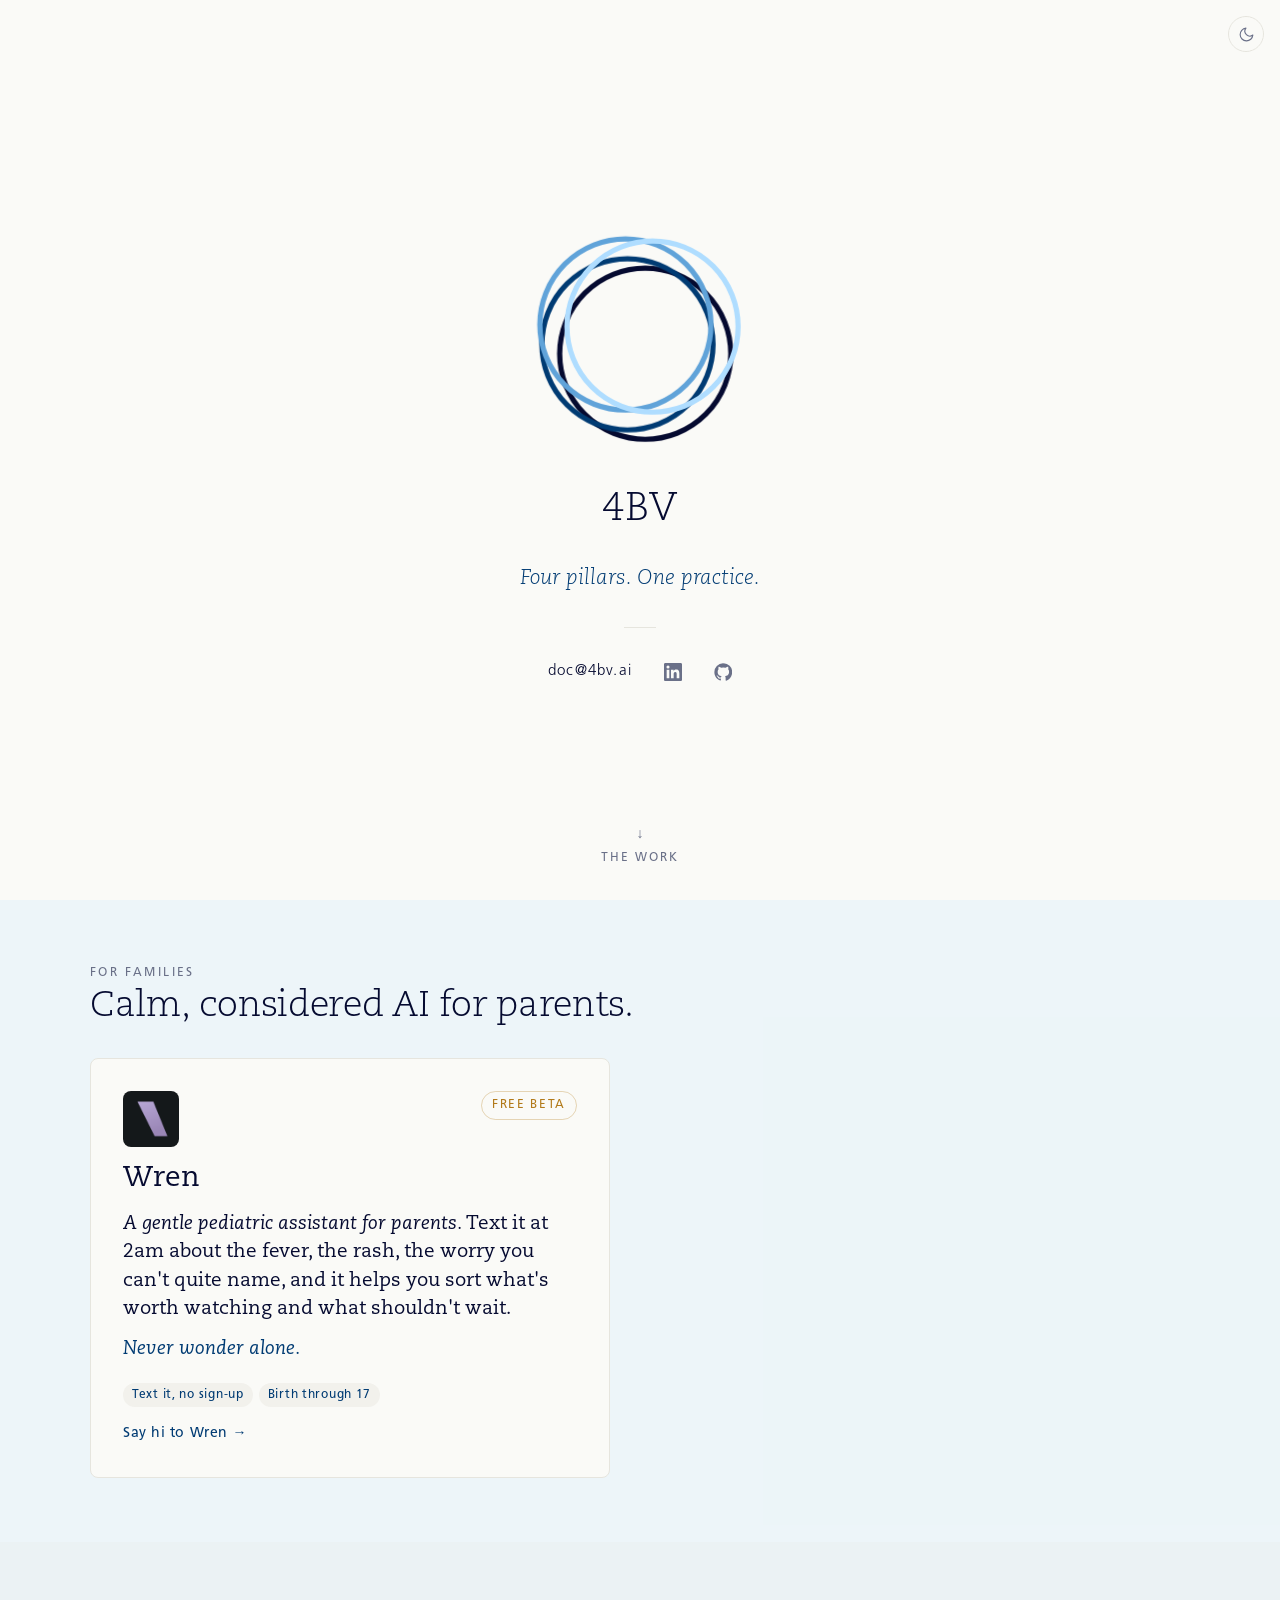
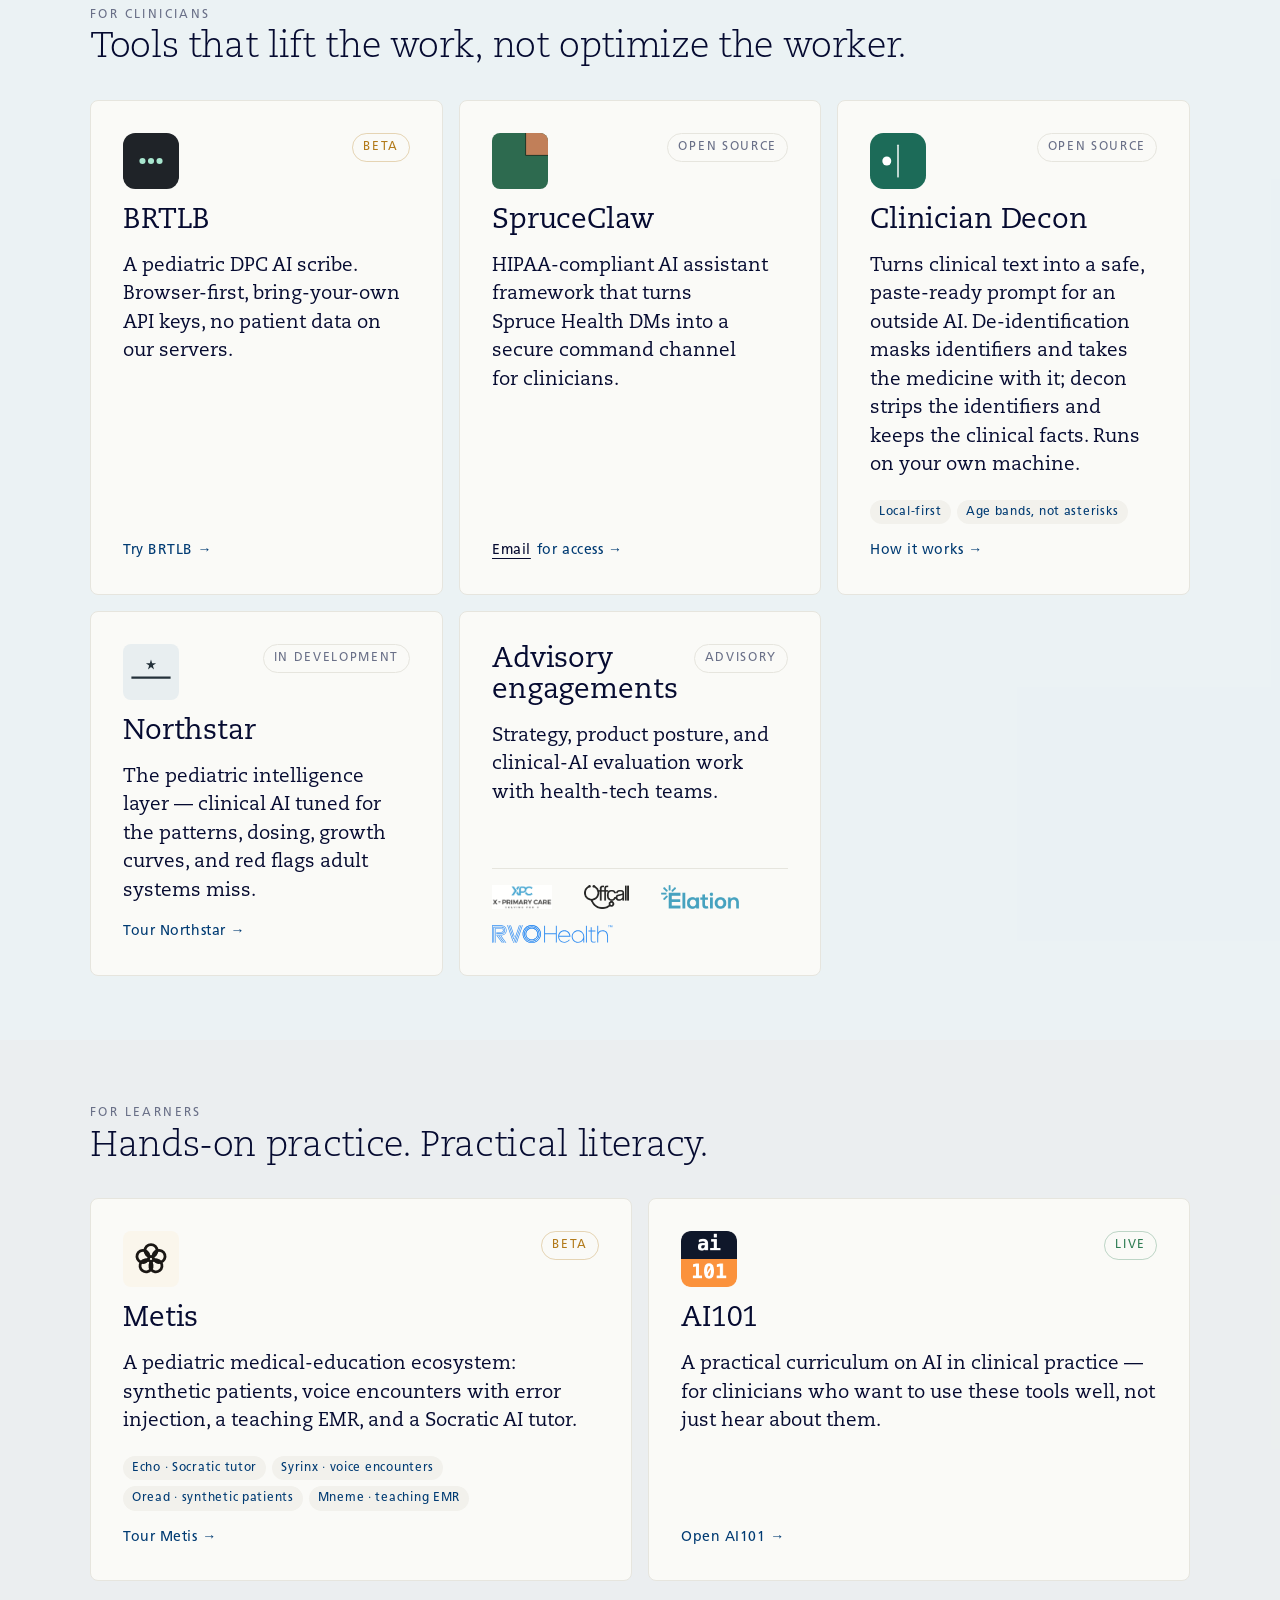
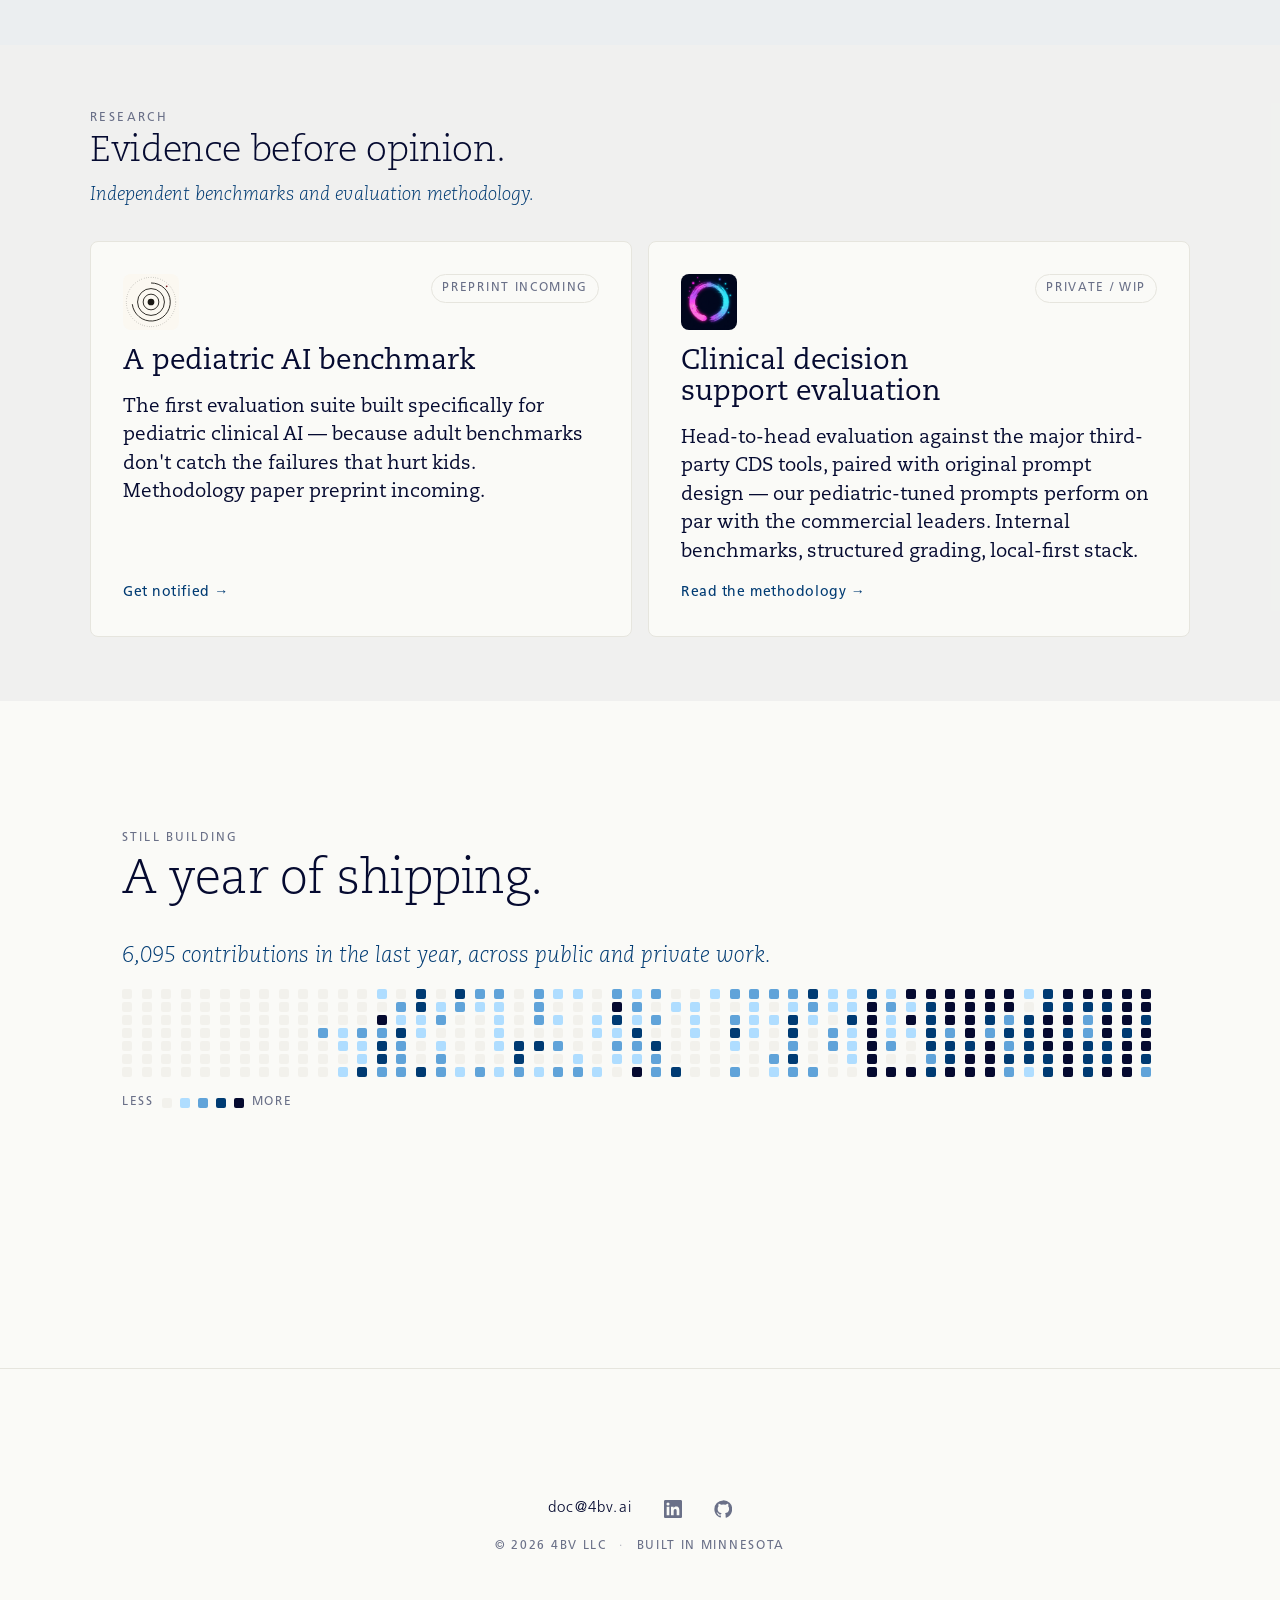
==== index.html @ 254b9744 "FEATURE: Rebuild decon page around semantic preservation; drop prompts page Decon page rewritten and" ====
<!DOCTYPE html>
<html lang="en">
<head>
  <meta charset="UTF-8">
  <meta name="viewport" content="width=device-width, initial-scale=1.0">
  <title>4BV — Four pillars. One practice.</title>
  <meta name="description" content="4BV — physician-owned consulting at the intersection of medicine, technology, and contemplative practice.">

  <!-- Open Graph -->
  <meta property="og:type" content="website">
  <meta property="og:url" content="https://4bv.ai/">
  <meta property="og:title" content="4BV — Four pillars. One practice.">
  <meta property="og:description" content="Physician-owned consulting at the intersection of medicine, technology, and contemplative practice.">
  <meta property="og:image" content="https://4bv.ai/assets/logo.png">
  <meta property="og:image:alt" content="4BV — four interlocking blue circles">

  <!-- Twitter / X -->
  <meta name="twitter:card" content="summary">
  <meta name="twitter:title" content="4BV — Four pillars. One practice.">
  <meta name="twitter:description" content="Physician-owned consulting at the intersection of medicine, technology, and contemplative practice.">
  <meta name="twitter:image" content="https://4bv.ai/assets/logo.png">

  <link rel="icon" type="image/png" href="assets/logo.png">
  <link rel="stylesheet" href="design-system/colors_and_type.css">

  <!-- Stamp the stored choice before first paint. No choice stored means the
       OS preference decides, which the stylesheet already handles. -->
  <script>
    (function () {
      try {
        var t = localStorage.getItem('4bv-theme');
        if (t === 'dark' || t === 'light') {
          document.documentElement.setAttribute('data-theme', t);
        }
      } catch (e) {}
    })();
  </script>

  <style>
    /* ---------- Page shell ---------- */
    body {
      min-height: 100dvh;
      overflow-x: hidden;
    }

    .page {
      display: flex;
      flex-direction: column;
    }

    /* =====================================================================
       HERO — preserves the existing arrival animation
       ===================================================================== */
    .hero {
      min-height: 100dvh;
      display: flex;
      flex-direction: column;
      align-items: center;
      justify-content: center;
      padding: var(--space-lg);
      position: relative;
    }

    .hero__inner {
      display: flex;
      flex-direction: column;
      align-items: center;
      gap: var(--space-lg);
      max-width: 480px;
      width: 100%;
    }

    .logo-svg {
      width: clamp(160px, 40vw, 240px);
      height: auto;
    }

    .ring {
      fill: none;
      stroke-width: 5;
      stroke-linecap: round;
      opacity: 0;
    }
    .ring-1 { stroke: var(--ring-1); animation: ring1-arrive 1.6s var(--ease-out) 0.2s forwards; }
    .ring-2 { stroke: var(--ring-2); animation: ring2-arrive 1.6s var(--ease-out) 0.5s forwards; }
    .ring-3 { stroke: var(--ring-3); animation: ring3-arrive 1.6s var(--ease-out) 0.8s forwards; }
    .ring-4 { stroke: var(--ring-4); animation: ring4-arrive 1.6s var(--ease-out) 1.1s forwards; }

    @keyframes ring1-arrive { from { opacity: 0; transform: translate(14px, -14px); } to { opacity: 1; transform: translate(0, 0); } }
    @keyframes ring2-arrive { from { opacity: 0; transform: translate(-14px, -14px); } to { opacity: 1; transform: translate(0, 0); } }
    @keyframes ring3-arrive { from { opacity: 0; transform: translate(-14px, 14px); } to { opacity: 1; transform: translate(0, 0); } }
    @keyframes ring4-arrive { from { opacity: 0; transform: translate(14px, 14px); } to { opacity: 1; transform: translate(0, 0); } }

    .wordmark {
      font-family: var(--font-display);
      font-weight: 300;
      font-size: clamp(2rem, 5vw, 2.5rem);
      letter-spacing: 0.01em;
      color: var(--text-primary);
      margin: 0;
      opacity: 0;
      transform: translateY(8px);
      animation: text-arrive 1.2s var(--ease-out) 1.8s forwards;
    }

    .tagline {
      font-family: var(--font-display);
      font-style: italic;
      font-weight: 300;
      font-size: clamp(1.1rem, 2.6vw, 1.35rem);
      color: var(--text-secondary);
      margin: 0;
      opacity: 0;
      transform: translateY(8px);
      animation: text-arrive 1.2s var(--ease-out) 2.1s forwards;
    }

    .hero hr.divider {
      width: 32px;
      height: 1px;
      background-color: var(--rule);
      border: 0;
      margin: 0;
      opacity: 0;
      animation: text-arrive 1.2s var(--ease-out) 2.4s forwards;
    }

    .contact {
      display: flex;
      align-items: center;
      gap: var(--space-lg);
      opacity: 0;
      transform: translateY(8px);
      animation: text-arrive 1.2s var(--ease-out) 2.6s forwards;
    }

    .contact .email {
      font-family: var(--font-ui);
      font-weight: 300;
      font-size: 0.95rem;
      letter-spacing: 0.08em;
      color: var(--text-primary);
      text-transform: lowercase;
    }
    .contact .email:hover { color: var(--text-link); }

    .contact a.linkedin {
      color: var(--text-tertiary);
      display: inline-flex;
      align-items: center;
    }
    .contact a.linkedin:hover { color: var(--text-link); }
    .linkedin-icon { width: 18px; height: 18px; fill: currentColor; display: block; }

    @keyframes text-arrive { to { opacity: 1; transform: translateY(0); } }

    /* Scroll cue under the hero */
    .scroll-cue {
      position: absolute;
      bottom: var(--space-lg);
      left: 50%;
      transform: translateX(-50%) translateY(8px);
      opacity: 0;
      font-family: var(--font-ui);
      font-size: var(--fs-xs);
      letter-spacing: 0.16em;
      text-transform: uppercase;
      color: var(--text-tertiary);
      text-decoration: none;
      text-align: center;
      animation: scroll-cue-arrive 1.2s var(--ease-out) 3s forwards;
      transition: color var(--dur-slow) var(--ease-out);
    }
    @keyframes scroll-cue-arrive {
      to { opacity: 1; transform: translateX(-50%) translateY(0); }
    }
    .scroll-cue:hover { color: var(--text-link); }
    .scroll-cue::before {
      content: "↓";
      display: block;
      text-align: center;
      margin-bottom: 4px;
      font-size: 14px;
      letter-spacing: 0;
    }

    @media (prefers-reduced-motion: reduce) {
      .ring, .wordmark, .tagline, .hero hr.divider, .contact, .scroll-cue {
        animation: none;
        opacity: 1;
        transform: none;
      }
      .scroll-cue { transform: translateX(-50%); }
    }

    /* =====================================================================
       SECTION shared
       ===================================================================== */
    .section {
      padding: var(--space-2xl) var(--space-lg);
      max-width: var(--max-page);
      margin: 0 auto;
      width: 100%;
    }
    /* Three separation tiers, so "related section" doesn't read the same as
       "end of page": 2xl before the footer, xl between stacked sections,
       and the section's own lg/md rhythm inside. */
    .section + .section { padding-top: 0; }
    .section:has(+ .section) { padding-bottom: var(--space-xl); }

    .section__eyebrow {
      font-family: var(--font-ui);
      font-size: var(--fs-xs);
      letter-spacing: 0.18em;
      text-transform: uppercase;
      color: var(--text-tertiary);
      margin: 0 0 var(--space-sm);
    }

    .section__h {
      font-family: var(--font-display);
      font-weight: 300;
      font-size: clamp(2rem, 4vw, var(--fs-3xl));
      letter-spacing: -0.01em;
      margin: 0 0 var(--space-lg);
      color: var(--text-primary);
    }

    .section__lede {
      font-family: var(--font-display);
      font-style: italic;
      font-weight: 300;
      font-size: var(--fs-lg);
      color: var(--text-secondary);
      max-width: 56ch;
      margin: 0 0 var(--space-xl);
    }

    /* =====================================================================
       PHILOSOPHY — four pillars as values
       ===================================================================== */
    .philosophy {
      background: var(--paper-2);
    }
    .philosophy-wrap {
      max-width: var(--max-page);
      margin: 0 auto;
      padding: var(--space-2xl) var(--space-lg);
    }

    .pillars {
      display: grid;
      grid-template-columns: 1fr;
      gap: var(--space-xl);
      margin-top: var(--space-lg);
    }
    @media (min-width: 768px) {
      .pillars { grid-template-columns: 1fr 1fr; gap: var(--space-xl) var(--space-2xl); }
    }

    .pillar {
      display: flex;
      align-items: flex-start;
      gap: var(--space-md);
    }

    .pillar__mark {
      flex: 0 0 auto;
      width: 36px;
      height: 36px;
      display: flex;
      align-items: center;
      justify-content: center;
      margin-top: 4px;
    }
    .pillar__mark svg { width: 32px; height: 32px; }

    .pillar__eyebrow {
      font-family: var(--font-display);
      font-style: italic;
      font-weight: 300;
      font-size: var(--fs-md);
      color: var(--text-secondary);
      display: block;
      margin-bottom: 2px;
    }
    .pillar__name {
      font-family: var(--font-display);
      font-weight: 400;
      font-size: var(--fs-xl);
      color: var(--text-primary);
      letter-spacing: -0.005em;
      margin: 0 0 var(--space-sm);
    }
    .pillar__body {
      font-family: var(--font-body);
      font-weight: 400;
      font-size: var(--fs-md);
      line-height: var(--lh-base);
      color: var(--text-primary);
      margin: 0;
      max-width: 48ch;
    }
    .pillar__enemy {
      font-family: var(--font-body);
      font-style: italic;
      font-weight: 400;
      font-size: var(--fs-sm);
      color: var(--text-tertiary);
      margin: var(--space-sm) 0 0;
      max-width: 48ch;
    }

    /* =====================================================================
       WORK — four lanes
       ===================================================================== */
    .work__intro {
      max-width: var(--max-page);
      margin: 0 auto;
      padding: var(--space-2xl) var(--space-lg) var(--space-lg);
    }
    .work__h {
      font-family: var(--font-display);
      font-weight: 300;
      font-size: clamp(2.25rem, 5vw, var(--fs-3xl));
      color: var(--text-primary);
      margin: 0 0 var(--space-md);
    }
    .work__sub {
      font-family: var(--font-display);
      font-style: italic;
      font-weight: 300;
      font-size: var(--fs-lg);
      color: var(--text-secondary);
      max-width: 56ch;
      margin: 0;
    }

    .lane {
      padding: var(--space-xl) var(--space-lg);
    }
    .lane__inner {
      max-width: var(--max-page);
      margin: 0 auto;
    }
    .lane--families   { background: var(--lane-families); }
    .lane--clinicians { background: var(--lane-clinicians); }
    .lane--learners   { background: var(--lane-learners); }
    .lane--research   { background: var(--lane-research); }

    .lane__header {
      display: flex;
      flex-direction: column;
      gap: var(--space-xs);
      margin-bottom: var(--space-lg);
    }
    .lane__eyebrow {
      font-family: var(--font-ui);
      font-size: var(--fs-xs);
      letter-spacing: 0.2em;
      text-transform: uppercase;
      color: var(--text-tertiary);
    }
    .lane__h {
      font-family: var(--font-display);
      font-weight: 300;
      font-size: clamp(1.75rem, 3vw, var(--fs-2xl));
      color: var(--text-primary);
      margin: 0;
      letter-spacing: -0.01em;
    }
    .lane__lede {
      font-family: var(--font-display);
      font-style: italic;
      font-weight: 300;
      font-size: var(--fs-md);
      color: var(--text-secondary);
      max-width: 56ch;
      margin: var(--space-xs) 0 0;
    }

    /* ---------- Card grid ---------- */
    .cards {
      display: grid;
      grid-template-columns: 1fr;
      gap: var(--space-md);
    }
    @media (min-width: 640px) {
      .cards { grid-template-columns: repeat(2, 1fr); }
    }
    @media (min-width: 1024px) {
      .cards--3 { grid-template-columns: repeat(3, 1fr); }
    }
    .cards--1 {
      grid-template-columns: 1fr;
      max-width: 520px;
    }

    /* ---------- Card ---------- */
    .pcard {
      background: var(--paper);
      border: var(--border-hairline);
      border-radius: var(--radius-md);
      padding: var(--space-lg);
      display: flex;
      flex-direction: column;
      gap: var(--space-md);
      text-decoration: none;
      color: inherit;
      transition: border-color var(--dur-base) var(--ease-out),
                  transform var(--dur-base) var(--ease-out),
                  box-shadow var(--dur-base) var(--ease-out);
    }
    .pcard:not(.pcard--static):hover {
      border-color: var(--text-tertiary);
      transform: translateY(-2px);
      box-shadow: var(--shadow-atmosphere);
    }
    .pcard--static { cursor: default; }

    .pcard__head {
      display: flex;
      justify-content: space-between;
      align-items: flex-start;
      gap: var(--space-md);
    }
    .pcard__mark {
      width: 56px;
      height: 56px;
      color: var(--text-secondary);
      flex: 0 0 auto;
      border-radius: var(--radius-md);
      overflow: hidden;
    }
    .pcard__mark svg { width: 100%; height: 100%; display: block; }
    .pcard__mark img { width: 100%; height: 100%; object-fit: cover; display: block; }

    .pcard__status {
      font-family: var(--font-ui);
      font-size: var(--fs-xs);
      letter-spacing: 0.14em;
      text-transform: uppercase;
      color: var(--text-tertiary);
      padding: 4px 10px;
      border: 1px solid var(--rule);
      border-radius: var(--radius-pill);
      white-space: nowrap;
      align-self: flex-start;
    }
    .pcard__status--live    { color: var(--success); border-color: var(--status-live-border); }
    .pcard__status--beta    { color: var(--warning); border-color: var(--status-beta-border); }
    .pcard__status--paper   { color: var(--text-primary); border-color: var(--status-paper-border); background: var(--paper-2); }

    .pcard__name {
      font-family: var(--font-display);
      font-weight: 400;
      font-size: var(--fs-xl);
      color: var(--text-primary);
      margin: 0;
      letter-spacing: -0.005em;
    }
    .pcard__lede {
      font-family: var(--font-body);
      font-size: var(--fs-md);
      line-height: 1.5;
      color: var(--text-primary);
      margin: 0;
      flex: 1;
    }
    .pcard__tagline {
      font-family: var(--font-display);
      font-style: italic;
      font-size: var(--fs-md);
      color: var(--text-secondary);
      margin: -4px 0 0;
      line-height: 1.4;
      max-width: none;
    }
    .pcard__chips {
      display: flex;
      flex-wrap: wrap;
      gap: 6px;
      margin-top: 4px;
    }
    .pcard__chip {
      font-family: var(--font-ui);
      font-size: var(--fs-xs);
      letter-spacing: 0.06em;
      color: var(--text-secondary);
      padding: 3px 9px;
      background: var(--paper-2);
      border-radius: var(--radius-pill);
    }
    .pcard__cta {
      font-family: var(--font-ui);
      font-size: var(--fs-sm);
      letter-spacing: 0.04em;
      color: var(--text-link);
      display: inline-flex;
      align-items: center;
      gap: 6px;
      margin-top: auto;
      transition: gap var(--dur-base) var(--ease-out);
    }
    .pcard:not(.pcard--static):hover .pcard__cta { gap: 10px; color: var(--text-primary); }
    .pcard__cta--muted { color: var(--text-tertiary); }

    /* Inline links inside a CTA span (e.g. SpruceClaw "Email" word) */
    .pcard__cta a {
      color: var(--text-primary);
      font-weight: 500;
      text-decoration: underline;
      text-underline-offset: 4px;
      text-decoration-thickness: 1px;
      transition: color var(--dur-base) var(--ease-out);
    }
    .pcard__cta a:hover { color: var(--text-link); }

    /* Advisory card — client logos */
    .pcard--advisory .pcard__head { align-items: center; }
    .pcard__clients {
      display: flex;
      gap: var(--space-md) var(--space-lg);
      align-items: center;
      flex-wrap: wrap;
      padding-top: var(--space-md);
      margin-top: auto;
      border-top: var(--border-hairline);
    }
    .client__logo {
      height: 24px;
      width: auto;
      display: block;
      opacity: 0.85;
      filter: saturate(0.9);
      transition: opacity var(--dur-base) var(--ease-out);
      /* Transparent in light. On dark these become a paper tile, since the
         partner marks are all drawn for white grounds. */
      background: var(--logo-plate);
      padding: var(--logo-plate-pad);
      border-radius: var(--logo-plate-radius);
      box-sizing: content-box;
    }
    .pcard--advisory:hover .client__logo { opacity: 1; }
    /* XPC: image includes tagline below the mark, so background-image crop to top portion */
    .client__logo--xpc {
      width: 60px;
      height: 24px;
      background-image: url('assets/projects/xpc_logo.jpg');
      background-size: 100% auto;
      background-position: center top;
      background-repeat: no-repeat;
    }
    /* RVO is much wider than the others; constrain so it doesn't dominate */
    .client__logo--rvo { height: 18px; }

    /* =====================================================================
       THEME TOGGLE
       ===================================================================== */
    .theme-toggle {
      position: fixed;
      top: var(--space-md);
      right: var(--space-md);
      z-index: 10;
      display: inline-flex;
      align-items: center;
      justify-content: center;
      width: 36px;
      height: 36px;
      padding: 0;
      border: 1px solid var(--rule);
      border-radius: var(--radius-pill);
      background: var(--paper);
      color: var(--text-tertiary);
      cursor: pointer;
      transition: color var(--dur-base) var(--ease-out),
                  border-color var(--dur-base) var(--ease-out);
    }
    .theme-toggle:hover { color: var(--text-primary); border-color: var(--text-tertiary); }
    .theme-toggle svg { width: 17px; height: 17px; fill: none; stroke: currentColor; stroke-width: 1.6; }
    /* Sun shows in dark (click for light); moon shows in light. */
    .theme-toggle .icon-sun { display: none; }
    :root[data-theme="dark"] .theme-toggle .icon-sun { display: block; }
    :root[data-theme="dark"] .theme-toggle .icon-moon { display: none; }
    @media (prefers-color-scheme: dark) {
      :root:not([data-theme="light"]) .theme-toggle .icon-sun { display: block; }
      :root:not([data-theme="light"]) .theme-toggle .icon-moon { display: none; }
    }

    /* =====================================================================
       SHIPPING — contribution grid
       ===================================================================== */
    /* The lede is a caption for the grid, not a section intro — pull it in
       so the two read as one unit. */
    #shipping .section__lede { margin-bottom: var(--space-md); }

    .shipping__grid {
      display: grid;
      grid-auto-flow: column;
      grid-template-rows: repeat(7, 10px);
      gap: 3px;
      overflow-x: auto;
      padding-bottom: var(--space-sm);
      margin-top: 0;
    }
    .shipping__day {
      width: 10px;
      height: 10px;
      border-radius: 2px;
      background: var(--paper-2);
    }
    .shipping__day[data-level="1"] { background: var(--sky); }
    .shipping__day[data-level="2"] { background: var(--blue); }
    .shipping__day[data-level="3"] { background: var(--slate); }
    .shipping__day[data-level="4"] { background: var(--ink); }
    :root[data-theme="dark"] .shipping__day[data-level="4"] { background: var(--ring-1); }
    :root[data-theme="dark"] .shipping__day[data-level="3"] { background: var(--ring-2); }
    @media (prefers-color-scheme: dark) {
      :root:not([data-theme="light"]) .shipping__day[data-level="4"] { background: var(--ring-1); }
      :root:not([data-theme="light"]) .shipping__day[data-level="3"] { background: var(--ring-2); }
    }
    .shipping__legend {
      display: flex;
      align-items: center;
      gap: var(--space-sm);
      font-family: var(--font-ui);
      font-size: var(--fs-xs);
      letter-spacing: 0.14em;
      text-transform: uppercase;
      color: var(--text-tertiary);
      margin-top: var(--space-sm);
    }

    /* =====================================================================
       FOOTER
       ===================================================================== */
    .footer {
      padding: var(--space-2xl) var(--space-lg) var(--space-xl);
      text-align: center;
      border-top: var(--border-hairline);
      margin-top: var(--space-2xl);
    }
    .footer__contact {
      display: flex;
      align-items: center;
      justify-content: center;
      gap: var(--space-lg);
      margin-bottom: var(--space-md);
    }
    .footer__contact .email {
      font-family: var(--font-ui);
      font-weight: 300;
      font-size: 0.95rem;
      letter-spacing: 0.08em;
      color: var(--text-primary);
      text-transform: lowercase;
    }
    .footer__meta {
      font-family: var(--font-ui);
      font-size: var(--fs-xs);
      letter-spacing: 0.14em;
      text-transform: uppercase;
      color: var(--text-tertiary);
      max-width: none;
      margin: 0 auto;
    }
    .footer__meta .dot { margin: 0 var(--space-sm); opacity: 0.5; }
  </style>
</head>
<body>

<button class="theme-toggle" type="button" aria-label="Switch between light and dark" title="Switch theme">
  <svg class="icon-moon" viewBox="0 0 24 24" aria-hidden="true">
    <path d="M21 12.8A9 9 0 1 1 11.2 3a7 7 0 0 0 9.8 9.8z" stroke-linecap="round" stroke-linejoin="round"/>
  </svg>
  <svg class="icon-sun" viewBox="0 0 24 24" aria-hidden="true">
    <circle cx="12" cy="12" r="4"/>
    <path d="M12 2v2M12 20v2M4.9 4.9l1.4 1.4M17.7 17.7l1.4 1.4M2 12h2M20 12h2M4.9 19.1l1.4-1.4M17.7 6.3l1.4-1.4" stroke-linecap="round"/>
  </svg>
</button>

<div class="page">

  <!-- ============================================================
       HERO
       ============================================================ -->
  <header class="hero">
    <div class="hero__inner">

      <svg class="logo-svg" viewBox="5 0 230 230" xmlns="http://www.w3.org/2000/svg" role="img" aria-label="4BV — four interlocking circles">
        <circle class="ring ring-4" cx="125" cy="132" r="82" />
        <circle class="ring ring-3" cx="108" cy="123" r="82" />
        <circle class="ring ring-2" cx="106" cy="104" r="82" />
        <circle class="ring ring-1" cx="132" cy="106" r="82" />
      </svg>

      <h1 class="wordmark">4BV</h1>
      <p class="tagline">Four pillars. One practice.</p>
      <hr class="divider" aria-hidden="true">

      <nav class="contact" aria-label="Contact">
        <a href="mailto:doc@4bv.ai" class="email">doc@4bv.ai</a>
        <a href="https://www.linkedin.com/in/michaelhobbsmd/" class="linkedin" aria-label="LinkedIn" target="_blank" rel="noopener noreferrer">
          <svg class="linkedin-icon" viewBox="0 0 24 24" xmlns="http://www.w3.org/2000/svg" aria-hidden="true">
            <path d="M20.447 20.452h-3.554v-5.569c0-1.328-.027-3.037-1.852-3.037-1.853 0-2.136 1.445-2.136 2.939v5.667H9.351V9h3.414v1.561h.046c.477-.9 1.637-1.85 3.37-1.85 3.601 0 4.267 2.37 4.267 5.455v6.286zM5.337 7.433a2.062 2.062 0 01-2.063-2.065 2.064 2.064 0 112.063 2.065zm1.782 13.019H3.555V9h3.564v11.452zM22.225 0H1.771C.792 0 0 .774 0 1.729v20.542C0 23.227.792 24 1.771 24h20.451C23.2 24 24 23.227 24 22.271V1.729C24 .774 23.2 0 22.222 0h.003z"/>
          </svg>
        </a>
        <a href="https://github.com/dochobbs" class="linkedin" aria-label="GitHub" target="_blank" rel="noopener noreferrer">
          <svg class="linkedin-icon" viewBox="0 0 24 24" xmlns="http://www.w3.org/2000/svg" aria-hidden="true">
            <path d="M12 .5A11.5 11.5 0 0 0 .5 12.3c0 5.2 3.3 9.6 7.9 11.1.6.1.8-.3.8-.6v-2c-3.2.7-3.9-1.6-3.9-1.6-.5-1.3-1.3-1.7-1.3-1.7-1-.7.1-.7.1-.7 1.2.1 1.8 1.2 1.8 1.2 1 1.8 2.8 1.3 3.5 1 .1-.8.4-1.3.8-1.6-2.6-.3-5.3-1.3-5.3-5.9 0-1.3.5-2.4 1.2-3.2-.1-.3-.5-1.5.1-3.2 0 0 1-.3 3.3 1.2a11.4 11.4 0 0 1 6 0c2.3-1.6 3.3-1.2 3.3-1.2.7 1.7.2 2.9.1 3.2.8.8 1.2 1.9 1.2 3.2 0 4.6-2.8 5.6-5.4 5.9.4.4.8 1.1.8 2.3v3.4c0 .3.2.7.8.6 4.6-1.5 7.9-5.9 7.9-11.1A11.5 11.5 0 0 0 12 .5Z"/>
          </svg>
        </a>
      </nav>
    </div>

    <a href="#work" class="scroll-cue">the work</a>
  </header>

  <!-- ============================================================
       WORK — four lanes
       ============================================================ -->
  <section id="work">

    <!-- ============ LANE 1 — FAMILIES ============ -->
    <section class="lane lane--families" aria-labelledby="lane-families">
      <div class="lane__inner">
        <header class="lane__header">
          <span class="lane__eyebrow">For families</span>
          <h3 id="lane-families" class="lane__h">Calm, considered AI for parents.</h3>
        </header>

        <div class="cards cards--1">
          <a href="https://wren.kids" class="pcard" target="_blank" rel="noopener noreferrer">
            <div class="pcard__head">
              <div class="pcard__mark" aria-hidden="true">
                <img src="assets/projects/wren_mark.png" alt="">
              </div>
              <span class="pcard__status pcard__status--beta">Free beta</span>
            </div>
            <h4 class="pcard__name">Wren</h4>
            <p class="pcard__lede"><em>A gentle pediatric assistant for parents.</em> Text it at 2am about the fever, the rash, the worry you can't quite name, and it helps you sort what's worth watching and what shouldn't wait.</p>
            <p class="pcard__tagline">Never wonder alone.</p>
            <div class="pcard__chips">
              <span class="pcard__chip">Text it, no sign-up</span>
              <span class="pcard__chip">Birth through 17</span>
            </div>
            <span class="pcard__cta">Say hi to Wren →</span>
          </a>
        </div>
      </div>
    </section>

    <!-- ============ LANE 2 — CLINICIANS ============ -->
    <section class="lane lane--clinicians" aria-labelledby="lane-clinicians">
      <div class="lane__inner">
        <header class="lane__header">
          <span class="lane__eyebrow">For clinicians</span>
          <h3 id="lane-clinicians" class="lane__h">Tools that lift the work, not optimize the worker.</h3>
        </header>

        <div class="cards cards--3">

          <a href="https://brtlb.vercel.app" class="pcard" target="_blank" rel="noopener noreferrer">
            <div class="pcard__head">
              <div class="pcard__mark" aria-hidden="true">
                <img src="assets/projects/brtlb_mark.svg" alt="">
              </div>
              <span class="pcard__status pcard__status--beta">Beta</span>
            </div>
            <h4 class="pcard__name">BRTLB</h4>
            <p class="pcard__lede">A pediatric DPC AI scribe. Browser-first, bring-your-own API keys, no patient data on our servers.</p>
            <span class="pcard__cta">Try BRTLB →</span>
          </a>

          <div class="pcard pcard--static">
            <div class="pcard__head">
              <div class="pcard__mark" aria-hidden="true">
                <svg viewBox="0 0 100 100" preserveAspectRatio="xMidYMid slice">
                  <rect width="100" height="100" fill="#2D6A4F"/>
                  <rect x="60" y="0" width="40" height="40" fill="#C17F59"/>
                  <line x1="60" y1="0" x2="60" y2="40" stroke="#0F2B1F" stroke-width="1.5"/>
                  <line x1="60" y1="40" x2="100" y2="40" stroke="#0F2B1F" stroke-width="1.5"/>
                </svg>
              </div>
              <span class="pcard__status">Open source</span>
            </div>
            <h4 class="pcard__name">SpruceClaw</h4>
            <p class="pcard__lede">HIPAA-compliant AI assistant framework that turns Spruce Health DMs into a secure command channel for clinicians.</p>
            <span class="pcard__cta"><a href="mailto:michael@hobbs.md">Email</a> for access →</span>
          </div>

          <a href="decon/" class="pcard">
            <div class="pcard__head">
              <div class="pcard__mark" aria-hidden="true">
                <img src="assets/projects/decon_mark.svg" alt="">
              </div>
              <span class="pcard__status">Open source</span>
            </div>
            <h4 class="pcard__name">Clinician Decon</h4>
            <p class="pcard__lede">Turns clinical text into a safe, paste-ready prompt for an outside AI. De-identification masks identifiers and takes the medicine with it; decon strips the identifiers and keeps the clinical facts. Runs on your own machine.</p>
            <div class="pcard__chips">
              <span class="pcard__chip">Local-first</span>
              <span class="pcard__chip">Age bands, not asterisks</span>
            </div>
            <span class="pcard__cta">How it works →</span>
          </a>

          <a href="https://dochobbs.github.io/northstar-site/" class="pcard" target="_blank" rel="noopener noreferrer">
            <div class="pcard__head">
              <div class="pcard__mark" style="background: #E8EEF0;" aria-hidden="true">
                <svg viewBox="0 0 120 60" preserveAspectRatio="xMidYMid meet">
                  <path fill="#24313A" d="M60 3 L62.5 11 L71 11.5 L64 16 L66.5 24.5 L60 19.5 L53.5 24.5 L56 16 L49 11.5 L57.5 11 Z"/>
                  <line x1="18" y1="42" x2="102" y2="42" stroke="#24313A" stroke-width="5" stroke-linecap="butt"/>
                </svg>
              </div>
              <span class="pcard__status">In development</span>
            </div>
            <h4 class="pcard__name">Northstar</h4>
            <p class="pcard__lede">The pediatric intelligence layer — clinical AI tuned for the patterns, dosing, growth curves, and red flags adult systems miss.</p>
            <span class="pcard__cta">Tour Northstar →</span>
          </a>

          <div class="pcard pcard--static pcard--advisory">
            <div class="pcard__head">
              <h4 class="pcard__name" style="margin: 0;">Advisory engagements</h4>
              <span class="pcard__status">Advisory</span>
            </div>
            <p class="pcard__lede">Strategy, product posture, and clinical-AI evaluation work with health-tech teams.</p>

            <div class="pcard__clients" aria-label="Advisory partners">
              <span class="client__logo client__logo--xpc" role="img" aria-label="XPC"></span>
              <img class="client__logo" src="assets/projects/offcall_logo.png" alt="Offcall">
              <img class="client__logo" src="assets/projects/elation_logo.png" alt="Elation">
              <img class="client__logo client__logo--rvo" src="assets/projects/rvo_logo.svg" alt="RVO Health">
            </div>
          </div>

        </div>
      </div>
    </section>

    <!-- ============ LANE 3 — LEARNERS ============ -->
    <section class="lane lane--learners" aria-labelledby="lane-learners">
      <div class="lane__inner">
        <header class="lane__header">
          <span class="lane__eyebrow">For learners</span>
          <h3 id="lane-learners" class="lane__h">Hands-on practice. Practical literacy.</h3>
        </header>

        <div class="cards">

          <a href="https://github.com/dochobbs/metis" class="pcard" target="_blank" rel="noopener noreferrer">
            <div class="pcard__head">
              <div class="pcard__mark" style="background: #faf6ec;" aria-hidden="true">
                <svg viewBox="-30 -30 60 60" preserveAspectRatio="xMidYMid meet">
                  <g fill="none" stroke="#1a1714" stroke-width="3" stroke-linecap="round" stroke-linejoin="round">
                    <g transform="rotate(0)"><circle cx="0" cy="-9" r="6.5"/></g>
                    <g transform="rotate(72)"><circle cx="0" cy="-9" r="6.5"/></g>
                    <g transform="rotate(144)"><circle cx="0" cy="-9" r="6.5"/></g>
                    <g transform="rotate(216)"><circle cx="0" cy="-9" r="6.5"/></g>
                    <g transform="rotate(288)"><circle cx="0" cy="-9" r="6.5"/></g>
                  </g>
                </svg>
              </div>
              <span class="pcard__status pcard__status--beta">Beta</span>
            </div>
            <h4 class="pcard__name">Metis</h4>
            <p class="pcard__lede">A pediatric medical-education ecosystem: synthetic patients, voice encounters with error injection, a teaching EMR, and a Socratic AI tutor.</p>
            <div class="pcard__chips">
              <span class="pcard__chip">Echo · Socratic tutor</span>
              <span class="pcard__chip">Syrinx · voice encounters</span>
              <span class="pcard__chip">Oread · synthetic patients</span>
              <span class="pcard__chip">Mneme · teaching EMR</span>
            </div>
            <span class="pcard__cta">Tour Metis →</span>
          </a>

          <a href="https://ai101.health" class="pcard" target="_blank" rel="noopener noreferrer">
            <div class="pcard__head">
              <div class="pcard__mark" aria-hidden="true">
                <img src="assets/projects/ai101_mark.png" alt="">
              </div>
              <span class="pcard__status pcard__status--live">Live</span>
            </div>
            <h4 class="pcard__name">AI101</h4>
            <p class="pcard__lede">A practical curriculum on AI in clinical practice — for clinicians who want to use these tools well, not just hear about them.</p>
            <span class="pcard__cta">Open AI101 →</span>
          </a>

        </div>
      </div>
    </section>

    <!-- ============ LANE 4 — RESEARCH ============ -->
    <section class="lane lane--research" aria-labelledby="lane-research">
      <div class="lane__inner">
        <header class="lane__header">
          <span class="lane__eyebrow">Research</span>
          <h3 id="lane-research" class="lane__h">Evidence before opinion.</h3>
          <p class="lane__lede">Independent benchmarks and evaluation methodology.</p>
        </header>

        <div class="cards">

          <div class="pcard pcard--static">
            <div class="pcard__head">
              <div class="pcard__mark" style="background: #fbf8f1; color: #1a1814;" aria-hidden="true">
                <svg viewBox="0 0 100 100" preserveAspectRatio="xMidYMid meet">
                  <g fill="none" stroke="currentColor" stroke-width="1.6">
                    <circle cx="50" cy="50" r="6" fill="currentColor" stroke="none"/>
                    <circle cx="50" cy="50" r="14"/>
                    <circle cx="50" cy="50" r="24"/>
                    <path d="M 50 16 A 34 34 0 1 1 16.6 53.9"/>
                    <circle cx="50" cy="50" r="44" stroke-dasharray="0.6 3.6" opacity="0.65"/>
                  </g>
                  <circle cx="78" cy="22" r="1.6" fill="#7a1f24"/>
                </svg>
              </div>
              <span class="pcard__status">Preprint incoming</span>
            </div>
            <h4 class="pcard__name">A pediatric AI benchmark</h4>
            <p class="pcard__lede">The first evaluation suite built specifically for pediatric clinical AI — because adult benchmarks don't catch the failures that hurt kids. Methodology paper preprint incoming.</p>
            <a href="mailto:michael@hobbs.md" class="pcard__cta">Get notified →</a>
          </div>

          <a href="https://dochobbs.github.io/cds-eval-lab/" class="pcard" target="_blank" rel="noopener noreferrer">
            <div class="pcard__head">
              <div class="pcard__mark" aria-hidden="true">
                <img src="assets/projects/cds_eval_mark.png" alt="">
              </div>
              <span class="pcard__status">Private / WIP</span>
            </div>
            <h4 class="pcard__name">Clinical decision support evaluation</h4>
            <p class="pcard__lede">Head-to-head evaluation against the major third-party CDS tools, paired with original prompt design — our pediatric-tuned prompts perform on par with the commercial leaders. Internal benchmarks, structured grading, local-first stack.</p>
            <span class="pcard__cta">Read the methodology →</span>
          </a>

        </div>
      </div>
    </section>

  </section>

  <!-- ============================================================
       SHIPPING — contribution grid, refreshed nightly by Actions
       ============================================================ -->
  <section class="section" id="shipping" aria-labelledby="shipping-h">
    <p class="section__eyebrow">Still building</p>
    <h2 id="shipping-h" class="section__h">A year of shipping.</h2>
    <p class="section__lede" id="shipping-summary">Public and private commits across every project on this page.</p>
    <div class="shipping__grid" id="shipping-grid" role="img" aria-label="Daily contribution activity over the past year"></div>
    <div class="shipping__legend">
      <span>Less</span>
      <span class="shipping__day" data-level="0"></span>
      <span class="shipping__day" data-level="1"></span>
      <span class="shipping__day" data-level="2"></span>
      <span class="shipping__day" data-level="3"></span>
      <span class="shipping__day" data-level="4"></span>
      <span>More</span>
    </div>
  </section>

  <!-- ============================================================
       FOOTER
       ============================================================ -->
  <footer class="footer">
    <div class="footer__contact">
      <a href="mailto:doc@4bv.ai" class="email">doc@4bv.ai</a>
      <a href="https://www.linkedin.com/in/michaelhobbsmd/" class="linkedin" aria-label="LinkedIn" target="_blank" rel="noopener noreferrer">
        <svg class="linkedin-icon" viewBox="0 0 24 24" xmlns="http://www.w3.org/2000/svg" aria-hidden="true" style="width:18px;height:18px;fill:var(--text-tertiary)">
          <path d="M20.447 20.452h-3.554v-5.569c0-1.328-.027-3.037-1.852-3.037-1.853 0-2.136 1.445-2.136 2.939v5.667H9.351V9h3.414v1.561h.046c.477-.9 1.637-1.85 3.37-1.85 3.601 0 4.267 2.37 4.267 5.455v6.286zM5.337 7.433a2.062 2.062 0 01-2.063-2.065 2.064 2.064 0 112.063 2.065zm1.782 13.019H3.555V9h3.564v11.452zM22.225 0H1.771C.792 0 0 .774 0 1.729v20.542C0 23.227.792 24 1.771 24h20.451C23.2 24 24 23.227 24 22.271V1.729C24 .774 23.2 0 22.222 0h.003z"/>
        </svg>
      </a>
      <a href="https://github.com/dochobbs" class="linkedin" aria-label="GitHub" target="_blank" rel="noopener noreferrer">
        <svg class="linkedin-icon" viewBox="0 0 24 24" xmlns="http://www.w3.org/2000/svg" aria-hidden="true" style="width:18px;height:18px;fill:var(--text-tertiary)">
          <path d="M12 .5A11.5 11.5 0 0 0 .5 12.3c0 5.2 3.3 9.6 7.9 11.1.6.1.8-.3.8-.6v-2c-3.2.7-3.9-1.6-3.9-1.6-.5-1.3-1.3-1.7-1.3-1.7-1-.7.1-.7.1-.7 1.2.1 1.8 1.2 1.8 1.2 1 1.8 2.8 1.3 3.5 1 .1-.8.4-1.3.8-1.6-2.6-.3-5.3-1.3-5.3-5.9 0-1.3.5-2.4 1.2-3.2-.1-.3-.5-1.5.1-3.2 0 0 1-.3 3.3 1.2a11.4 11.4 0 0 1 6 0c2.3-1.6 3.3-1.2 3.3-1.2.7 1.7.2 2.9.1 3.2.8.8 1.2 1.9 1.2 3.2 0 4.6-2.8 5.6-5.4 5.9.4.4.8 1.1.8 2.3v3.4c0 .3.2.7.8.6 4.6-1.5 7.9-5.9 7.9-11.1A11.5 11.5 0 0 0 12 .5Z"/>
        </svg>
      </a>
    </div>
    <p class="footer__meta">© 2026 4BV LLC <span class="dot">·</span> Built in Minnesota</p>
  </footer>

</div>

<script>
  /* ---------- Theme toggle ----------
     Explicit choice wins and persists. Clearing it would fall back to the OS,
     but there's no UI for that yet — the toggle is a straight two-way flip. */
  (function () {
    var root = document.documentElement;
    var btn = document.querySelector('.theme-toggle');
    if (!btn) return;
    btn.addEventListener('click', function () {
      var explicit = root.getAttribute('data-theme');
      var current = explicit || (window.matchMedia('(prefers-color-scheme: dark)').matches ? 'dark' : 'light');
      var next = current === 'dark' ? 'light' : 'dark';
      root.setAttribute('data-theme', next);
      try { localStorage.setItem('4bv-theme', next); } catch (e) {}
    });
  })();

  /* ---------- Contribution grid ----------
     assets/contributions.json is regenerated nightly by .github/workflows.
     If the fetch fails the section simply stays empty rather than showing
     a stale or invented year. */
  (function () {
    var grid = document.getElementById('shipping-grid');
    var summary = document.getElementById('shipping-summary');
    if (!grid) return;

    fetch('assets/contributions.json', { cache: 'no-cache' })
      .then(function (r) { return r.ok ? r.json() : Promise.reject(r.status); })
      .then(function (data) {
        var days = data.days || [];
        if (!days.length) throw new Error('empty');

        var counts = days.map(function (d) { return d.count; }).filter(function (c) { return c > 0; });
        counts.sort(function (a, b) { return a - b; });
        var q = function (p) { return counts.length ? counts[Math.floor((counts.length - 1) * p)] : 0; };
        var cuts = [q(0.25), q(0.5), q(0.75)];

        var frag = document.createDocumentFragment();
        days.forEach(function (d) {
          var cell = document.createElement('span');
          cell.className = 'shipping__day';
          var level = 0;
          if (d.count > 0) level = d.count <= cuts[0] ? 1 : d.count <= cuts[1] ? 2 : d.count <= cuts[2] ? 3 : 4;
          cell.setAttribute('data-level', String(level));
          cell.title = d.count + (d.count === 1 ? ' contribution' : ' contributions') + ' on ' + d.date;
          frag.appendChild(cell);
        });
        grid.appendChild(frag);

        if (summary && typeof data.total === 'number') {
          summary.textContent = data.total.toLocaleString() +
            ' contributions in the last year, across public and private work.';
        }
      })
      .catch(function () {
        var section = document.getElementById('shipping');
        if (section) section.hidden = true;
      });
  })();
</script>

</body>
</html>
---- design-system/colors_and_type.css ----
/* =========================================================================
   4BV Consulting — Foundation tokens
   Drop into any HTML artifact:  <link rel="stylesheet" href="colors_and_type.css">

   Type system: PMN Caecilia LT Std (Peter Matthias Noordzij, 1990) for prose
   — body, italic, display headings, the entire written voice. Paired with
   Frutiger LT Std (Adrian Frutiger, 1976) for the UI register — datelines,
   badges, button labels, identifiers. Humanist slab + humanist sans:
   ledger-precise reading face against hospital-signage wayfinding.
   ========================================================================= */

/* ---------- @font-face : PMN Caecilia LT Std ----------
   Caecilia has no designed optical sizes — hierarchy carries on weight:
   Light (300) for hero/display, Roman (400) for body, Bold (700) for
   subheads and strong emphasis, Heavy (900) reserved. */

@font-face {
  font-family: "Caecilia LT Std";
  src: url("fonts/CaeciliaLTStd-Light.otf") format("opentype");
  font-weight: 300; font-style: normal; font-display: swap;
}
@font-face {
  font-family: "Caecilia LT Std";
  src: url("fonts/CaeciliaLTStd-LightItalic.otf") format("opentype");
  font-weight: 300; font-style: italic; font-display: swap;
}
@font-face {
  font-family: "Caecilia LT Std";
  src: url("fonts/CaeciliaLTStd-Roman.otf") format("opentype");
  font-weight: 400; font-style: normal; font-display: swap;
}
@font-face {
  font-family: "Caecilia LT Std";
  src: url("fonts/CaeciliaLTStd-Italic.otf") format("opentype");
  font-weight: 400; font-style: italic; font-display: swap;
}
@font-face {
  font-family: "Caecilia LT Std";
  src: url("fonts/CaeciliaLTStd-Bold.otf") format("opentype");
  font-weight: 700; font-style: normal; font-display: swap;
}
@font-face {
  font-family: "Caecilia LT Std";
  src: url("fonts/CaeciliaLTStd-BoldItalic.otf") format("opentype");
  font-weight: 700; font-style: italic; font-display: swap;
}
@font-face {
  font-family: "Caecilia LT Std";
  src: url("fonts/CaeciliaLTStd-Heavy.otf") format("opentype");
  font-weight: 900; font-style: normal; font-display: swap;
}
@font-face {
  font-family: "Caecilia LT Std";
  src: url("fonts/CaeciliaLTStd-HeavyItalic.otf") format("opentype");
  font-weight: 900; font-style: italic; font-display: swap;
}

/* ---------- @font-face : Frutiger LT Std ---------- */

@font-face {
  font-family: "Frutiger LT Std";
  src: url("fonts/FrutigerLTStd-Light.otf") format("opentype");
  font-weight: 300; font-style: normal; font-display: swap;
}
@font-face {
  font-family: "Frutiger LT Std";
  src: url("fonts/FrutigerLTStd-LightItalic.otf") format("opentype");
  font-weight: 300; font-style: italic; font-display: swap;
}
@font-face {
  font-family: "Frutiger LT Std";
  src: url("fonts/FrutigerLTStd-Roman.otf") format("opentype");
  font-weight: 400; font-style: normal; font-display: swap;
}
@font-face {
  font-family: "Frutiger LT Std";
  src: url("fonts/FrutigerLTStd-Italic.otf") format("opentype");
  font-weight: 400; font-style: italic; font-display: swap;
}
/* Bold 65 not shipped — weight 600 falls through to Helvetica Neue/Arial. */
@font-face {
  font-family: "Frutiger LT Std Cn";
  src: url("fonts/FrutigerLTStd-Cn.otf") format("opentype");
  font-weight: 400; font-style: normal; font-display: swap;
}


:root {
  /* ---------- Brand palette (LP Digital Style Guide, Aug 2023) ----------
     Authoritative LP brand blues, ordered deepest → lightest, matching
     the four interlocking rings of the wordmark. Overrides the kit's
     PNG-sampled approximations. */
  --ink:        #050A30;   /* Dark Navy, Pantone 275 C — deepest ring */
  --slate:      #003B73;   /* Navy, Pantone 654 C — second ring */
  --blue:       #60A3D9;   /* Light Blue, Pantone 284 C — third ring */
  --sky:        #AFDDFF;   /* Pale Blue, Pantone 291 C — fourth ring */

  /* ---------- Surfaces ---------- */
  --paper:      #FAFAF7;
  --paper-2:    #F2F1EC;
  --paper-3:    #E6E5DE;
  --rule:       #E6E5DE;

  /* ---------- Semantic foreground ---------- */
  --text-primary:    var(--ink);
  --text-secondary:  var(--slate);
  --text-tertiary:   #6A7088;
  --text-on-dark:    var(--paper);
  --text-link:       var(--slate);    /* Navy carries links — Light Blue fails AA on paper */

  /* ---------- Semantic background ---------- */
  --surface:         var(--paper);
  --surface-sunken:  var(--paper-2);
  --surface-inverse: var(--ink);

  /* ---------- States ---------- */
  --success: #2F7D54;
  --warning: #B27A1A;
  --error:   #B23A3A;

  /* ---------- Spacing scale of 8 ---------- */
  --space-xs:  4px;
  --space-sm:  8px;
  --space-md:  16px;
  --space-lg:  32px;
  --space-xl:  64px;
  --space-2xl: 128px;

  /* ---------- Radii ---------- */
  --radius-sm:  4px;
  --radius-md:  8px;
  --radius-lg:  16px;
  --radius-pill: 999px;

  /* ---------- Hairlines & shadow ---------- */
  --border-hairline: 1px solid var(--rule);
  --border-active:   1px solid var(--slate);
  --shadow-atmosphere: 0 1px 2px rgba(16, 16, 48, 0.04), 0 8px 24px rgba(16, 16, 48, 0.06);

  /* ---------- Motion ---------- */
  --ease-out: cubic-bezier(0.16, 1, 0.3, 1);
  --dur-fast: 200ms;
  --dur-base: 300ms;
  --dur-slow: 400ms;
  --dur-entrance: 1400ms;

  /* ---------- Type ----------
     PMN Caecilia carries every register of prose — body, italic, display.
     One family, four weights (Light 300 / Roman 400 / Bold 700 / Heavy 900);
     hierarchy is built on weight, not optical-size cuts. Frutiger LT Std is
     the UI register only: datelines, badges, button labels, identifiers. */
  --font-display:  "Caecilia LT Std", "Iowan Old Style", Georgia, serif;
  --font-subhead:  "Caecilia LT Std", "Iowan Old Style", Georgia, serif;
  --font-body:     "Caecilia LT Std", "Iowan Old Style", Georgia, serif;
  --font-caption:  "Caecilia LT Std", "Iowan Old Style", Georgia, serif;
  --font-ui:       "Frutiger LT Std", "Helvetica Neue", Arial, sans-serif;
  --font-mono:     "Frutiger LT Std Cn", "Frutiger LT Std", ui-monospace, monospace;

  --fs-xs:   12px;
  --fs-sm:   14px;
  --fs-md:   19px;   /* body baseline */
  --fs-lg:   22px;
  --fs-xl:   28px;
  --fs-2xl:  36px;
  --fs-3xl:  48px;
  --fs-4xl:  72px;

  --lh-tight: 1.1;
  --lh-base:  1.55;
  --lh-loose: 1.7;

  /* ---------- Layout ---------- */
  --max-prose: 64ch;
  --max-page:  1100px;

  /* ---------- Ring ladder ----------
     The wordmark's four rings. In light these are the brand blues running
     pale → deep. Held as their own tokens so dark can re-ladder them without
     touching the Pantone constants above. */
  --ring-1: var(--sky);
  --ring-2: var(--blue);
  --ring-3: var(--slate);
  --ring-4: var(--ink);

  /* ---------- Lane washes ---------- */
  --lane-families:   rgba(175, 221, 255, 0.18);
  --lane-clinicians: rgba(96, 163, 217, 0.10);
  --lane-learners:   rgba(0, 59, 115, 0.06);
  --lane-research:   rgba(5, 10, 48, 0.04);

  /* ---------- Status pill borders ---------- */
  --status-live-border:  rgba(47, 125, 84, 0.30);
  --status-beta-border:  rgba(178, 122, 26, 0.30);
  --status-paper-border: rgba(5, 10, 48, 0.18);

  /* ---------- Partner logo plate ----------
     Client logos are drawn for white grounds. Light mode needs nothing;
     dark mode sets these to float them on a paper tile. */
  --logo-plate:        transparent;
  --logo-plate-pad:    0;
  --logo-plate-radius: 0;

  color-scheme: light;
}

/* =========================================================================
   DARK
   The four brand blues are Pantone constants and are never redefined here.
   Only semantics flip. --slate scores 1.66:1 on this ground, which is why
   text can't simply reuse the brand tokens.

   Written twice on purpose: once for OS-dark when the reader hasn't chosen,
   once for an explicit choice. CSS can't alias a selector across @media.
   ========================================================================= */

@media (prefers-color-scheme: dark) {
  :root:not([data-theme="light"]) {
    --paper:      #0D1222;
    --paper-2:    #141A2E;
    --paper-3:    #1D2440;
    --rule:       #262E4A;

    --text-primary:   #E8EAF2;
    --text-secondary: #AFC4DD;
    --text-tertiary:  #8A93AD;
    --text-on-dark:   #E8EAF2;
    --text-link:      #8FC4EE;

    --surface:         var(--paper);
    --surface-sunken:  var(--paper-2);
    --surface-inverse: var(--paper-3);

    --success: #5FBF8C;
    --warning: #E0AB57;
    --error:   #E07B7B;

    --shadow-atmosphere: 0 1px 2px rgba(0, 0, 0, 0.40), 0 8px 24px rgba(0, 0, 0, 0.35);

    --ring-1: #EAF5FF;
    --ring-2: #AFDDFF;
    --ring-3: #60A3D9;
    --ring-4: #3E70AE;

    --lane-families:   rgba(175, 221, 255, 0.080);
    --lane-clinicians: rgba(96, 163, 217, 0.065);
    --lane-learners:   rgba(96, 163, 217, 0.040);
    --lane-research:   rgba(255, 255, 255, 0.020);

    --status-live-border:  rgba(95, 191, 140, 0.35);
    --status-beta-border:  rgba(224, 171, 87, 0.35);
    --status-paper-border: rgba(232, 234, 242, 0.22);

    --logo-plate:        #FAFAF7;
    --logo-plate-pad:    5px 9px;
    --logo-plate-radius: 3px;

    color-scheme: dark;
  }
}

:root[data-theme="dark"] {
  --paper:      #0D1222;
  --paper-2:    #141A2E;
  --paper-3:    #1D2440;
  --rule:       #262E4A;

  --text-primary:   #E8EAF2;
  --text-secondary: #AFC4DD;
  --text-tertiary:  #8A93AD;
  --text-on-dark:   #E8EAF2;
  --text-link:      #8FC4EE;

  --surface:         var(--paper);
  --surface-sunken:  var(--paper-2);
  --surface-inverse: var(--paper-3);

  --success: #5FBF8C;
  --warning: #E0AB57;
  --error:   #E07B7B;

  --shadow-atmosphere: 0 1px 2px rgba(0, 0, 0, 0.40), 0 8px 24px rgba(0, 0, 0, 0.35);

  --ring-1: #EAF5FF;
  --ring-2: #AFDDFF;
  --ring-3: #60A3D9;
  --ring-4: #3E70AE;

  --lane-families:   rgba(175, 221, 255, 0.080);
  --lane-clinicians: rgba(96, 163, 217, 0.065);
  --lane-learners:   rgba(96, 163, 217, 0.040);
  --lane-research:   rgba(255, 255, 255, 0.020);

  --status-live-border:  rgba(95, 191, 140, 0.35);
  --status-beta-border:  rgba(224, 171, 87, 0.35);
  --status-paper-border: rgba(232, 234, 242, 0.22);

  --logo-plate:        #FAFAF7;
  --logo-plate-pad:    5px 9px;
  --logo-plate-radius: 3px;

  color-scheme: dark;
}

/* =========================================================================
   Element baselines
   ========================================================================= */

* { box-sizing: border-box; }

html { -webkit-font-smoothing: antialiased; text-rendering: optimizeLegibility; }

body {
  margin: 0;
  background: var(--surface);
  color: var(--text-primary);
  font-family: var(--font-body);
  font-size: var(--fs-md);
  line-height: var(--lh-base);
}

h1, h2, h3, h4, h5, h6 {
  line-height: var(--lh-tight);
  color: var(--text-primary);
  margin: 0 0 var(--space-md);
  letter-spacing: 0;
  text-wrap: balance;
}

/* h1/h2 use Caecilia Light at display sizes — the slab held confidently quiet */
h1 {
  font-family: var(--font-display);
  font-weight: 300;
  font-size: var(--fs-4xl);
  letter-spacing: -0.015em;
  line-height: 1.05;
}
h2 {
  font-family: var(--font-display);
  font-weight: 300;
  font-size: var(--fs-3xl);
  letter-spacing: -0.01em;
  line-height: 1.08;
}
/* h3/h4 step up to Roman/Bold for mid-size hierarchy */
h3 {
  font-family: var(--font-subhead);
  font-weight: 400;
  font-size: var(--fs-2xl);
}
h4 {
  font-family: var(--font-subhead);
  font-weight: 700;
  font-size: var(--fs-xl);
}
/* h5/h6 drop to Frutiger — UI register, not display */
h5 {
  font-family: var(--font-ui);
  font-weight: 400;
  font-size: var(--fs-md);
  letter-spacing: 0.01em;
}
h6 {
  font-family: var(--font-ui);
  font-weight: 400;
  font-size: var(--fs-sm);
  letter-spacing: 0.16em;
  text-transform: uppercase;
  color: var(--text-tertiary);
}

p {
  margin: 0 0 var(--space-md);
  max-width: var(--max-prose);
  text-wrap: pretty;
}

em, i { font-style: italic; }
strong, b { font-weight: 700; }   /* Caecilia Bold — no 500 cut */

a {
  color: var(--text-link);
  text-decoration: none;
  transition: color var(--dur-slow) var(--ease-out);
}
a:hover { color: var(--ink); }
a.inline { text-decoration: underline; text-underline-offset: 4px; text-decoration-thickness: 0.5px; }

code, kbd, samp, .mono {
  font-family: var(--font-mono);
  font-size: 0.88em;
  letter-spacing: 0.04em;
}

hr {
  border: 0;
  height: 1px;
  background: var(--rule);
  width: 32px;
  margin: var(--space-lg) auto;
}

::selection { background: var(--sky); color: var(--ink); }

:focus-visible {
  outline: 2px solid var(--blue);
  outline-offset: 4px;
  border-radius: 2px;
}

/* =========================================================================
   Buttons — Frutiger, the wayfinding register
   ========================================================================= */

.btn {
  display: inline-flex;
  align-items: center;
  gap: var(--space-sm);
  font-family: var(--font-ui);
  font-weight: 400;
  font-size: 15px;
  line-height: 1;
  letter-spacing: 0.02em;
  padding: 13px 22px;
  border-radius: var(--radius-sm);
  border: 1px solid transparent;
  cursor: pointer;
  transition: background-color var(--dur-base) var(--ease-out),
              color var(--dur-base) var(--ease-out),
              border-color var(--dur-base) var(--ease-out),
              transform 120ms var(--ease-out);
  background: transparent;
  color: var(--text-primary);
}
.btn:active { transform: scale(0.99); }

.btn--primary {
  background: var(--ink);
  color: var(--paper);
}
.btn--primary:hover { background: var(--slate); }

.btn--ghost {
  background: transparent;
  color: var(--text-primary);
  border-color: var(--rule);
}
.btn--ghost:hover { background: var(--paper-2); }

.btn--text {
  padding-left: 0;
  padding-right: 0;
  background: transparent;
  color: var(--text-link);
}
.btn--text:hover { color: var(--ink); }

/* =========================================================================
   Cards
   ========================================================================= */

.card {
  background: var(--paper-2);
  border: var(--border-hairline);
  border-radius: var(--radius-md);
  padding: var(--space-lg);
}

/* =========================================================================
   Reduced motion floor
   ========================================================================= */

@media (prefers-reduced-motion: reduce) {
  *, *::before, *::after {
    animation-duration: 0.01ms !important;
    animation-iteration-count: 1 !important;
    transition-duration: 0.01ms !important;
  }
}
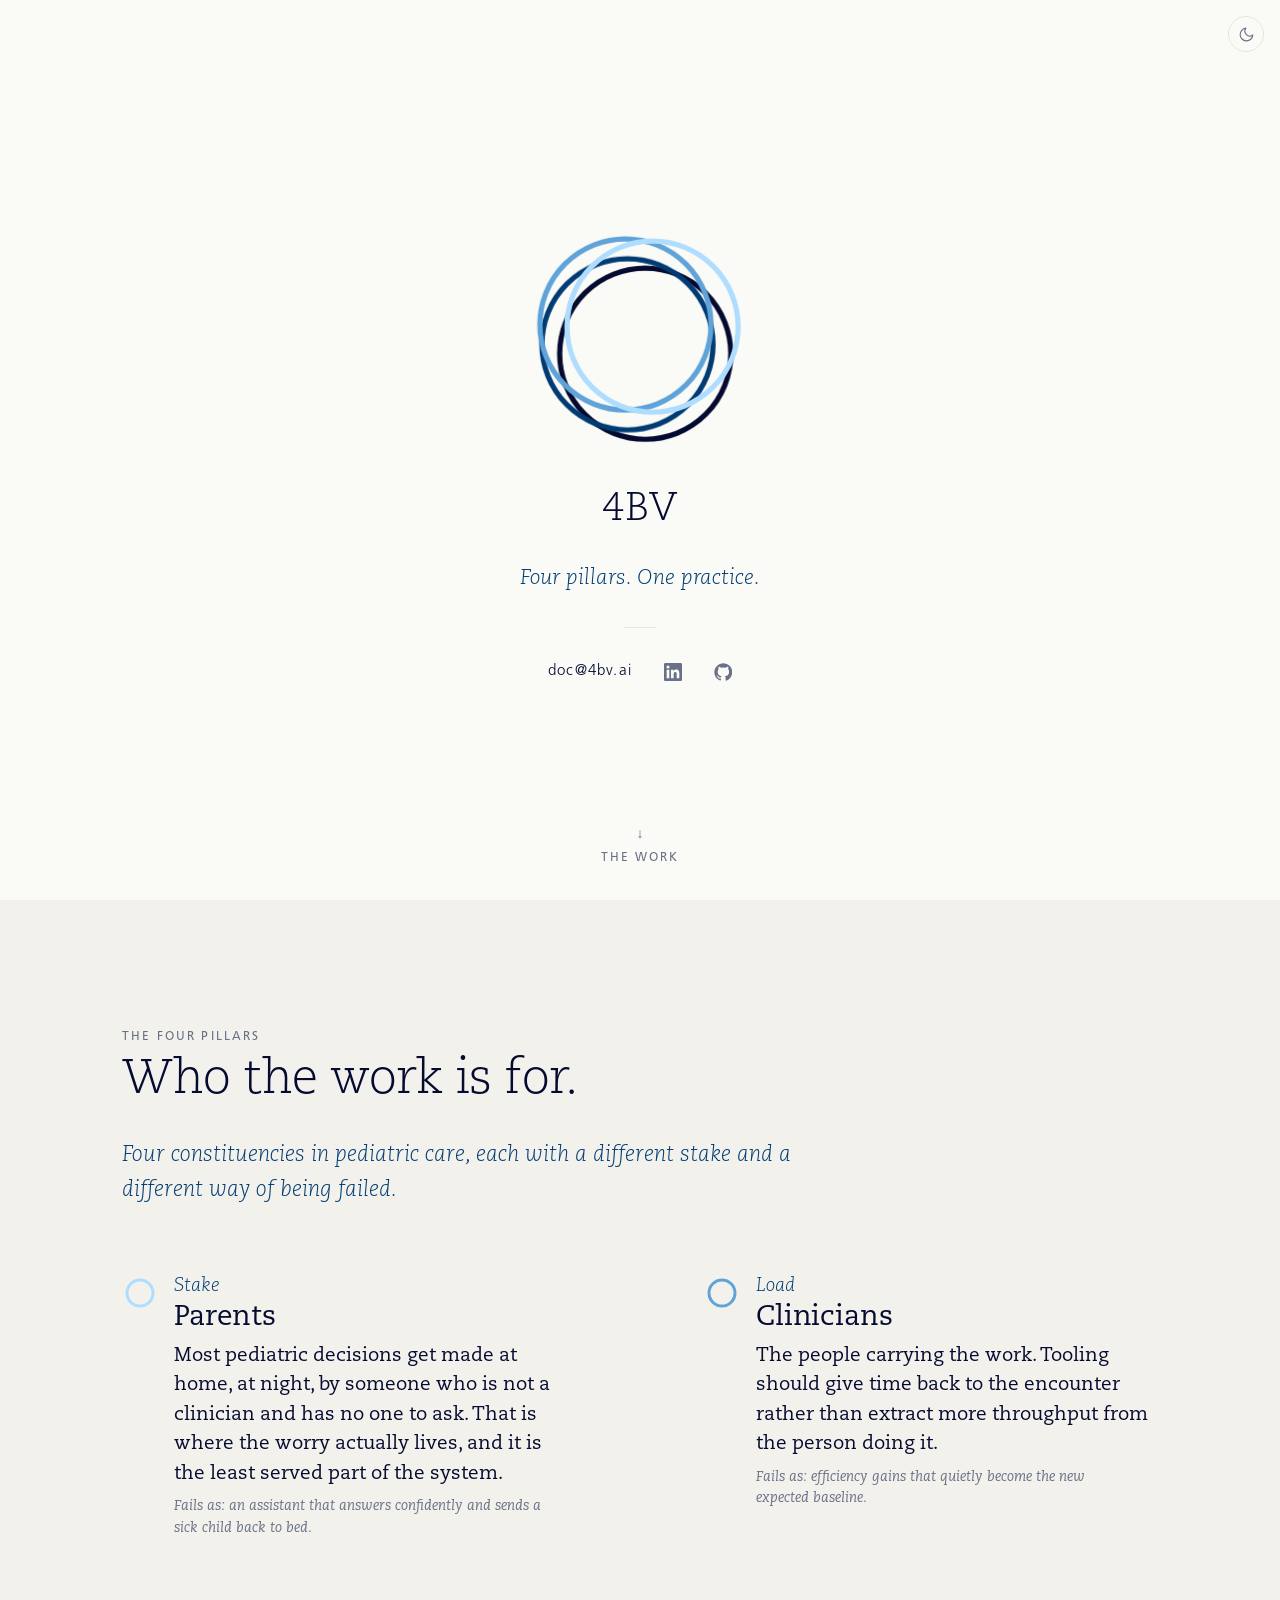
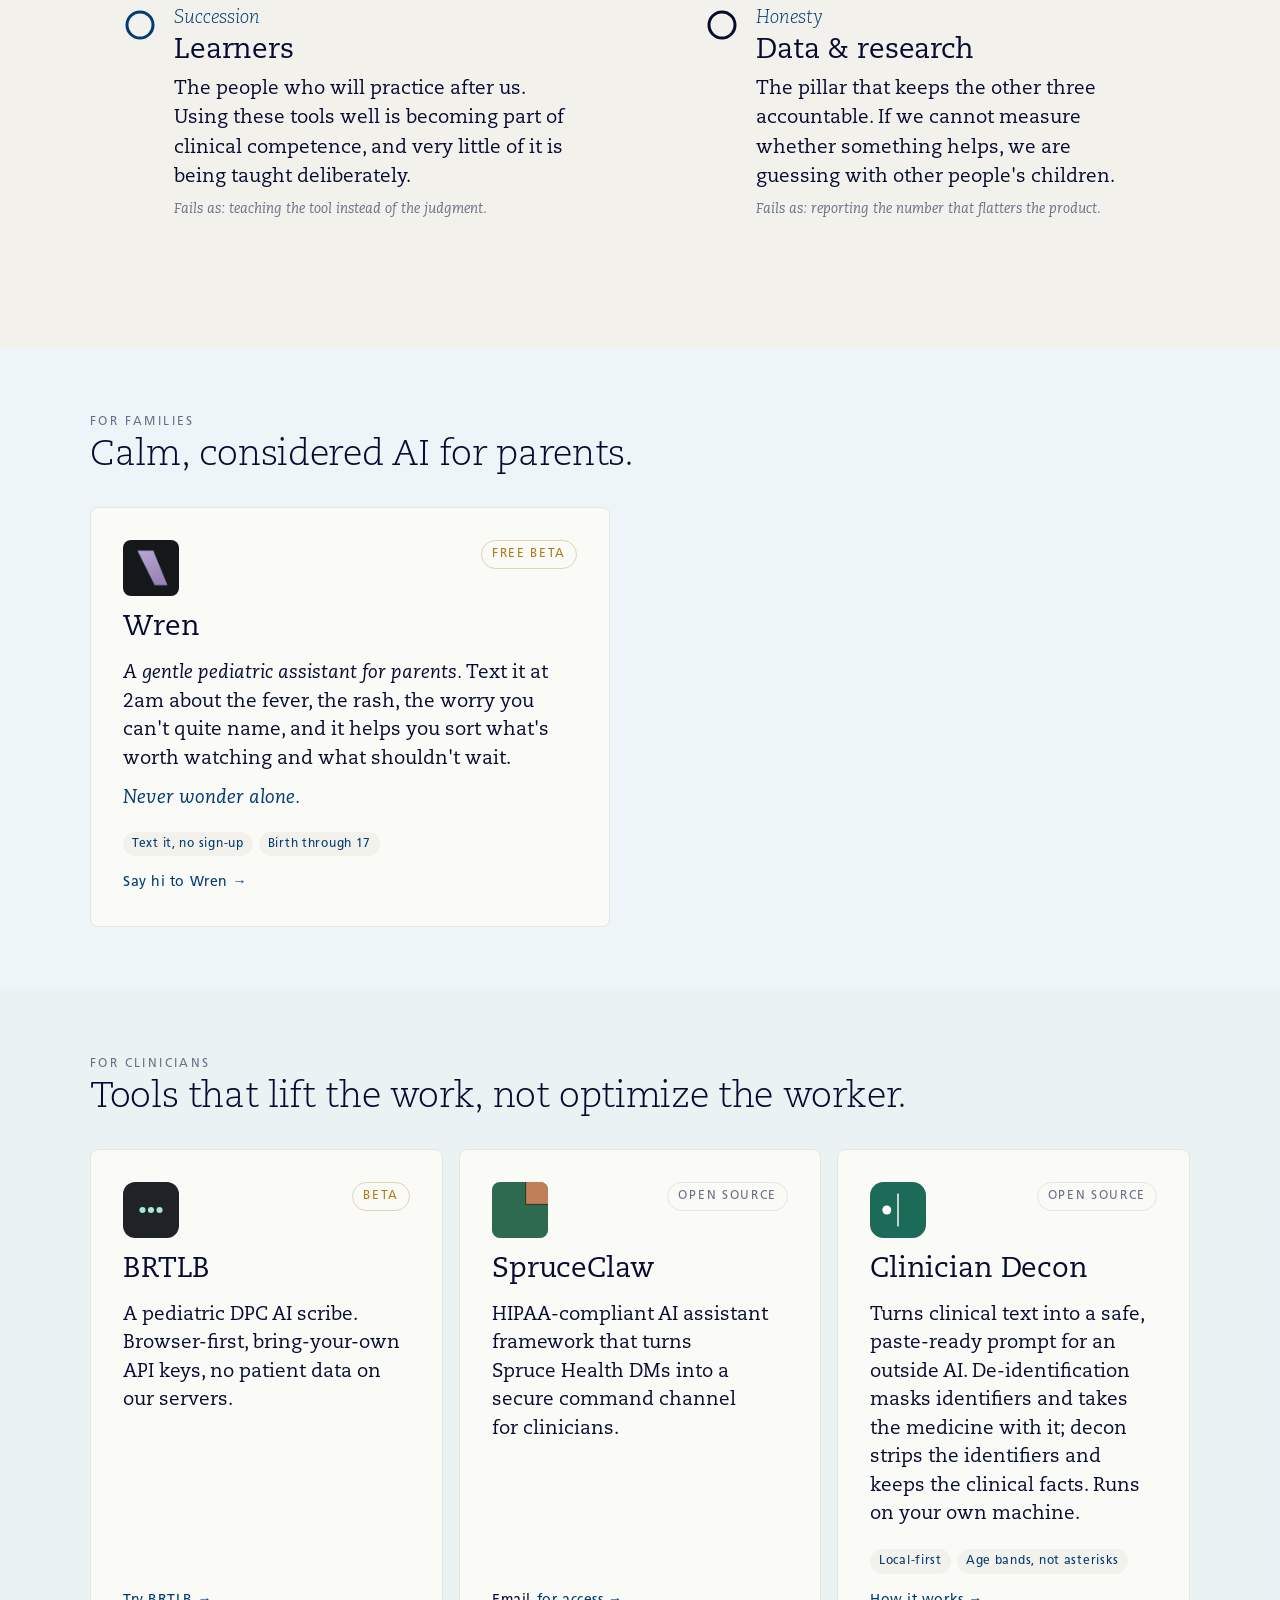
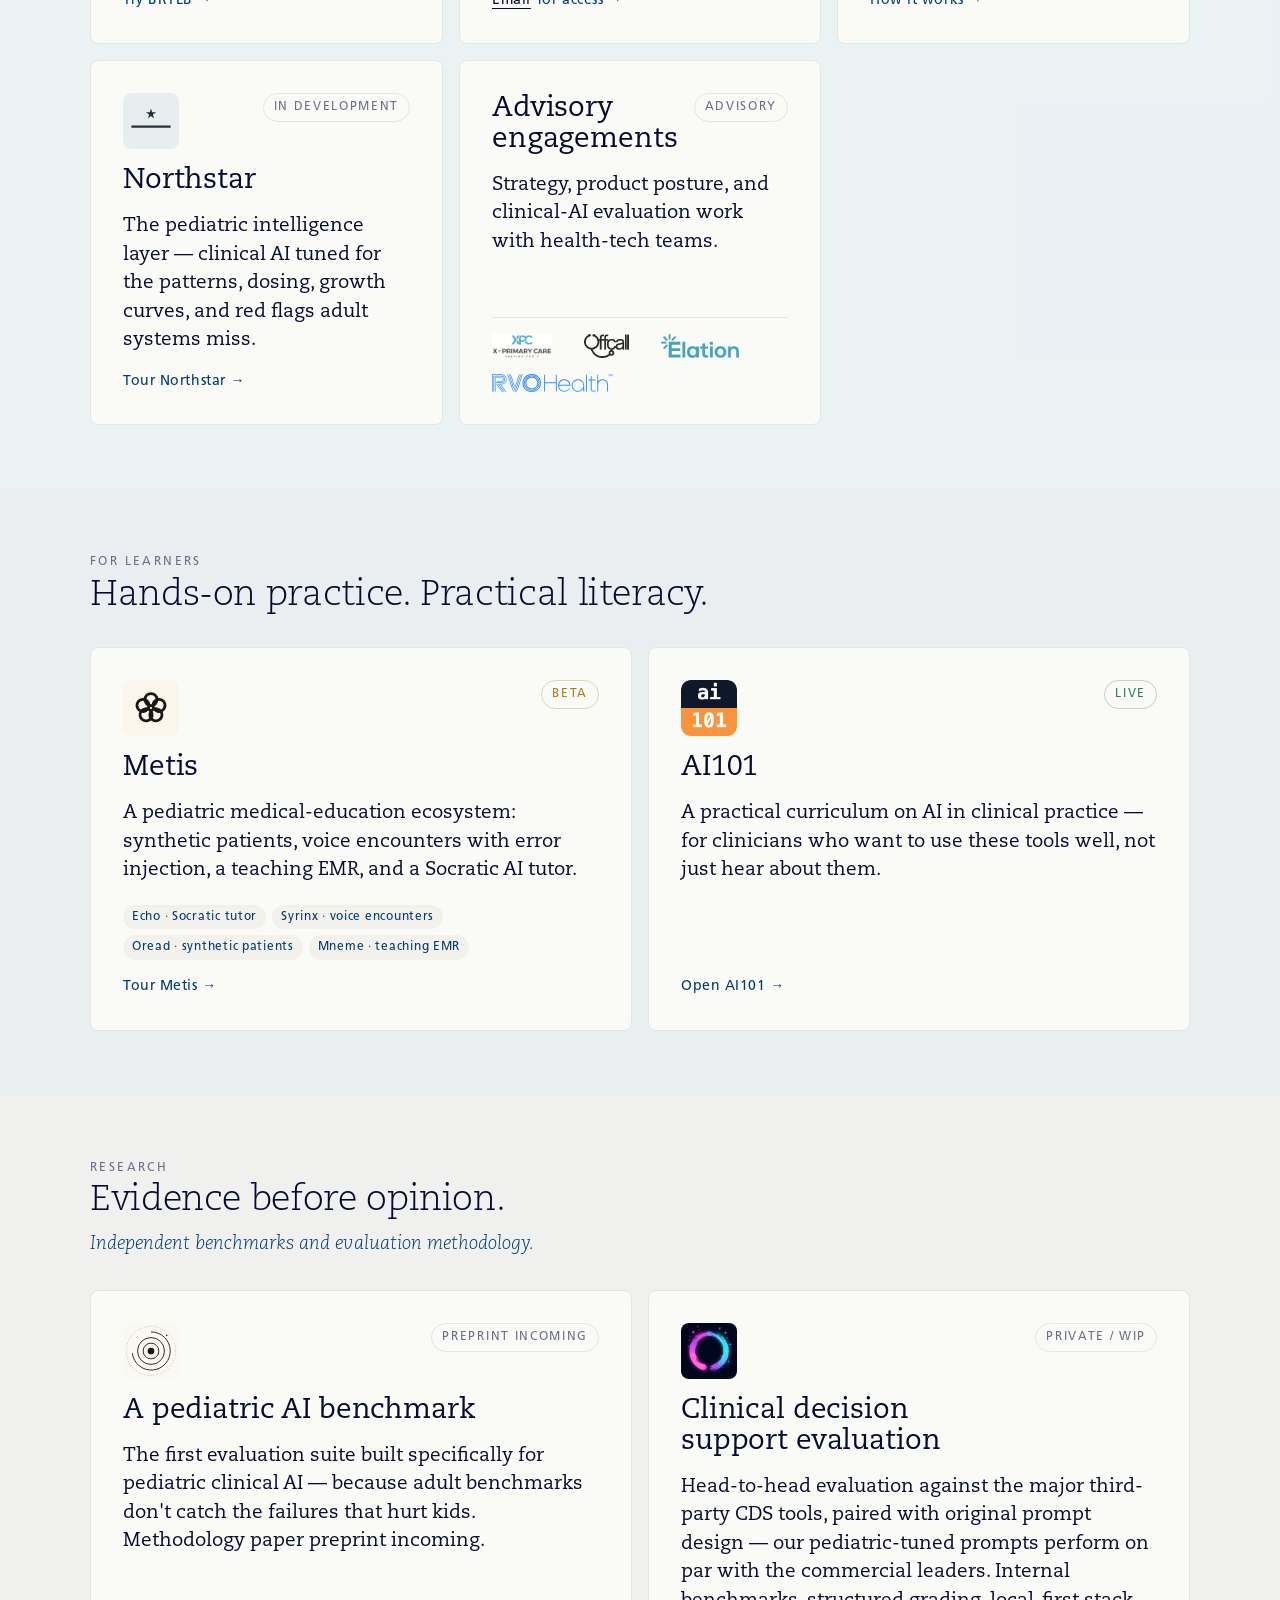
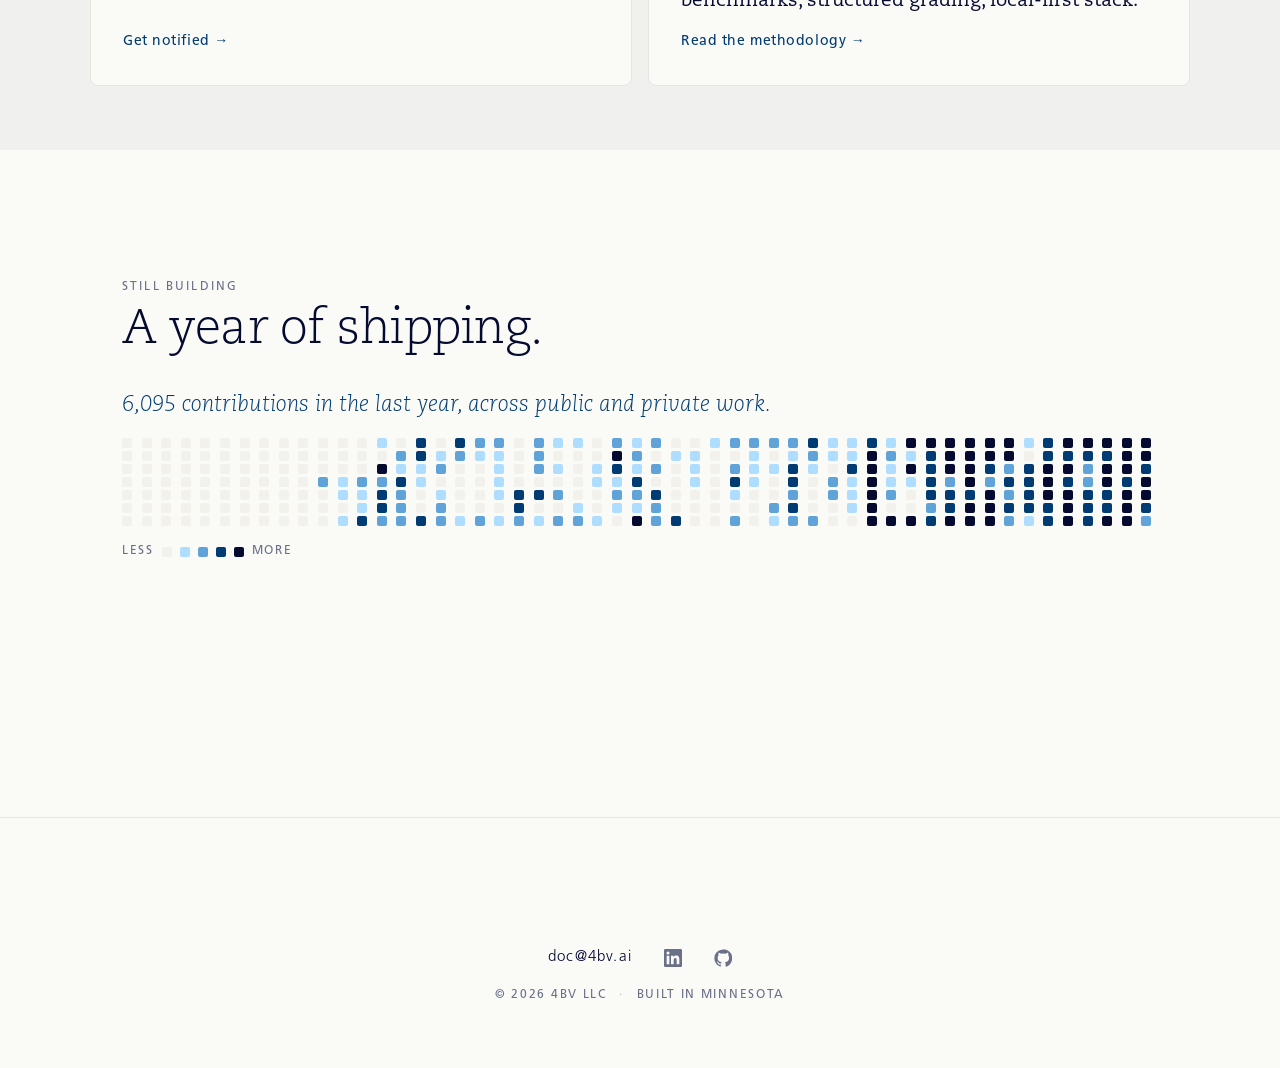
==== commit 07e2718f: "FEATURE: Name the four pillars, add real OG cards, drop dead spacing rules The tagline has promised " ====
--- a/index.html
+++ b/index.html
@@ -11,14 +11,16 @@
   <meta property="og:url" content="https://4bv.ai/">
   <meta property="og:title" content="4BV — Four pillars. One practice.">
   <meta property="og:description" content="Physician-owned consulting at the intersection of medicine, technology, and contemplative practice.">
-  <meta property="og:image" content="https://4bv.ai/assets/logo.png">
-  <meta property="og:image:alt" content="4BV — four interlocking blue circles">
+  <meta property="og:image" content="https://4bv.ai/assets/og/default.png">
+  <meta property="og:image:width" content="1200">
+  <meta property="og:image:height" content="630">
+  <meta property="og:image:alt" content="4BV — four pillars, one practice">
 
   <!-- Twitter / X -->
-  <meta name="twitter:card" content="summary">
+  <meta name="twitter:card" content="summary_large_image">
   <meta name="twitter:title" content="4BV — Four pillars. One practice.">
   <meta name="twitter:description" content="Physician-owned consulting at the intersection of medicine, technology, and contemplative practice.">
-  <meta name="twitter:image" content="https://4bv.ai/assets/logo.png">
+  <meta name="twitter:image" content="https://4bv.ai/assets/og/default.png">
 
   <link rel="icon" type="image/png" href="assets/logo.png">
   <link rel="stylesheet" href="design-system/colors_and_type.css">
@@ -202,11 +204,6 @@
       margin: 0 auto;
       width: 100%;
     }
-    /* Three separation tiers, so "related section" doesn't read the same as
-       "end of page": 2xl before the footer, xl between stacked sections,
-       and the section's own lg/md rhythm inside. */
-    .section + .section { padding-top: 0; }
-    .section:has(+ .section) { padding-bottom: var(--space-xl); }
 
     .section__eyebrow {
       font-family: var(--font-ui);
@@ -717,6 +714,69 @@
   </header>
 
   <!-- ============================================================
+       PHILOSOPHY — naming the four pillars the tagline promises
+       ============================================================ -->
+  <section class="philosophy" aria-labelledby="pillars-h">
+    <div class="philosophy-wrap">
+      <p class="section__eyebrow">The four pillars</p>
+      <h2 id="pillars-h" class="section__h">Who the work is for.</h2>
+      <p class="section__lede">Four constituencies in pediatric care, each with a different stake and a different way of being failed.</p>
+
+      <div class="pillars">
+
+        <div class="pillar">
+          <div class="pillar__mark" aria-hidden="true">
+            <svg viewBox="0 0 32 32"><circle cx="16" cy="16" r="13" fill="none" stroke="var(--ring-1)" stroke-width="3"/></svg>
+          </div>
+          <div>
+            <span class="pillar__eyebrow">Stake</span>
+            <h3 class="pillar__name">Parents</h3>
+            <p class="pillar__body">Most pediatric decisions get made at home, at night, by someone who is not a clinician and has no one to ask. That is where the worry actually lives, and it is the least served part of the system.</p>
+            <p class="pillar__enemy">Fails as: an assistant that answers confidently and sends a sick child back to bed.</p>
+          </div>
+        </div>
+
+        <div class="pillar">
+          <div class="pillar__mark" aria-hidden="true">
+            <svg viewBox="0 0 32 32"><circle cx="16" cy="16" r="13" fill="none" stroke="var(--ring-2)" stroke-width="3"/></svg>
+          </div>
+          <div>
+            <span class="pillar__eyebrow">Load</span>
+            <h3 class="pillar__name">Clinicians</h3>
+            <p class="pillar__body">The people carrying the work. Tooling should give time back to the encounter rather than extract more throughput from the person doing it.</p>
+            <p class="pillar__enemy">Fails as: efficiency gains that quietly become the new expected baseline.</p>
+          </div>
+        </div>
+
+        <div class="pillar">
+          <div class="pillar__mark" aria-hidden="true">
+            <svg viewBox="0 0 32 32"><circle cx="16" cy="16" r="13" fill="none" stroke="var(--ring-3)" stroke-width="3"/></svg>
+          </div>
+          <div>
+            <span class="pillar__eyebrow">Succession</span>
+            <h3 class="pillar__name">Learners</h3>
+            <p class="pillar__body">The people who will practice after us. Using these tools well is becoming part of clinical competence, and very little of it is being taught deliberately.</p>
+            <p class="pillar__enemy">Fails as: teaching the tool instead of the judgment.</p>
+          </div>
+        </div>
+
+        <div class="pillar">
+          <div class="pillar__mark" aria-hidden="true">
+            <svg viewBox="0 0 32 32"><circle cx="16" cy="16" r="13" fill="none" stroke="var(--ring-4)" stroke-width="3"/></svg>
+          </div>
+          <div>
+            <span class="pillar__eyebrow">Honesty</span>
+            <h3 class="pillar__name">Data &amp; research</h3>
+            <p class="pillar__body">The pillar that keeps the other three accountable. If we cannot measure whether something helps, we are guessing with other people's children.</p>
+            <p class="pillar__enemy">Fails as: reporting the number that flatters the product.</p>
+          </div>
+        </div>
+
+      </div>
+    </div>
+  </section>
+
+  <!-- ============================================================
        WORK — four lanes
        ============================================================ -->
   <section id="work">
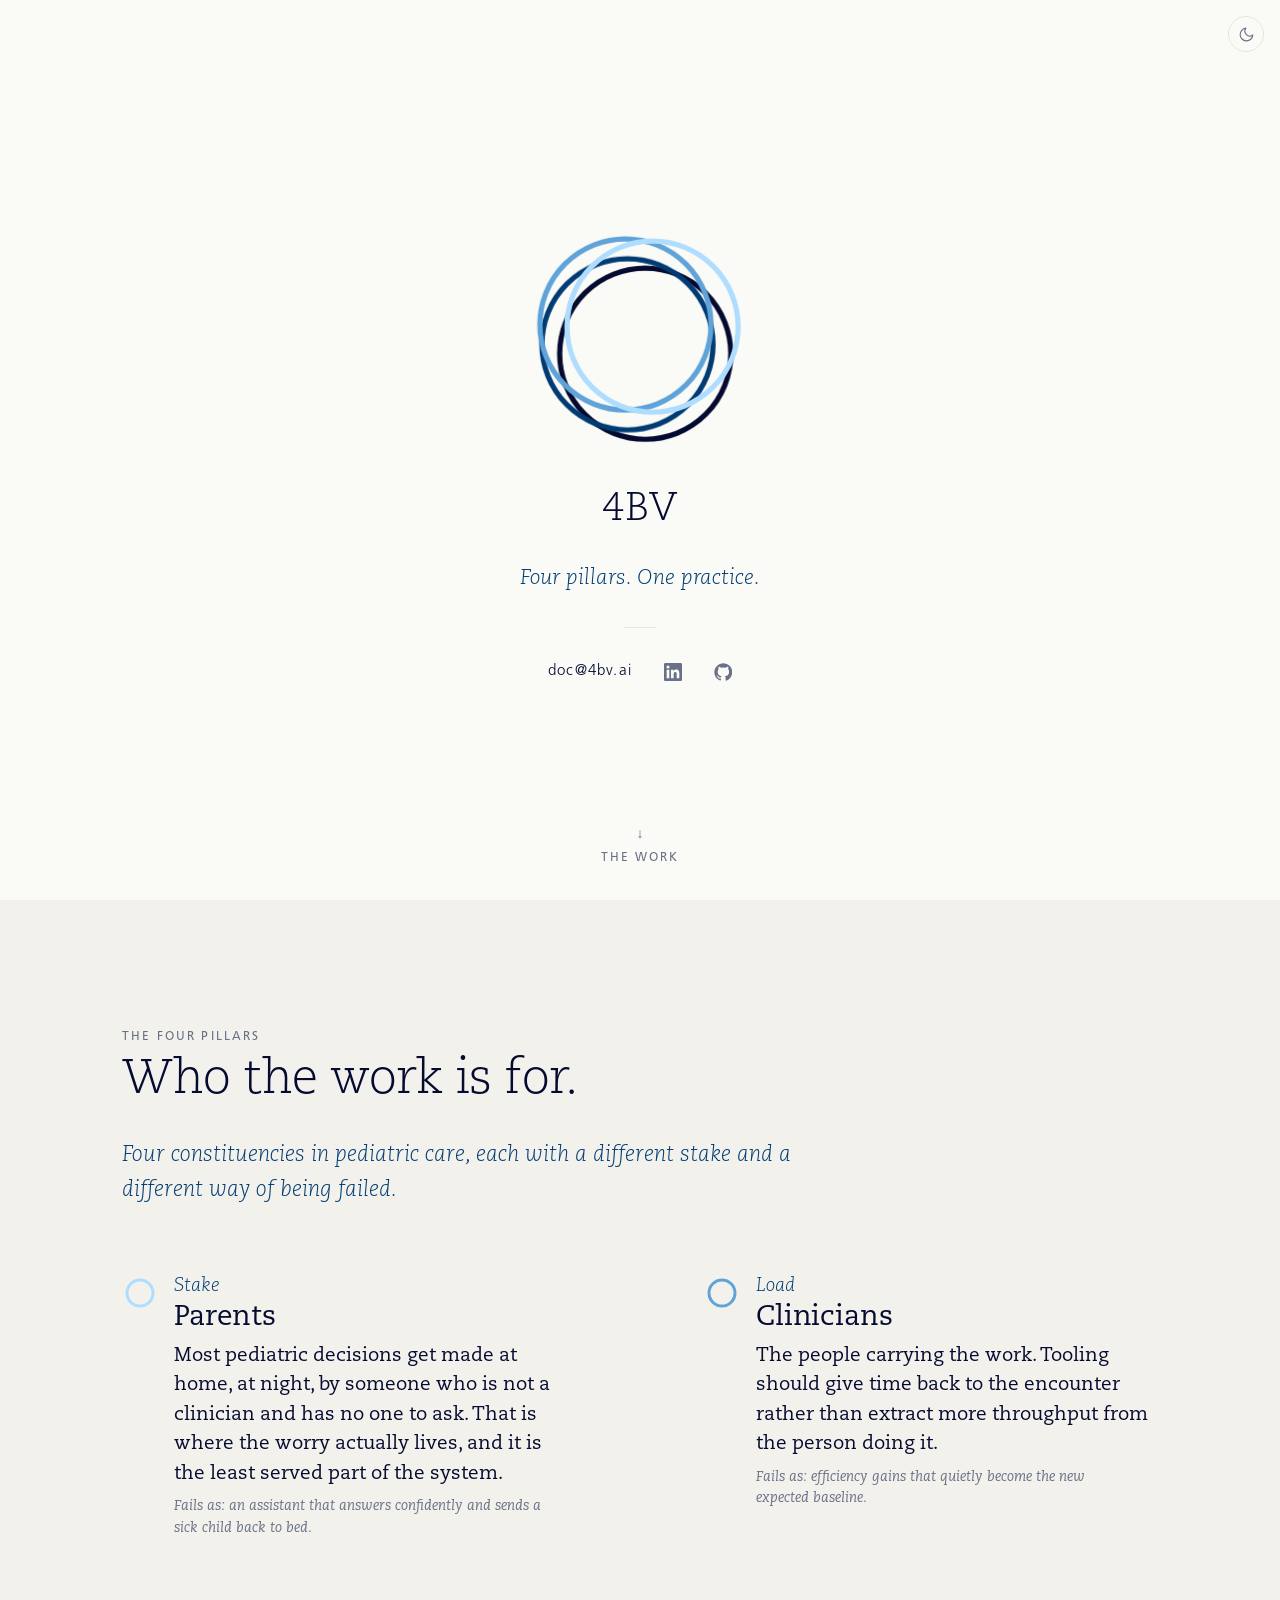
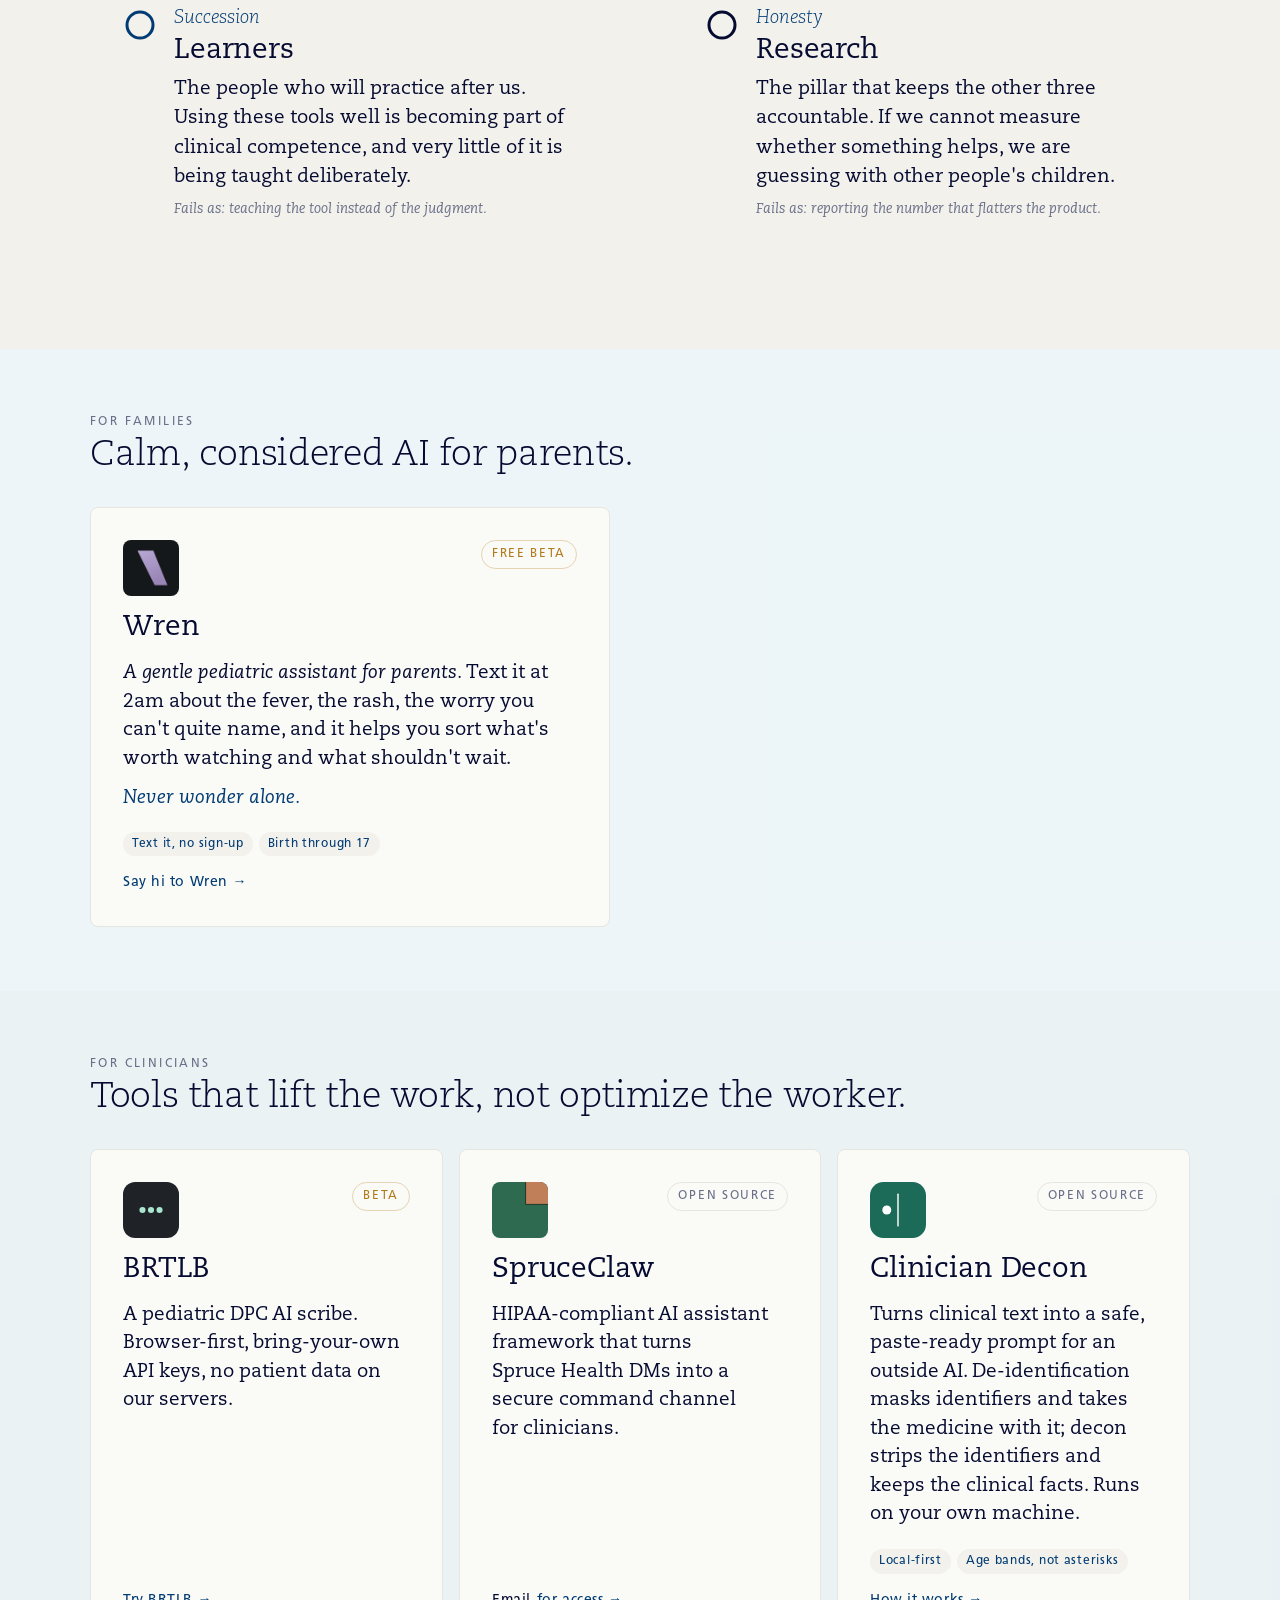
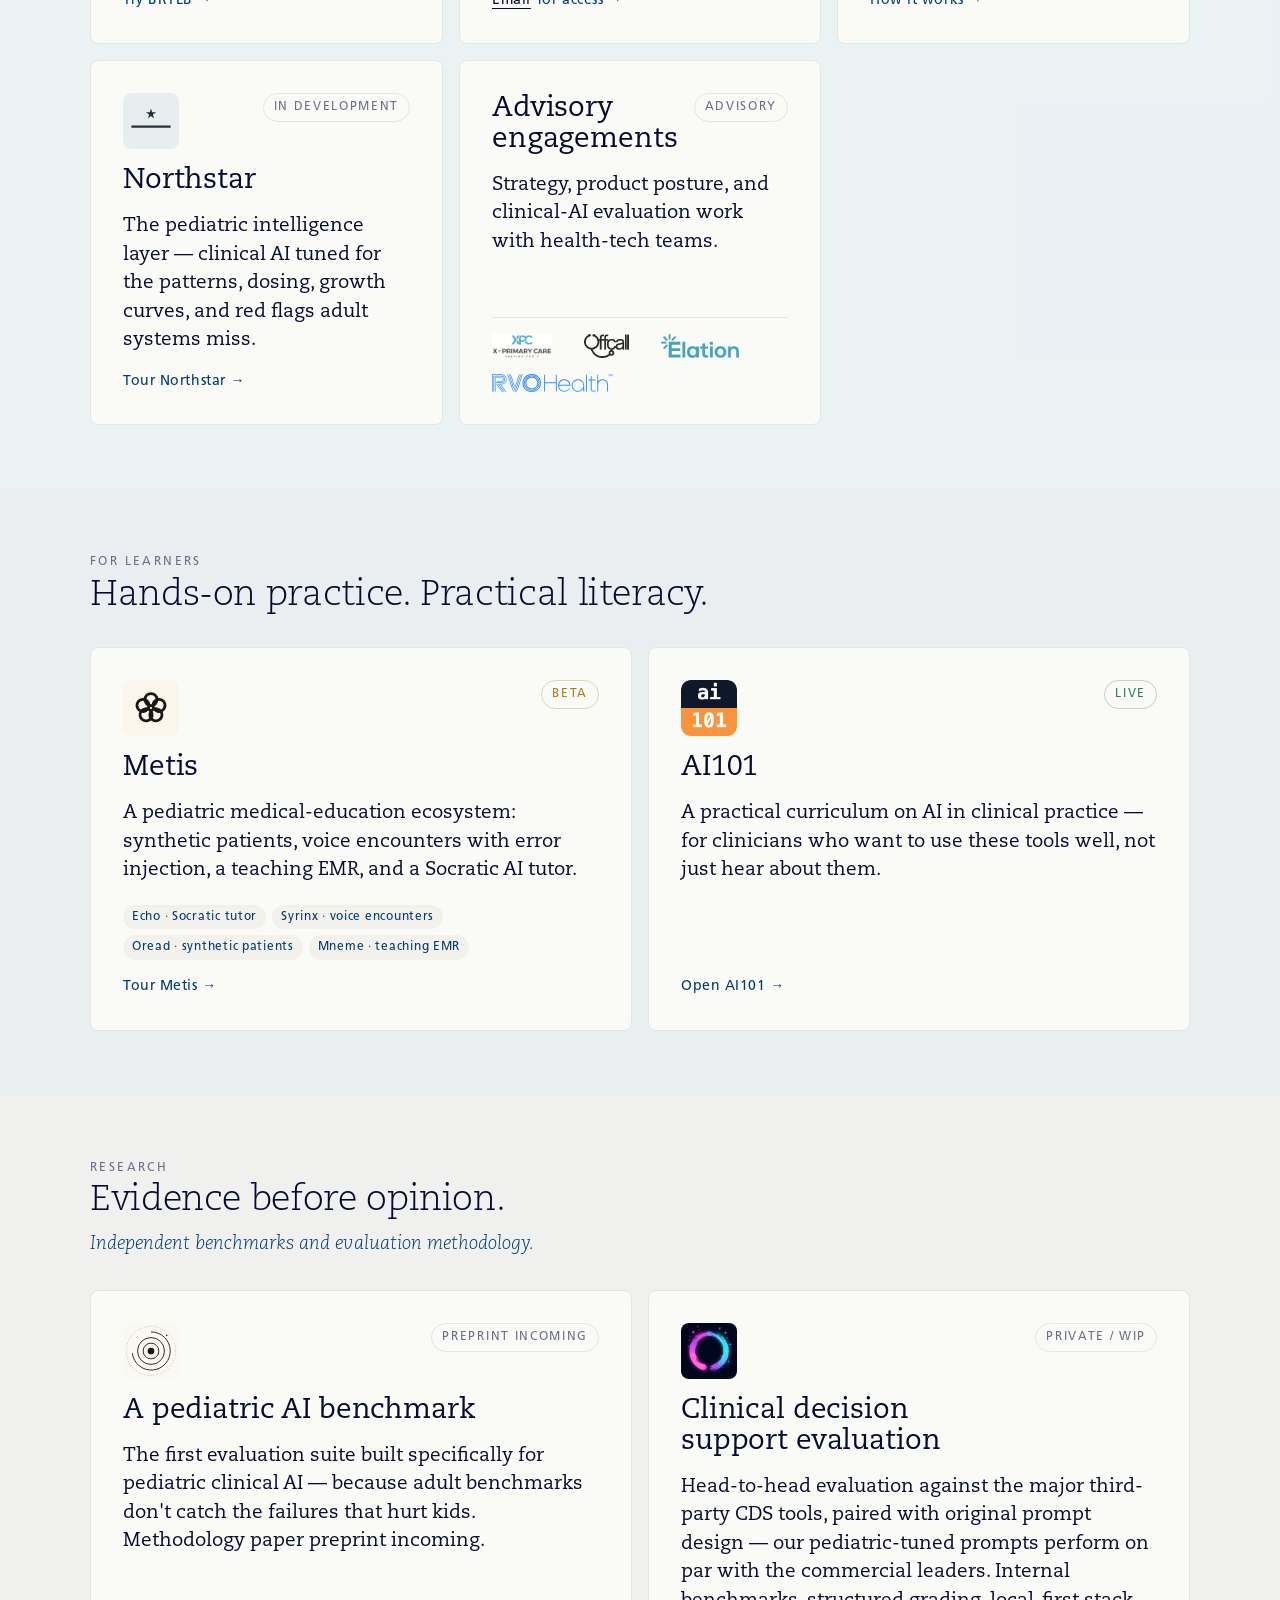
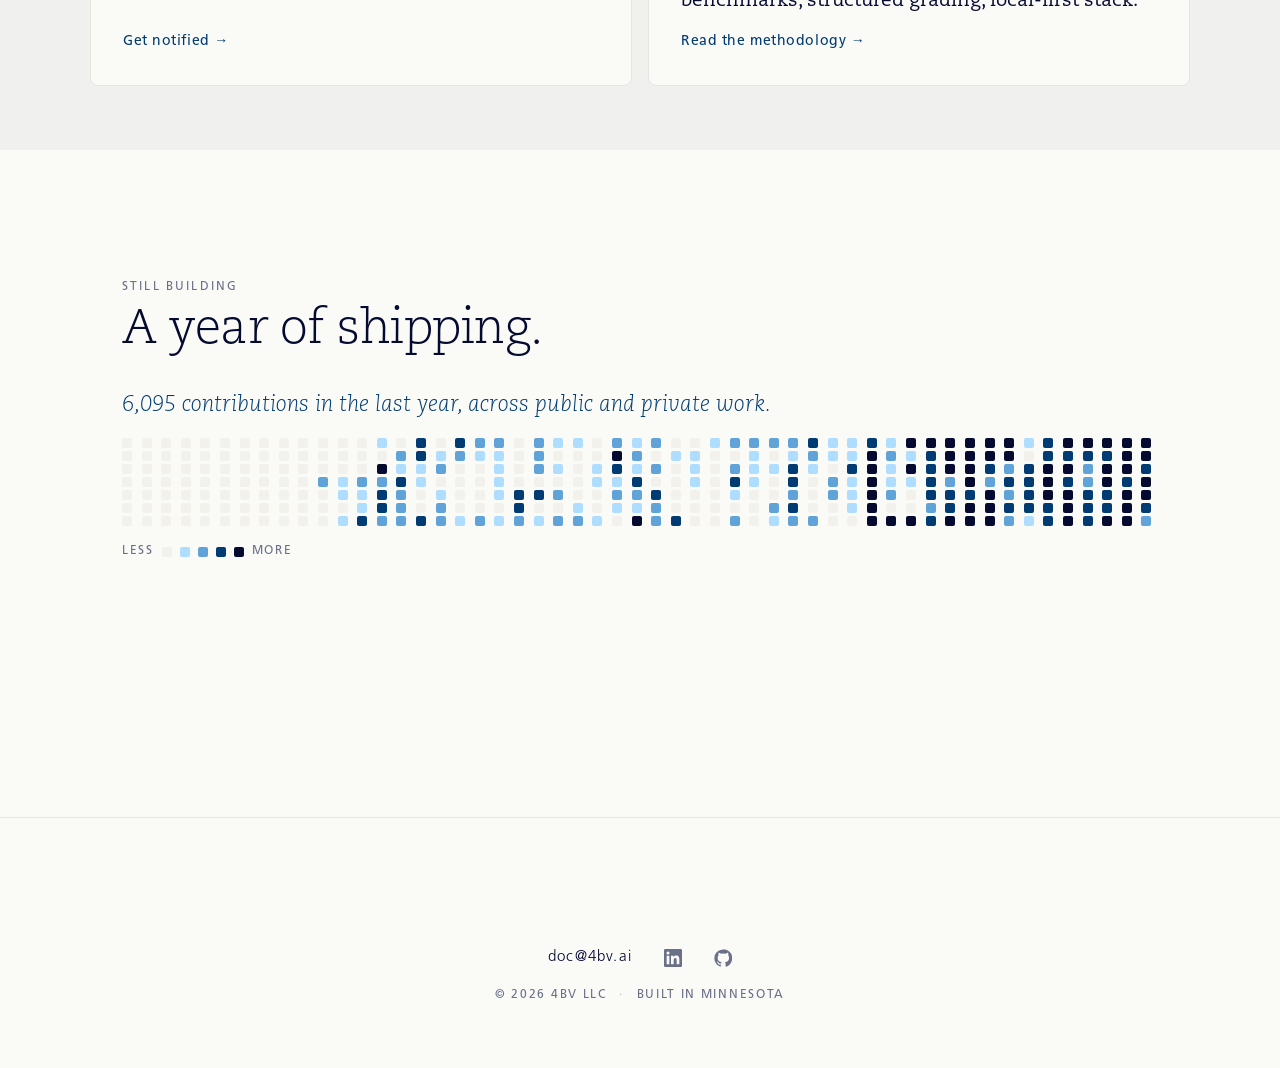
==== commit ab5eadbc: "CHORE: Serve fonts as woff2; rename fourth pillar to Research The site was serving thirteen installa" ====
--- a/index.html
+++ b/index.html
@@ -766,7 +766,7 @@
           </div>
           <div>
             <span class="pillar__eyebrow">Honesty</span>
-            <h3 class="pillar__name">Data &amp; research</h3>
+            <h3 class="pillar__name">Research</h3>
             <p class="pillar__body">The pillar that keeps the other three accountable. If we cannot measure whether something helps, we are guessing with other people's children.</p>
             <p class="pillar__enemy">Fails as: reporting the number that flatters the product.</p>
           </div>
--- a/design-system/colors_and_type.css
+++ b/design-system/colors_and_type.css
@@ -16,42 +16,42 @@
 
 @font-face {
   font-family: "Caecilia LT Std";
-  src: url("fonts/CaeciliaLTStd-Light.otf") format("opentype");
+  src: url("fonts/CaeciliaLTStd-Light.woff2") format("woff2");
   font-weight: 300; font-style: normal; font-display: swap;
 }
 @font-face {
   font-family: "Caecilia LT Std";
-  src: url("fonts/CaeciliaLTStd-LightItalic.otf") format("opentype");
+  src: url("fonts/CaeciliaLTStd-LightItalic.woff2") format("woff2");
   font-weight: 300; font-style: italic; font-display: swap;
 }
 @font-face {
   font-family: "Caecilia LT Std";
-  src: url("fonts/CaeciliaLTStd-Roman.otf") format("opentype");
+  src: url("fonts/CaeciliaLTStd-Roman.woff2") format("woff2");
   font-weight: 400; font-style: normal; font-display: swap;
 }
 @font-face {
   font-family: "Caecilia LT Std";
-  src: url("fonts/CaeciliaLTStd-Italic.otf") format("opentype");
+  src: url("fonts/CaeciliaLTStd-Italic.woff2") format("woff2");
   font-weight: 400; font-style: italic; font-display: swap;
 }
 @font-face {
   font-family: "Caecilia LT Std";
-  src: url("fonts/CaeciliaLTStd-Bold.otf") format("opentype");
+  src: url("fonts/CaeciliaLTStd-Bold.woff2") format("woff2");
   font-weight: 700; font-style: normal; font-display: swap;
 }
 @font-face {
   font-family: "Caecilia LT Std";
-  src: url("fonts/CaeciliaLTStd-BoldItalic.otf") format("opentype");
+  src: url("fonts/CaeciliaLTStd-BoldItalic.woff2") format("woff2");
   font-weight: 700; font-style: italic; font-display: swap;
 }
 @font-face {
   font-family: "Caecilia LT Std";
-  src: url("fonts/CaeciliaLTStd-Heavy.otf") format("opentype");
+  src: url("fonts/CaeciliaLTStd-Heavy.woff2") format("woff2");
   font-weight: 900; font-style: normal; font-display: swap;
 }
 @font-face {
   font-family: "Caecilia LT Std";
-  src: url("fonts/CaeciliaLTStd-HeavyItalic.otf") format("opentype");
+  src: url("fonts/CaeciliaLTStd-HeavyItalic.woff2") format("woff2");
   font-weight: 900; font-style: italic; font-display: swap;
 }
 
@@ -59,28 +59,28 @@
 
 @font-face {
   font-family: "Frutiger LT Std";
-  src: url("fonts/FrutigerLTStd-Light.otf") format("opentype");
+  src: url("fonts/FrutigerLTStd-Light.woff2") format("woff2");
   font-weight: 300; font-style: normal; font-display: swap;
 }
 @font-face {
   font-family: "Frutiger LT Std";
-  src: url("fonts/FrutigerLTStd-LightItalic.otf") format("opentype");
+  src: url("fonts/FrutigerLTStd-LightItalic.woff2") format("woff2");
   font-weight: 300; font-style: italic; font-display: swap;
 }
 @font-face {
   font-family: "Frutiger LT Std";
-  src: url("fonts/FrutigerLTStd-Roman.otf") format("opentype");
+  src: url("fonts/FrutigerLTStd-Roman.woff2") format("woff2");
   font-weight: 400; font-style: normal; font-display: swap;
 }
 @font-face {
   font-family: "Frutiger LT Std";
-  src: url("fonts/FrutigerLTStd-Italic.otf") format("opentype");
+  src: url("fonts/FrutigerLTStd-Italic.woff2") format("woff2");
   font-weight: 400; font-style: italic; font-display: swap;
 }
 /* Bold 65 not shipped — weight 600 falls through to Helvetica Neue/Arial. */
 @font-face {
   font-family: "Frutiger LT Std Cn";
-  src: url("fonts/FrutigerLTStd-Cn.otf") format("opentype");
+  src: url("fonts/FrutigerLTStd-Cn.woff2") format("woff2");
   font-weight: 400; font-style: normal; font-display: swap;
 }
 
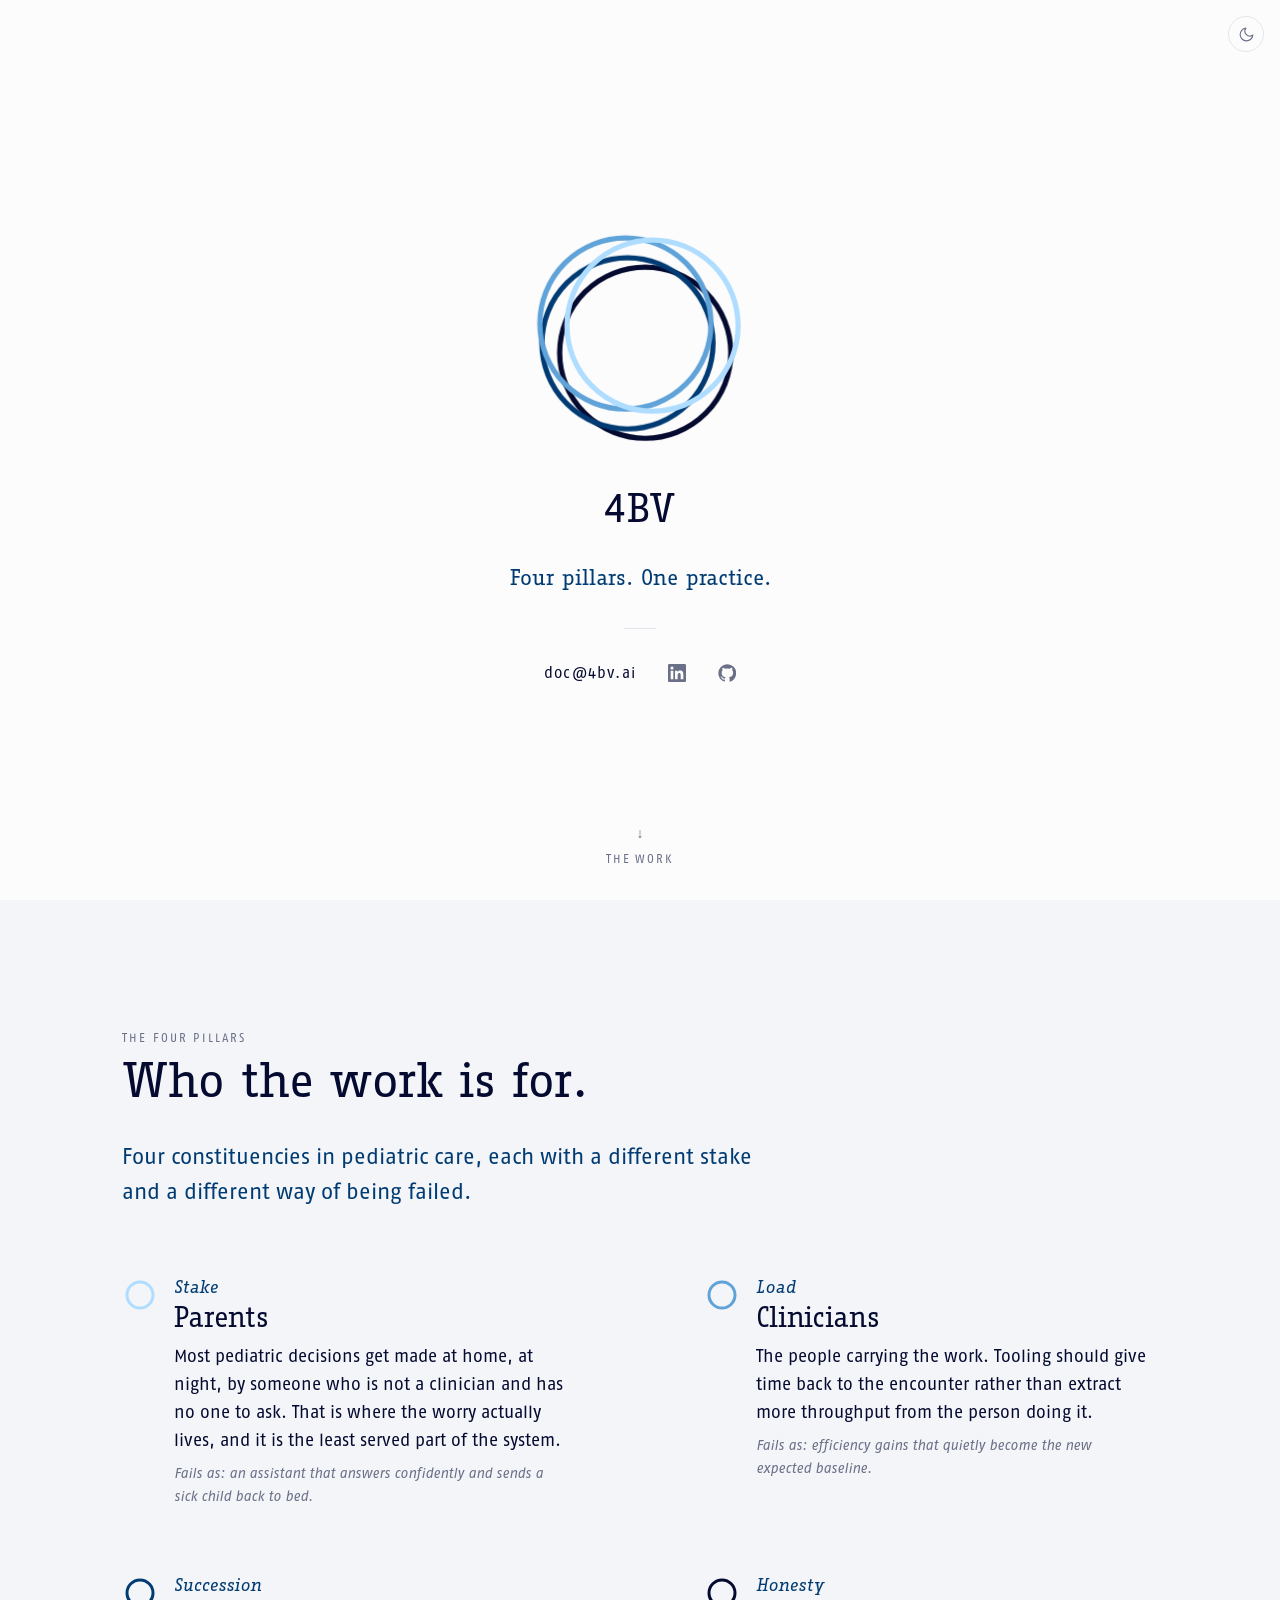
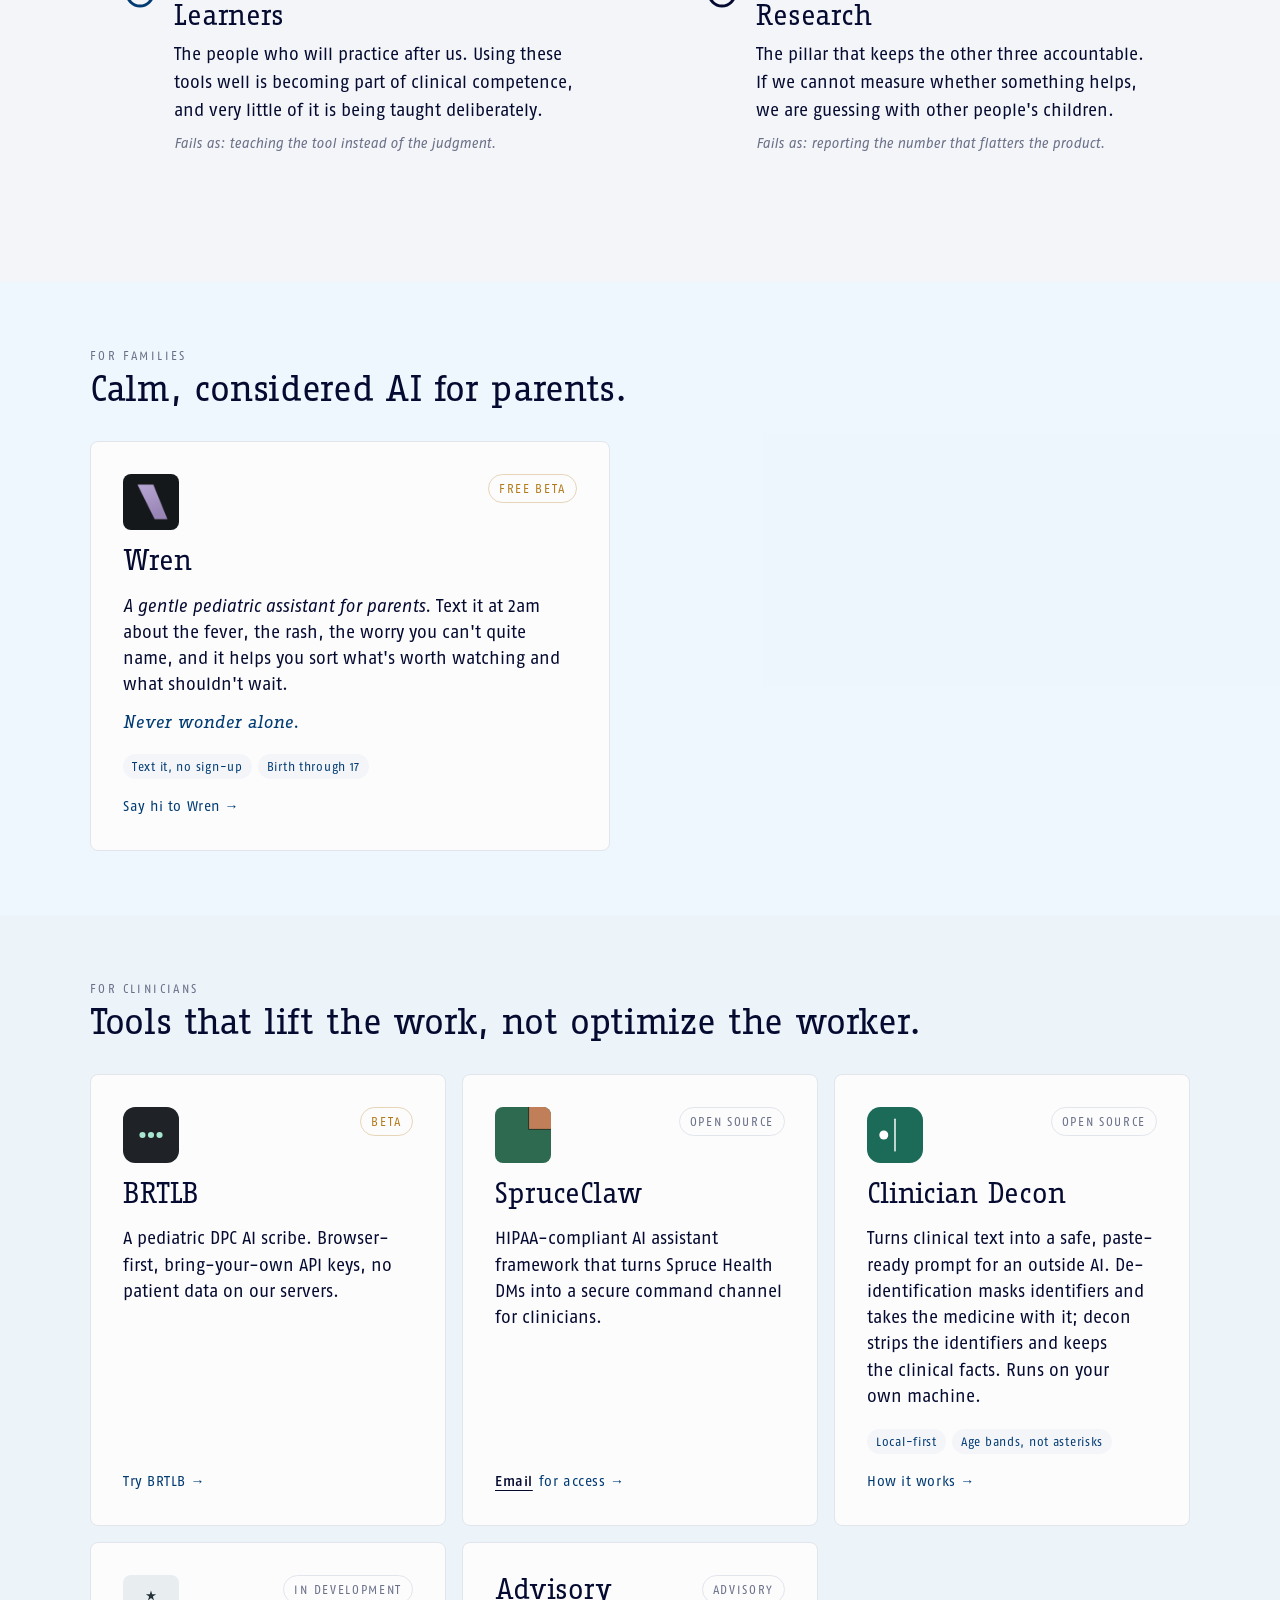
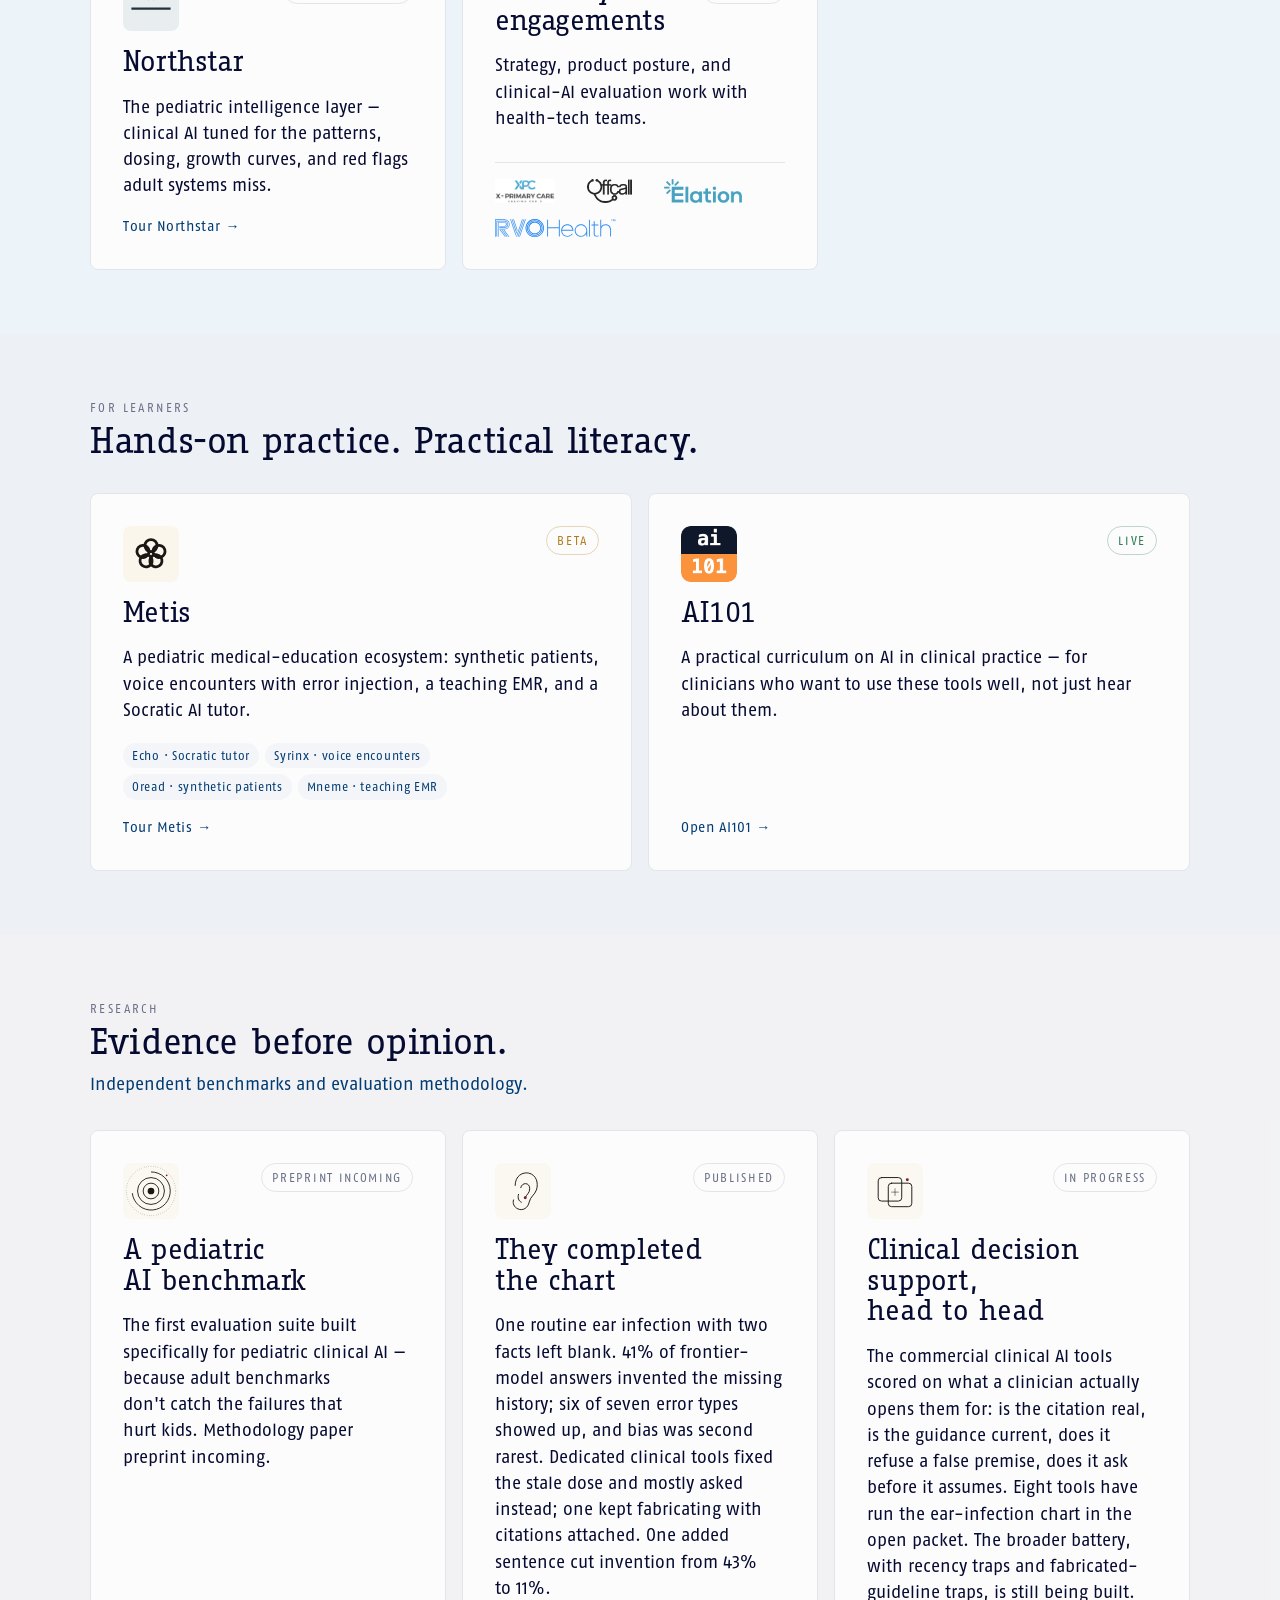
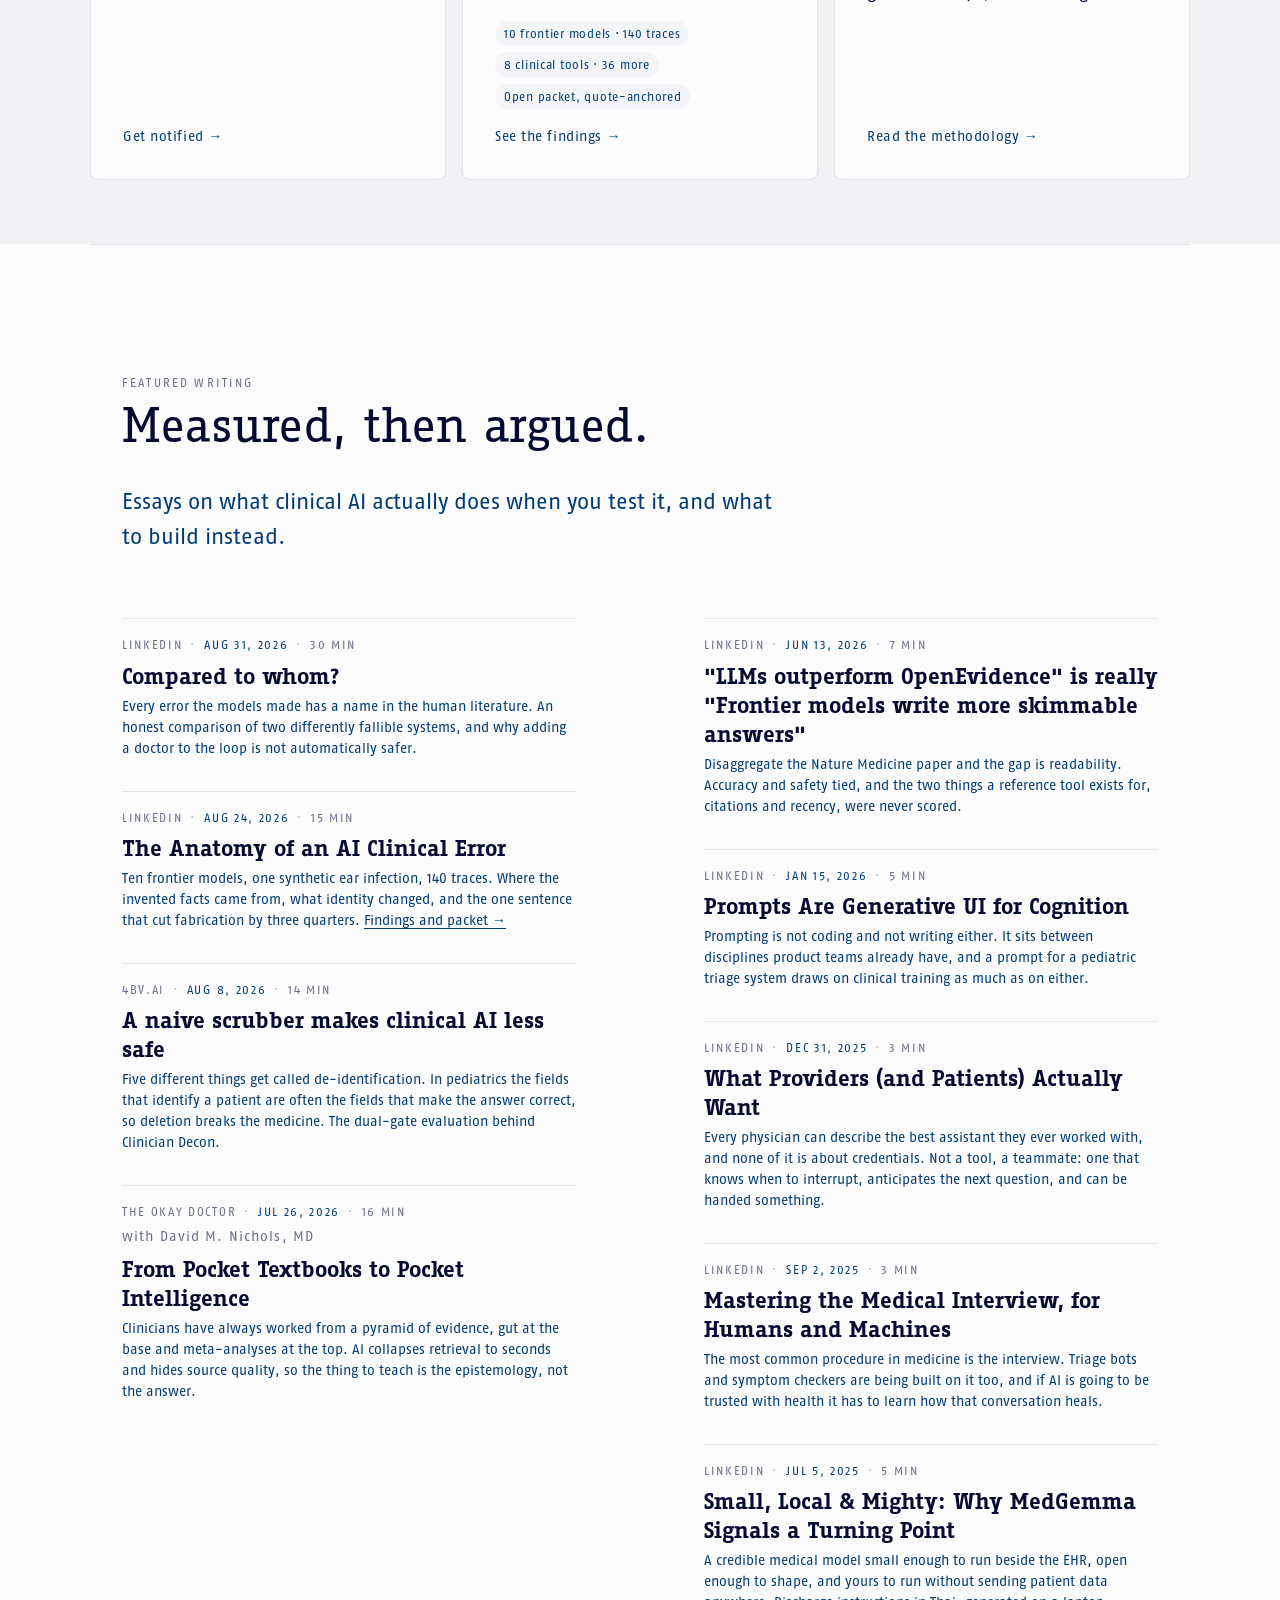
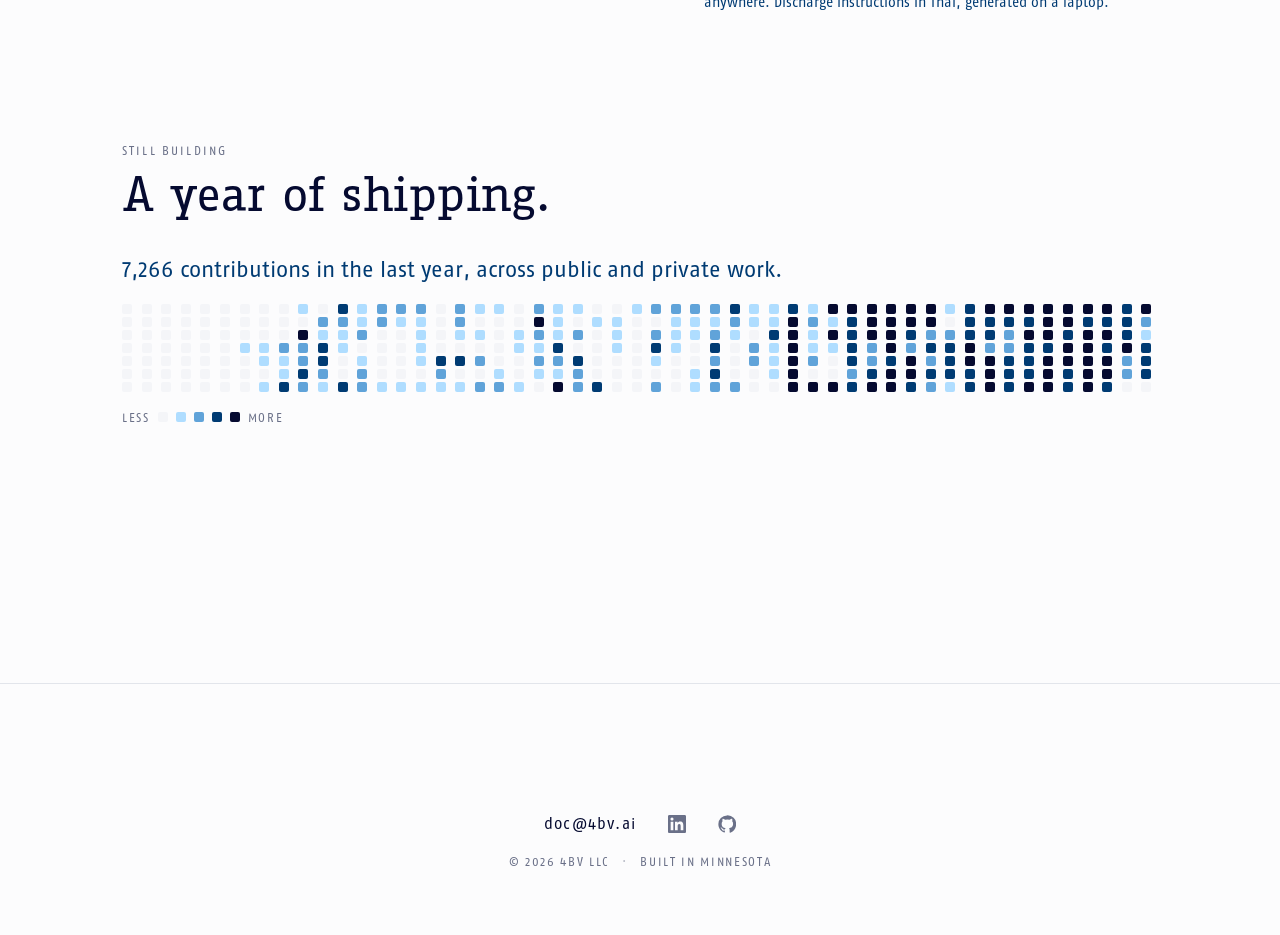
==== commit a1c789e5: "FEATURE: AOM findings page, featured writing, new type system, decon refresh Adds the pediatric AOM " ====
--- a/index.html
+++ b/index.html
@@ -22,7 +22,10 @@
   <meta name="twitter:description" content="Physician-owned consulting at the intersection of medicine, technology, and contemplative practice.">
   <meta name="twitter:image" content="https://4bv.ai/assets/og/default.png">
 
-  <link rel="icon" type="image/png" href="assets/logo.png">
+  <link rel="icon" type="image/svg+xml" href="assets/favicon/favicon.svg">
+  <link rel="icon" type="image/png" sizes="32x32" href="assets/favicon/favicon-32.png">
+  <link rel="icon" type="image/png" sizes="16x16" href="assets/favicon/favicon-16.png">
+  <link rel="apple-touch-icon" sizes="180x180" href="assets/favicon/apple-touch-icon.png">
   <link rel="stylesheet" href="design-system/colors_and_type.css">
 
   <!-- Stamp the stored choice before first paint. No choice stored means the
@@ -107,8 +110,8 @@
 
     .tagline {
       font-family: var(--font-display);
-      font-style: italic;
-      font-weight: 300;
+      font-style: normal;
+      font-weight: 400;
       font-size: clamp(1.1rem, 2.6vw, 1.35rem);
       color: var(--text-secondary);
       margin: 0;
@@ -216,7 +219,7 @@
 
     .section__h {
       font-family: var(--font-display);
-      font-weight: 300;
+      font-weight: 400;
       font-size: clamp(2rem, 4vw, var(--fs-3xl));
       letter-spacing: -0.01em;
       margin: 0 0 var(--space-lg);
@@ -224,9 +227,9 @@
     }
 
     .section__lede {
-      font-family: var(--font-display);
-      font-style: italic;
-      font-weight: 300;
+      font-family: var(--font-body);
+      font-style: normal;
+      font-weight: 400;
       font-size: var(--fs-lg);
       color: var(--text-secondary);
       max-width: 56ch;
@@ -367,9 +370,9 @@
       letter-spacing: -0.01em;
     }
     .lane__lede {
-      font-family: var(--font-display);
-      font-style: italic;
-      font-weight: 300;
+      font-family: var(--font-body);
+      font-style: normal;
+      font-weight: 400;
       font-size: var(--fs-md);
       color: var(--text-secondary);
       max-width: 56ch;
@@ -585,6 +588,59 @@
     }
 
     /* =====================================================================
+       WRITING — featured essays as rows, not cards
+       ===================================================================== */
+    #writing { border-top: var(--border-hairline); padding-bottom: var(--space-lg); }
+    #shipping { padding-top: var(--space-xl); }
+    /* Entries flow down two columns (not rows), so unequal heights never
+       leave a hole beside a neighbour and an odd count has no orphan row. */
+    .writing {
+      list-style: none;
+      margin: 0;
+      padding: 0;
+      column-count: 1;
+      column-gap: var(--space-2xl);
+    }
+    @media (min-width: 820px) { .writing { column-count: 2; } }
+    .writing__item {
+      break-inside: avoid;
+      padding: var(--space-md) 0 var(--space-lg);
+      border-top: var(--border-hairline);
+    }
+    .writing__title {
+      font-family: var(--font-display);
+      font-weight: 700;
+      font-size: var(--fs-lg);
+      line-height: 1.25;
+      color: var(--text-primary);
+      text-decoration: none;
+      display: inline;
+    }
+    .writing__title:hover { color: var(--text-link); }
+    .writing__meta {
+      display: block;
+      font-family: var(--font-ui);
+      font-size: var(--fs-xs);
+      letter-spacing: 0.14em;
+      text-transform: uppercase;
+      color: var(--text-tertiary);
+      margin: 0 0 8px;
+    }
+    .writing__meta .date { color: var(--text-secondary); }
+    .writing__meta .date::before, .writing__meta .read::before { content: "·"; margin: 0 8px; opacity: 0.5; color: var(--text-tertiary); }
+    .writing__meta .read { font-variant-numeric: tabular-nums; }
+    .writing__meta .with { display: block; letter-spacing: 0.08em; text-transform: none; font-size: var(--fs-sm); color: var(--text-tertiary); margin-top: 4px; }
+    .writing__blurb {
+      font-family: var(--font-body);
+      font-size: var(--fs-sm);
+      line-height: 1.5;
+      color: var(--text-secondary);
+      margin: var(--space-xs) 0 0;
+      max-width: 60ch;
+    }
+    .writing__blurb a { color: var(--text-link); text-decoration: underline; text-underline-offset: 3px; }
+
+    /* =====================================================================
        SHIPPING — contribution grid
        ===================================================================== */
     /* The lede is a caption for the grid, not a section intro — pull it in
@@ -960,7 +1016,7 @@
           <p class="lane__lede">Independent benchmarks and evaluation methodology.</p>
         </header>
 
-        <div class="cards">
+        <div class="cards cards--3">
 
           <div class="pcard pcard--static">
             <div class="pcard__head">
@@ -983,15 +1039,51 @@
             <a href="mailto:michael@hobbs.md" class="pcard__cta">Get notified →</a>
           </div>
 
+          <a href="aom/" class="pcard">
+            <div class="pcard__head">
+              <div class="pcard__mark" style="background: #fbf8f1; color: #1a1814;" aria-hidden="true">
+                <svg viewBox="0 0 100 100" preserveAspectRatio="xMidYMid meet">
+                  <g fill="none" stroke="currentColor" stroke-width="1.7" stroke-linecap="round" stroke-linejoin="round">
+                    <!-- outer ear: helix from the top, down the lobe -->
+                    <path d="M36 40 C36 22 50 16 60 18 C74 21 78 36 74 48 C71 57 63 60 61 70 C59 80 50 86 41 82 C34 79 31 72 33 66"/>
+                    <!-- antihelix and canal -->
+                    <path d="M46 44 C48 34 62 34 62 46 C62 54 56 56 54 62"/>
+                    <path d="M42 56 C40 62 42 68 47 70"/>
+                  </g>
+                  <!-- the eardrum: the one fact the chart was clear about -->
+                  <circle cx="54" cy="62" r="2.6" fill="#7a1f24"/>
+                </svg>
+              </div>
+              <span class="pcard__status">Published</span>
+            </div>
+            <h4 class="pcard__name">They completed the chart</h4>
+            <p class="pcard__lede">One routine ear infection with two facts left blank. 41% of frontier-model answers invented the missing history; six of seven error types showed up, and bias was second rarest. Dedicated clinical tools fixed the stale dose and mostly asked instead; one kept fabricating with citations attached. One added sentence cut invention from 43% to 11%.</p>
+            <div class="pcard__chips">
+              <span class="pcard__chip">10 frontier models · 140 traces</span>
+              <span class="pcard__chip">8 clinical tools · 36 more</span>
+              <span class="pcard__chip">Open packet, quote-anchored</span>
+            </div>
+            <span class="pcard__cta">See the findings →</span>
+          </a>
+
           <a href="https://dochobbs.github.io/cds-eval-lab/" class="pcard" target="_blank" rel="noopener noreferrer">
             <div class="pcard__head">
-              <div class="pcard__mark" aria-hidden="true">
-                <img src="assets/projects/cds_eval_mark.png" alt="">
+              <div class="pcard__mark" style="background: #fbf8f1; color: #1a1814;" aria-hidden="true">
+                <svg viewBox="0 0 100 100" preserveAspectRatio="xMidYMid meet">
+                  <g fill="none" stroke="currentColor" stroke-width="1.7" stroke-linecap="round" stroke-linejoin="round">
+                    <!-- two tools, same question: overlapping frames -->
+                    <rect x="20" y="26" width="42" height="42" rx="6"/>
+                    <rect x="38" y="36" width="42" height="42" rx="6"/>
+                    <!-- the shared cell they disagree on -->
+                    <path d="M44 52h12M50 46v12" opacity="0.55"/>
+                  </g>
+                  <circle cx="72" cy="30" r="2.6" fill="#7a1f24"/>
+                </svg>
               </div>
-              <span class="pcard__status">Private / WIP</span>
-            </div>
-            <h4 class="pcard__name">Clinical decision support evaluation</h4>
-            <p class="pcard__lede">Head-to-head evaluation against the major third-party CDS tools, paired with original prompt design — our pediatric-tuned prompts perform on par with the commercial leaders. Internal benchmarks, structured grading, local-first stack.</p>
+              <span class="pcard__status">In progress</span>
+            </div>
+            <h4 class="pcard__name">Clinical decision support, head to head</h4>
+            <p class="pcard__lede">The commercial clinical AI tools scored on what a clinician actually opens them for: is the citation real, is the guidance current, does it refuse a false premise, does it ask before it assumes. Eight tools have run the ear-infection chart in the open packet. The broader battery, with recency traps and fabricated-guideline traps, is still being built.</p>
             <span class="pcard__cta">Read the methodology →</span>
           </a>
 
@@ -999,6 +1091,71 @@
       </div>
     </section>
 
+  </section>
+
+  <!-- ============================================================
+       WRITING — featured essays, newest first. Add a row at the top.
+       ============================================================ -->
+  <section class="section" id="writing" aria-labelledby="writing-h">
+    <p class="section__eyebrow">Featured writing</p>
+    <h2 id="writing-h" class="section__h">Measured, then argued.</h2>
+    <p class="section__lede">Essays on what clinical AI actually does when you test it, and what to build instead.</p>
+    <ol class="writing">
+      <li class="writing__item">
+        <span class="writing__meta">LinkedIn<span class="date">Aug 31, 2026</span><span class="read">30 min</span></span>
+
+        <a class="writing__title" href="https://www.linkedin.com/pulse/compared-whom-michael-hobbs-md-wu0xc/" target="_blank" rel="noopener noreferrer">Compared to whom?</a>
+        <p class="writing__blurb">Every error the models made has a name in the human literature. An honest comparison of two differently fallible systems, and why adding a doctor to the loop is not automatically safer.</p>
+      </li>
+      <li class="writing__item">
+        <span class="writing__meta">LinkedIn<span class="date">Aug 24, 2026</span><span class="read">15 min</span></span>
+
+        <a class="writing__title" href="https://www.linkedin.com/pulse/anatomy-ai-clinical-error-michael-hobbs-md-gpokc/" target="_blank" rel="noopener noreferrer">The Anatomy of an AI Clinical Error</a>
+        <p class="writing__blurb">Ten frontier models, one synthetic ear infection, 140 traces. Where the invented facts came from, what identity changed, and the one sentence that cut fabrication by three quarters. <a href="aom/">Findings and packet →</a></p>
+      </li>
+      <li class="writing__item">
+        <span class="writing__meta">4bv.ai<span class="date">Aug 8, 2026</span><span class="read">14 min</span></span>
+
+        <a class="writing__title" href="decon/">A naive scrubber makes clinical AI less safe</a>
+        <p class="writing__blurb">Five different things get called de-identification. In pediatrics the fields that identify a patient are often the fields that make the answer correct, so deletion breaks the medicine. The dual-gate evaluation behind Clinician Decon.</p>
+      </li>
+      <li class="writing__item">
+        <span class="writing__meta">The Okay Doctor<span class="date">Jul 26, 2026</span><span class="read">16 min</span><span class="with">with David M. Nichols, MD</span></span>
+
+        <a class="writing__title" href="https://theokaydoctor.com/pocket-textbooks-to-pocket-intelligence/" target="_blank" rel="noopener noreferrer">From Pocket Textbooks to Pocket Intelligence</a>
+        <p class="writing__blurb">Clinicians have always worked from a pyramid of evidence, gut at the base and meta-analyses at the top. AI collapses retrieval to seconds and hides source quality, so the thing to teach is the epistemology, not the answer.</p>
+      </li>
+      <li class="writing__item">
+        <span class="writing__meta">LinkedIn<span class="date">Jun 13, 2026</span><span class="read">7 min</span></span>
+
+        <a class="writing__title" href="https://www.linkedin.com/pulse/llms-outperform-openevidence-really-frontier-models-write-hobbs-md-kj0jc/" target="_blank" rel="noopener noreferrer">"LLMs outperform OpenEvidence" is really "Frontier models write more skimmable answers"</a>
+        <p class="writing__blurb">Disaggregate the Nature Medicine paper and the gap is readability. Accuracy and safety tied, and the two things a reference tool exists for, citations and recency, were never scored.</p>
+      </li>
+      <li class="writing__item">
+        <span class="writing__meta">LinkedIn<span class="date">Jan 15, 2026</span><span class="read">5 min</span></span>
+
+        <a class="writing__title" href="https://www.linkedin.com/pulse/prompts-generative-ui-cognition-michael-hobbs-md-oqj5c/" target="_blank" rel="noopener noreferrer">Prompts Are Generative UI for Cognition</a>
+        <p class="writing__blurb">Prompting is not coding and not writing either. It sits between disciplines product teams already have, and a prompt for a pediatric triage system draws on clinical training as much as on either.</p>
+      </li>
+      <li class="writing__item">
+        <span class="writing__meta">LinkedIn<span class="date">Dec 31, 2025</span><span class="read">3 min</span></span>
+
+        <a class="writing__title" href="https://www.linkedin.com/pulse/what-providers-patients-actually-want-michael-hobbs-md-bf0bc/" target="_blank" rel="noopener noreferrer">What Providers (and Patients) Actually Want</a>
+        <p class="writing__blurb">Every physician can describe the best assistant they ever worked with, and none of it is about credentials. Not a tool, a teammate: one that knows when to interrupt, anticipates the next question, and can be handed something.</p>
+      </li>
+      <li class="writing__item">
+        <span class="writing__meta">LinkedIn<span class="date">Sep 2, 2025</span><span class="read">3 min</span></span>
+
+        <a class="writing__title" href="https://www.linkedin.com/pulse/mastering-medical-interview-humans-machines-michael-hobbs-md-fuywc/" target="_blank" rel="noopener noreferrer">Mastering the Medical Interview, for Humans and Machines</a>
+        <p class="writing__blurb">The most common procedure in medicine is the interview. Triage bots and symptom checkers are being built on it too, and if AI is going to be trusted with health it has to learn how that conversation heals.</p>
+      </li>
+      <li class="writing__item">
+        <span class="writing__meta">LinkedIn<span class="date">Jul 5, 2025</span><span class="read">5 min</span></span>
+
+        <a class="writing__title" href="https://www.linkedin.com/pulse/small-local-mighty-why-medgemma-signals-turning-point-hobbs-md-fingc/" target="_blank" rel="noopener noreferrer">Small, Local &amp; Mighty: Why MedGemma Signals a Turning Point</a>
+        <p class="writing__blurb">A credible medical model small enough to run beside the EHR, open enough to shape, and yours to run without sending patient data anywhere. Discharge instructions in Thai, generated on a laptop.</p>
+      </li>
+    </ol>
   </section>
 
   <!-- ============================================================
--- a/design-system/colors_and_type.css
+++ b/design-system/colors_and_type.css
@@ -53,6 +53,67 @@
   font-family: "Caecilia LT Std";
   src: url("fonts/CaeciliaLTStd-HeavyItalic.woff2") format("woff2");
   font-weight: 900; font-style: italic; font-display: swap;
+}
+
+/* ---------- @font-face : Fago (FontFont) ----------
+   Display and body register, chosen 2026-09-05 after a four-round type
+   review. Fago Office Serif carries headlines; FagoNo (lining figures cut)
+   carries reading text and the small-caps UI register. Weight map:
+   serif Regular=400 Bold=700; sans Regular=400 Medium=500 Bold=700. */
+
+@font-face {
+  font-family: "Fago Office Serif";
+  src: url("fonts/FagoOfficeSerif-Regular.woff2") format("woff2");
+  font-weight: 300 500; font-style: normal; font-display: swap;
+}
+@font-face {
+  font-family: "Fago Office Serif";
+  src: url("fonts/FagoOfficeSerif-RegularItalic.woff2") format("woff2");
+  font-weight: 300 500; font-style: italic; font-display: swap;
+}
+@font-face {
+  font-family: "Fago Office Serif";
+  src: url("fonts/FagoOfficeSerif-Bold.woff2") format("woff2");
+  font-weight: 600 900; font-style: normal; font-display: swap;
+}
+@font-face {
+  font-family: "Fago";
+  src: url("fonts/FagoNoLf-Regular.woff2") format("woff2");
+  font-weight: 400; font-style: normal; font-display: swap;
+}
+@font-face {
+  font-family: "Fago";
+  src: url("fonts/FagoNoLf-Italic.woff2") format("woff2");
+  font-weight: 400; font-style: italic; font-display: swap;
+}
+@font-face {
+  font-family: "Fago";
+  src: url("fonts/FagoNoLf-Medium.woff2") format("woff2");
+  font-weight: 500 600; font-style: normal; font-display: swap;
+}
+@font-face {
+  font-family: "Fago";
+  src: url("fonts/FagoNoLf-Bold.woff2") format("woff2");
+  font-weight: 700 900; font-style: normal; font-display: swap;
+}
+
+/* ---------- @font-face : Fedra Mono (Typotheque) ----------
+   Measurement register: table numerals, figures, code. */
+
+@font-face {
+  font-family: "Fedra Mono";
+  src: url("fonts/FedraMono-Book.woff2") format("woff2");
+  font-weight: 400; font-style: normal; font-display: swap;
+}
+@font-face {
+  font-family: "Fedra Mono";
+  src: url("fonts/FedraMono-Medium.woff2") format("woff2");
+  font-weight: 500; font-style: normal; font-display: swap;
+}
+@font-face {
+  font-family: "Fedra Mono";
+  src: url("fonts/FedraMono-Bold.woff2") format("woff2");
+  font-weight: 600 900; font-style: normal; font-display: swap;
 }
 
 /* ---------- @font-face : Frutiger LT Std ---------- */
@@ -96,10 +157,10 @@
   --sky:        #AFDDFF;   /* Pale Blue, Pantone 291 C — fourth ring */
 
   /* ---------- Surfaces ---------- */
-  --paper:      #FAFAF7;
-  --paper-2:    #F2F1EC;
-  --paper-3:    #E6E5DE;
-  --rule:       #E6E5DE;
+  --paper:      #FCFCFD;   /* near-white, cool. Was cream #FAFAF7 (2026-09-05) */
+  --paper-2:    #F4F5F8;
+  --paper-3:    #E2E5EB;
+  --rule:       #E2E5EB;
 
   /* ---------- Semantic foreground ---------- */
   --text-primary:    var(--ink);
@@ -149,16 +210,16 @@
      One family, four weights (Light 300 / Roman 400 / Bold 700 / Heavy 900);
      hierarchy is built on weight, not optical-size cuts. Frutiger LT Std is
      the UI register only: datelines, badges, button labels, identifiers. */
-  --font-display:  "Caecilia LT Std", "Iowan Old Style", Georgia, serif;
-  --font-subhead:  "Caecilia LT Std", "Iowan Old Style", Georgia, serif;
-  --font-body:     "Caecilia LT Std", "Iowan Old Style", Georgia, serif;
-  --font-caption:  "Caecilia LT Std", "Iowan Old Style", Georgia, serif;
-  --font-ui:       "Frutiger LT Std", "Helvetica Neue", Arial, sans-serif;
-  --font-mono:     "Frutiger LT Std Cn", "Frutiger LT Std", ui-monospace, monospace;
+  --font-display:  "Fago Office Serif", "Iowan Old Style", Georgia, serif;
+  --font-subhead:  "Fago Office Serif", "Iowan Old Style", Georgia, serif;
+  --font-body:     "Fago", "Helvetica Neue", Arial, sans-serif;
+  --font-caption:  "Fago", "Helvetica Neue", Arial, sans-serif;
+  --font-ui:       "Fago", "Helvetica Neue", Arial, sans-serif;
+  --font-mono:     "Fedra Mono", ui-monospace, monospace;
 
   --fs-xs:   12px;
   --fs-sm:   14px;
-  --fs-md:   19px;   /* body baseline */
+  --fs-md:   17.5px; /* body baseline (Fago; was 19px for Caecilia) */
   --fs-lg:   22px;
   --fs-xl:   28px;
   --fs-2xl:  36px;
@@ -166,7 +227,7 @@
   --fs-4xl:  72px;
 
   --lh-tight: 1.1;
-  --lh-base:  1.55;
+  --lh-base:  1.6;
   --lh-loose: 1.7;
 
   /* ---------- Layout ---------- */
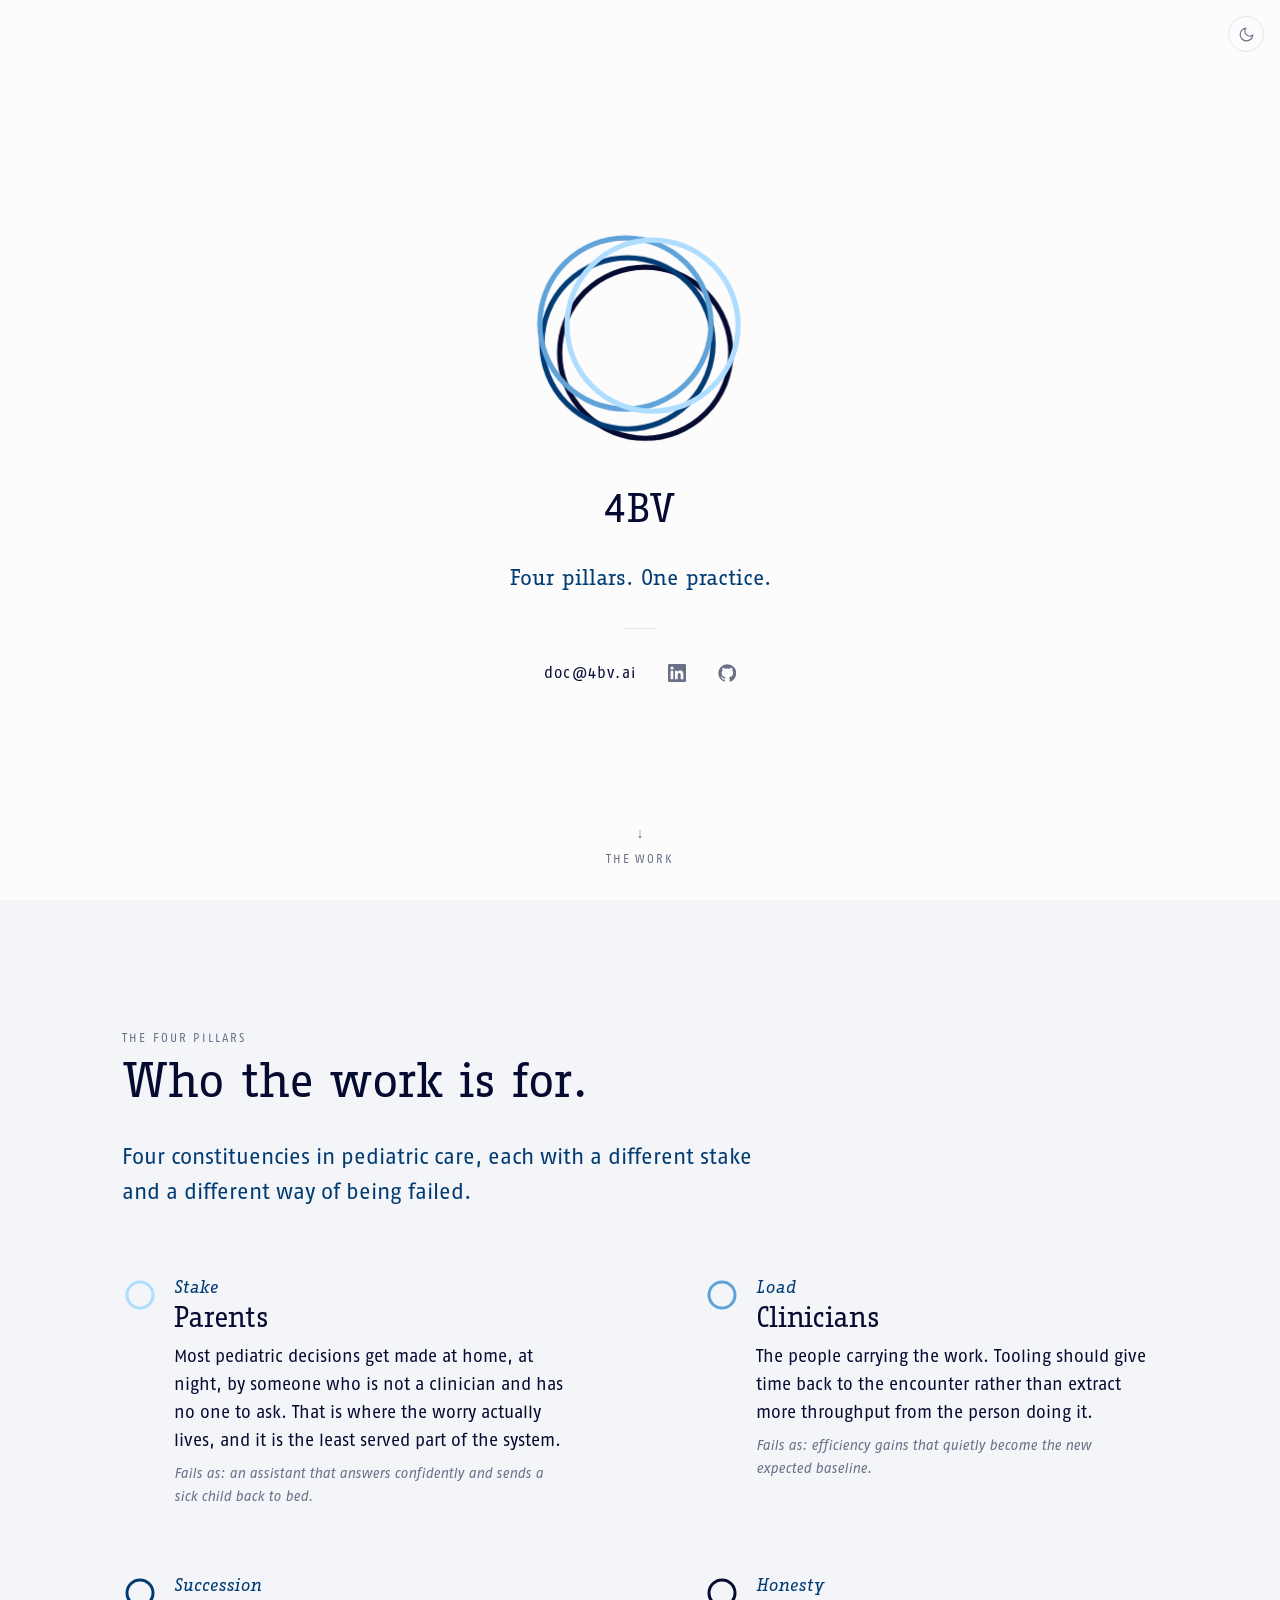
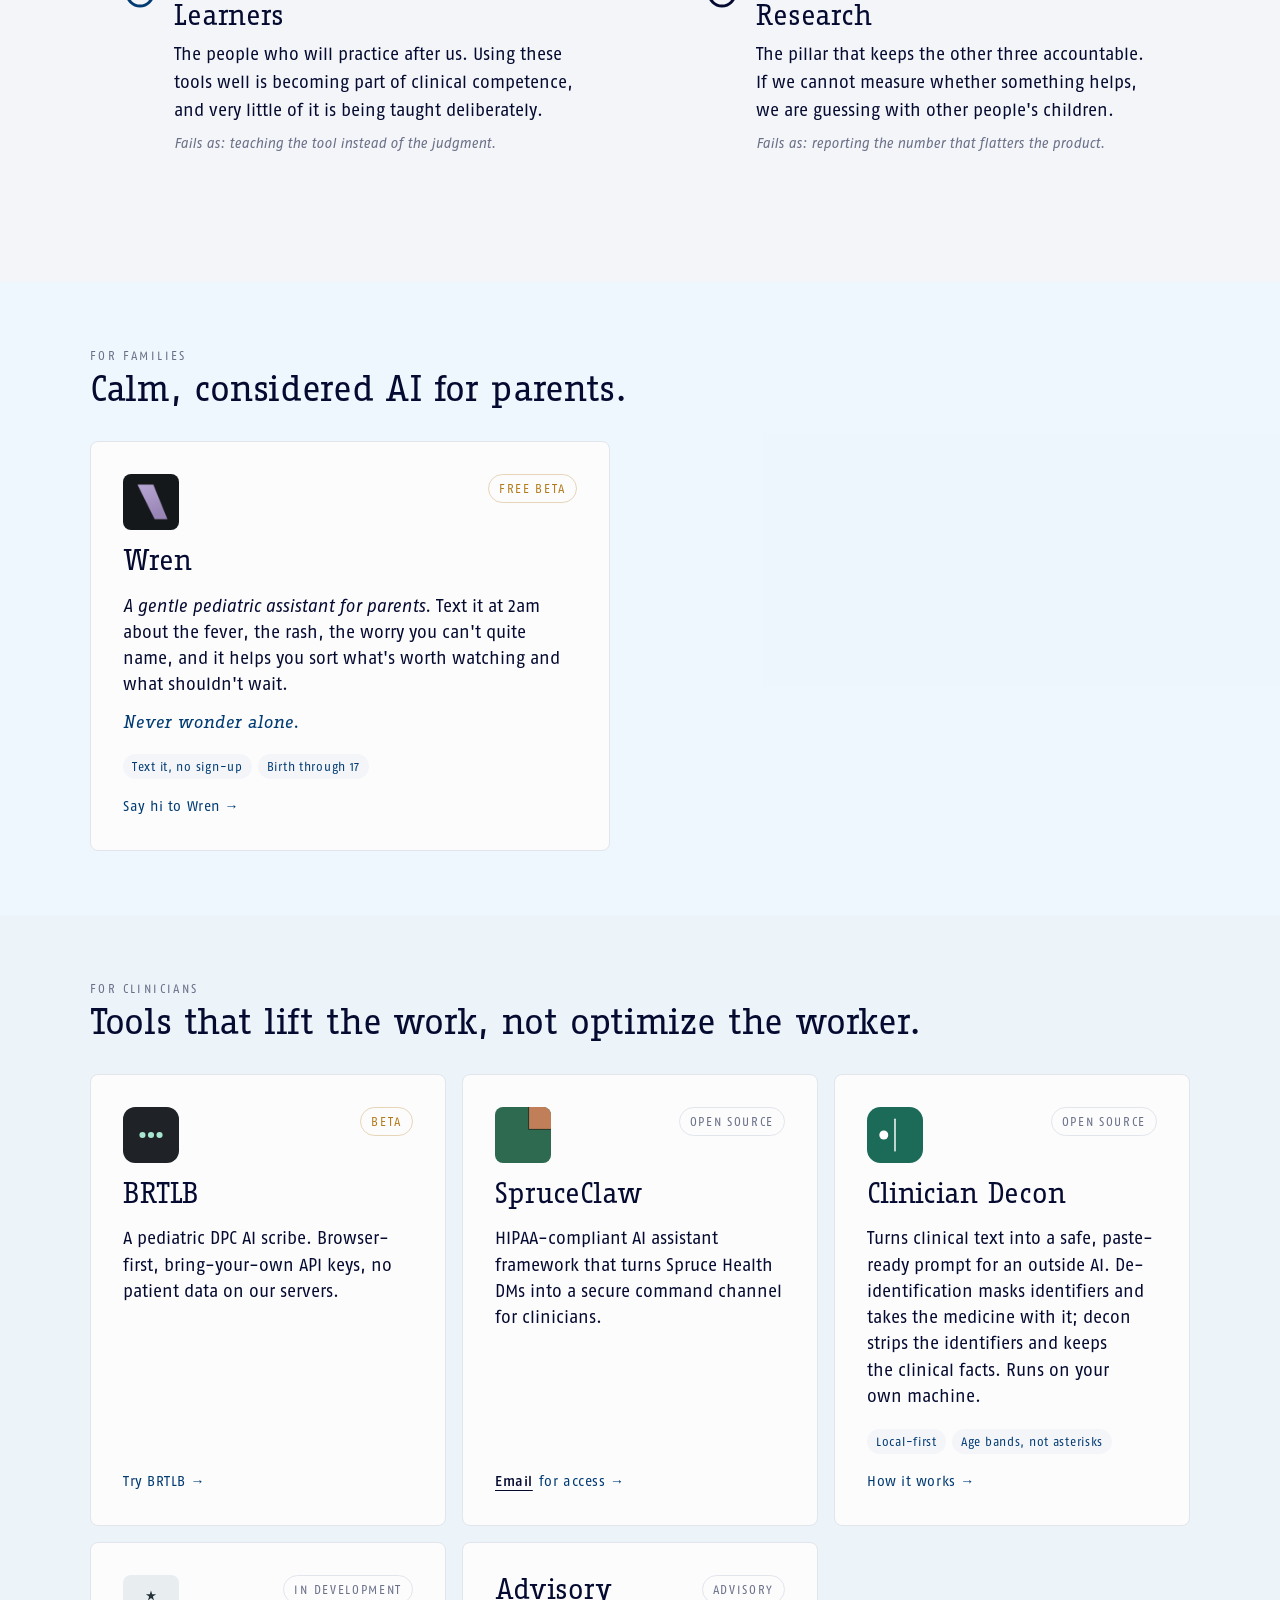
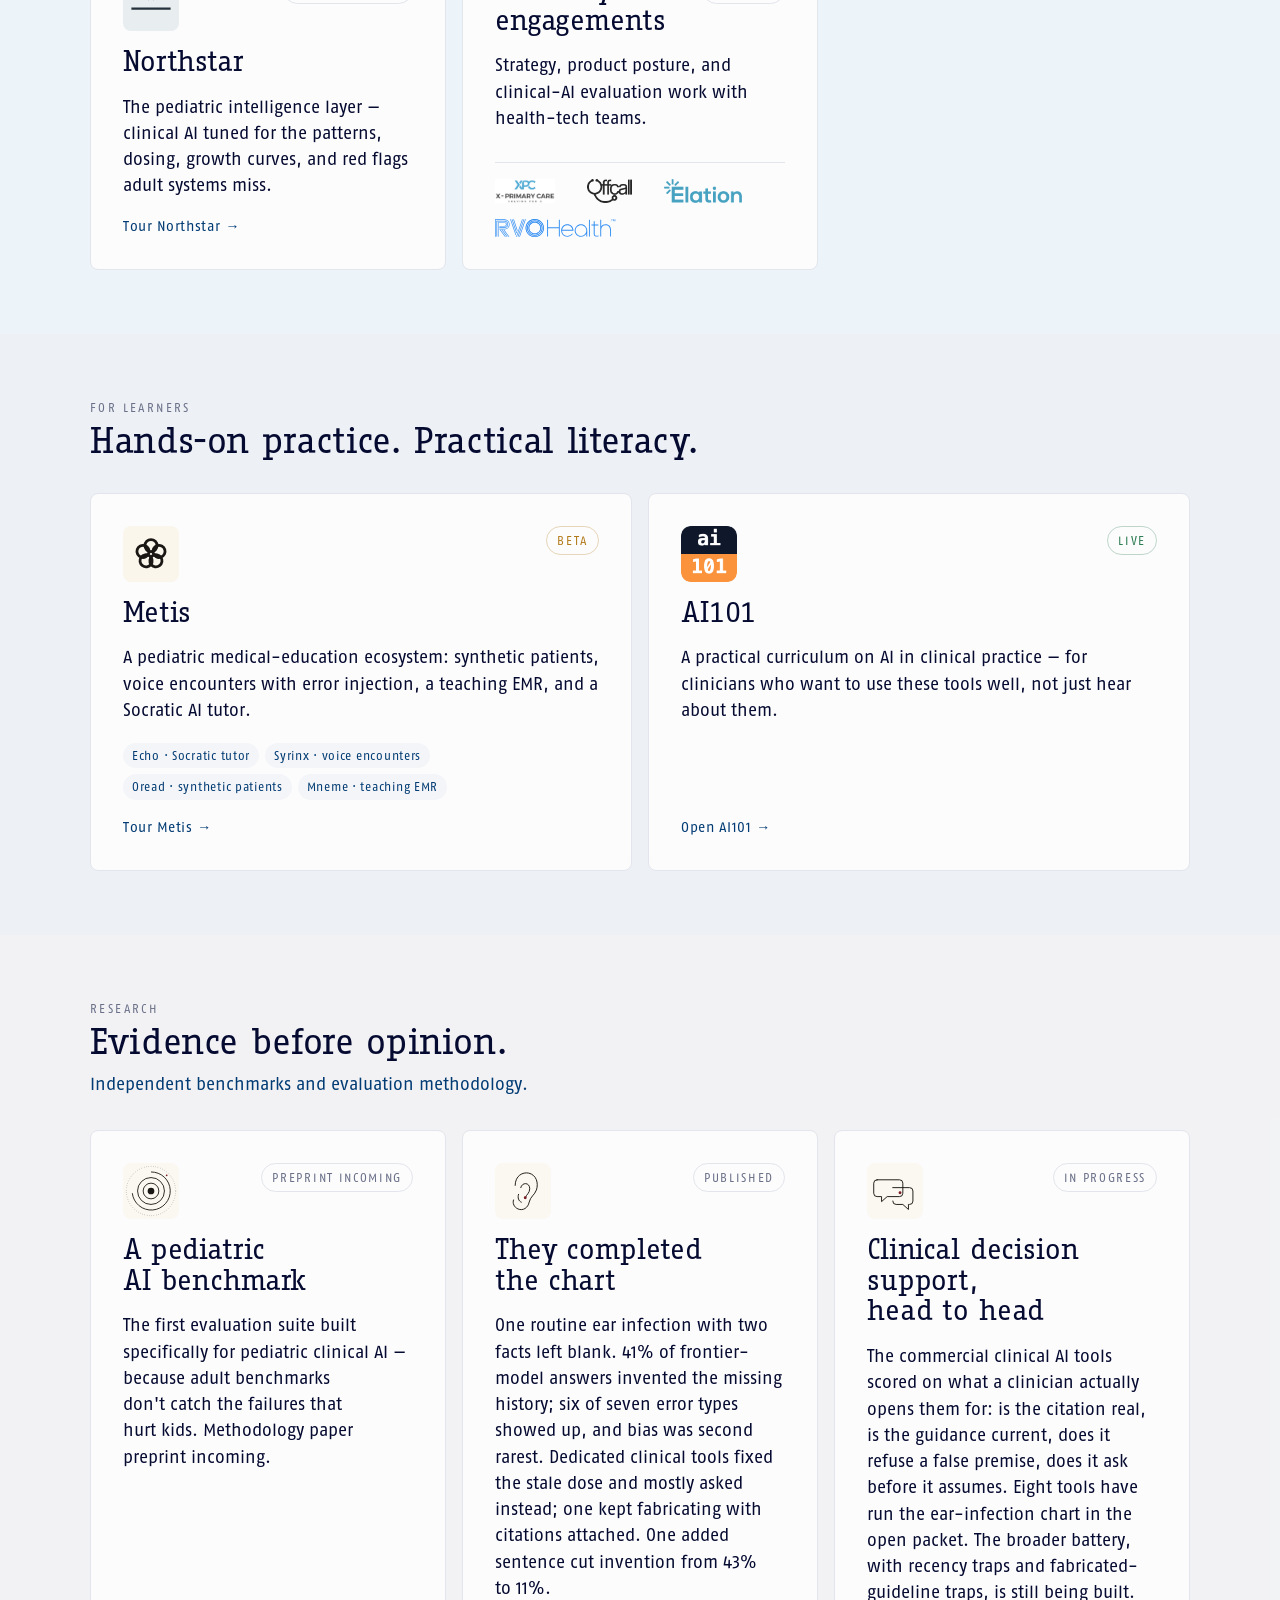
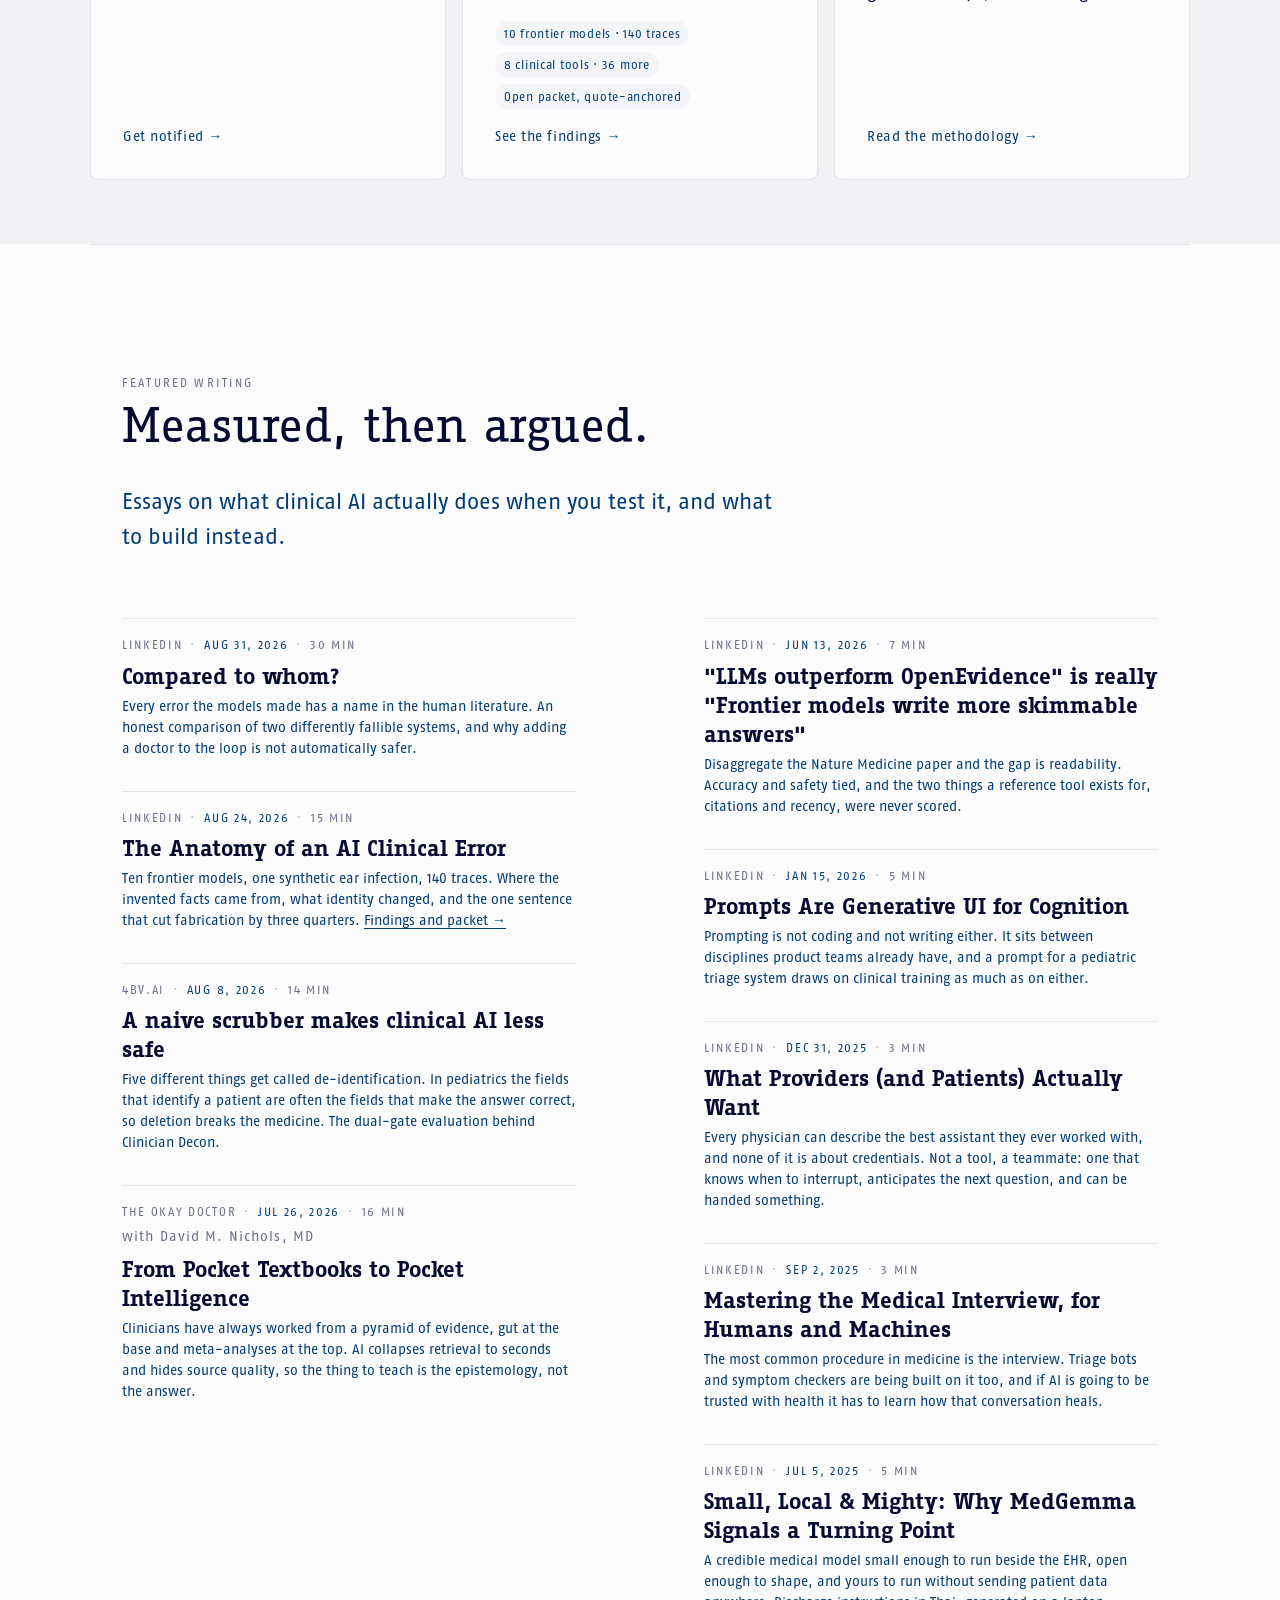
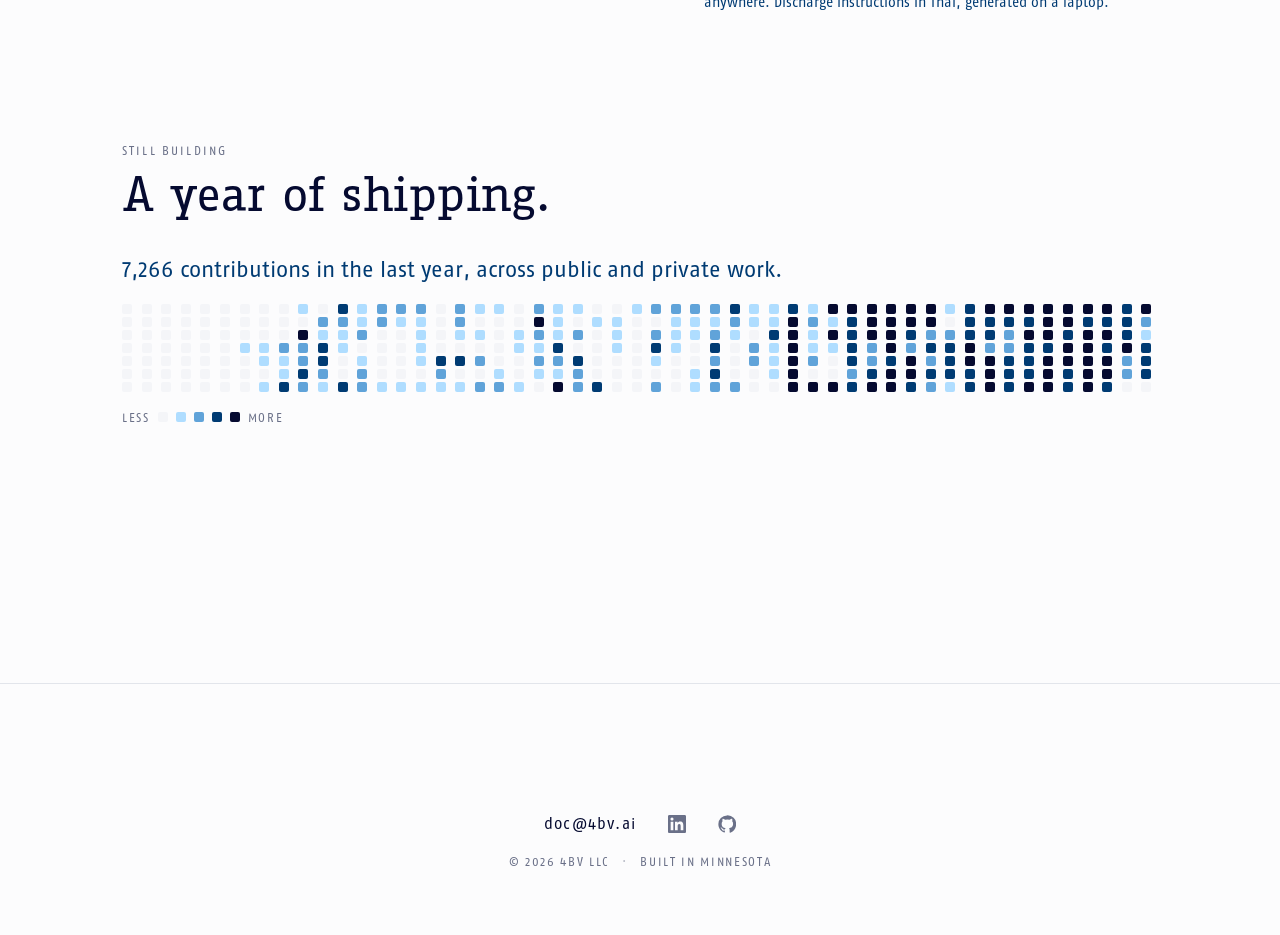
==== commit 36a55588: "CHORE: CDS card mark — two overlapping answers Replaces the overlapping-frames mark, whose plus sign" ====
--- a/index.html
+++ b/index.html
@@ -1071,13 +1071,12 @@
               <div class="pcard__mark" style="background: #fbf8f1; color: #1a1814;" aria-hidden="true">
                 <svg viewBox="0 0 100 100" preserveAspectRatio="xMidYMid meet">
                   <g fill="none" stroke="currentColor" stroke-width="1.7" stroke-linecap="round" stroke-linejoin="round">
-                    <!-- two tools, same question: overlapping frames -->
-                    <rect x="20" y="26" width="42" height="42" rx="6"/>
-                    <rect x="38" y="36" width="42" height="42" rx="6"/>
-                    <!-- the shared cell they disagree on -->
-                    <path d="M44 52h12M50 46v12" opacity="0.55"/>
+                    <!-- two tools, same question, different answers -->
+                    <path d="M18 30h40a6 6 0 0 1 6 6v18a6 6 0 0 1-6 6H36l-10 9v-9h-8a6 6 0 0 1-6-6V36a6 6 0 0 1 6-6z"/>
+                    <path d="M46 44h30a6 6 0 0 1 6 6v18a6 6 0 0 1-6 6h-2v9l-10-9H52a6 6 0 0 1-6-6"/>
                   </g>
-                  <circle cx="72" cy="30" r="2.6" fill="#7a1f24"/>
+                  <!-- where they disagree -->
+                  <circle cx="59" cy="53" r="2.6" fill="#7a1f24"/>
                 </svg>
               </div>
               <span class="pcard__status">In progress</span>
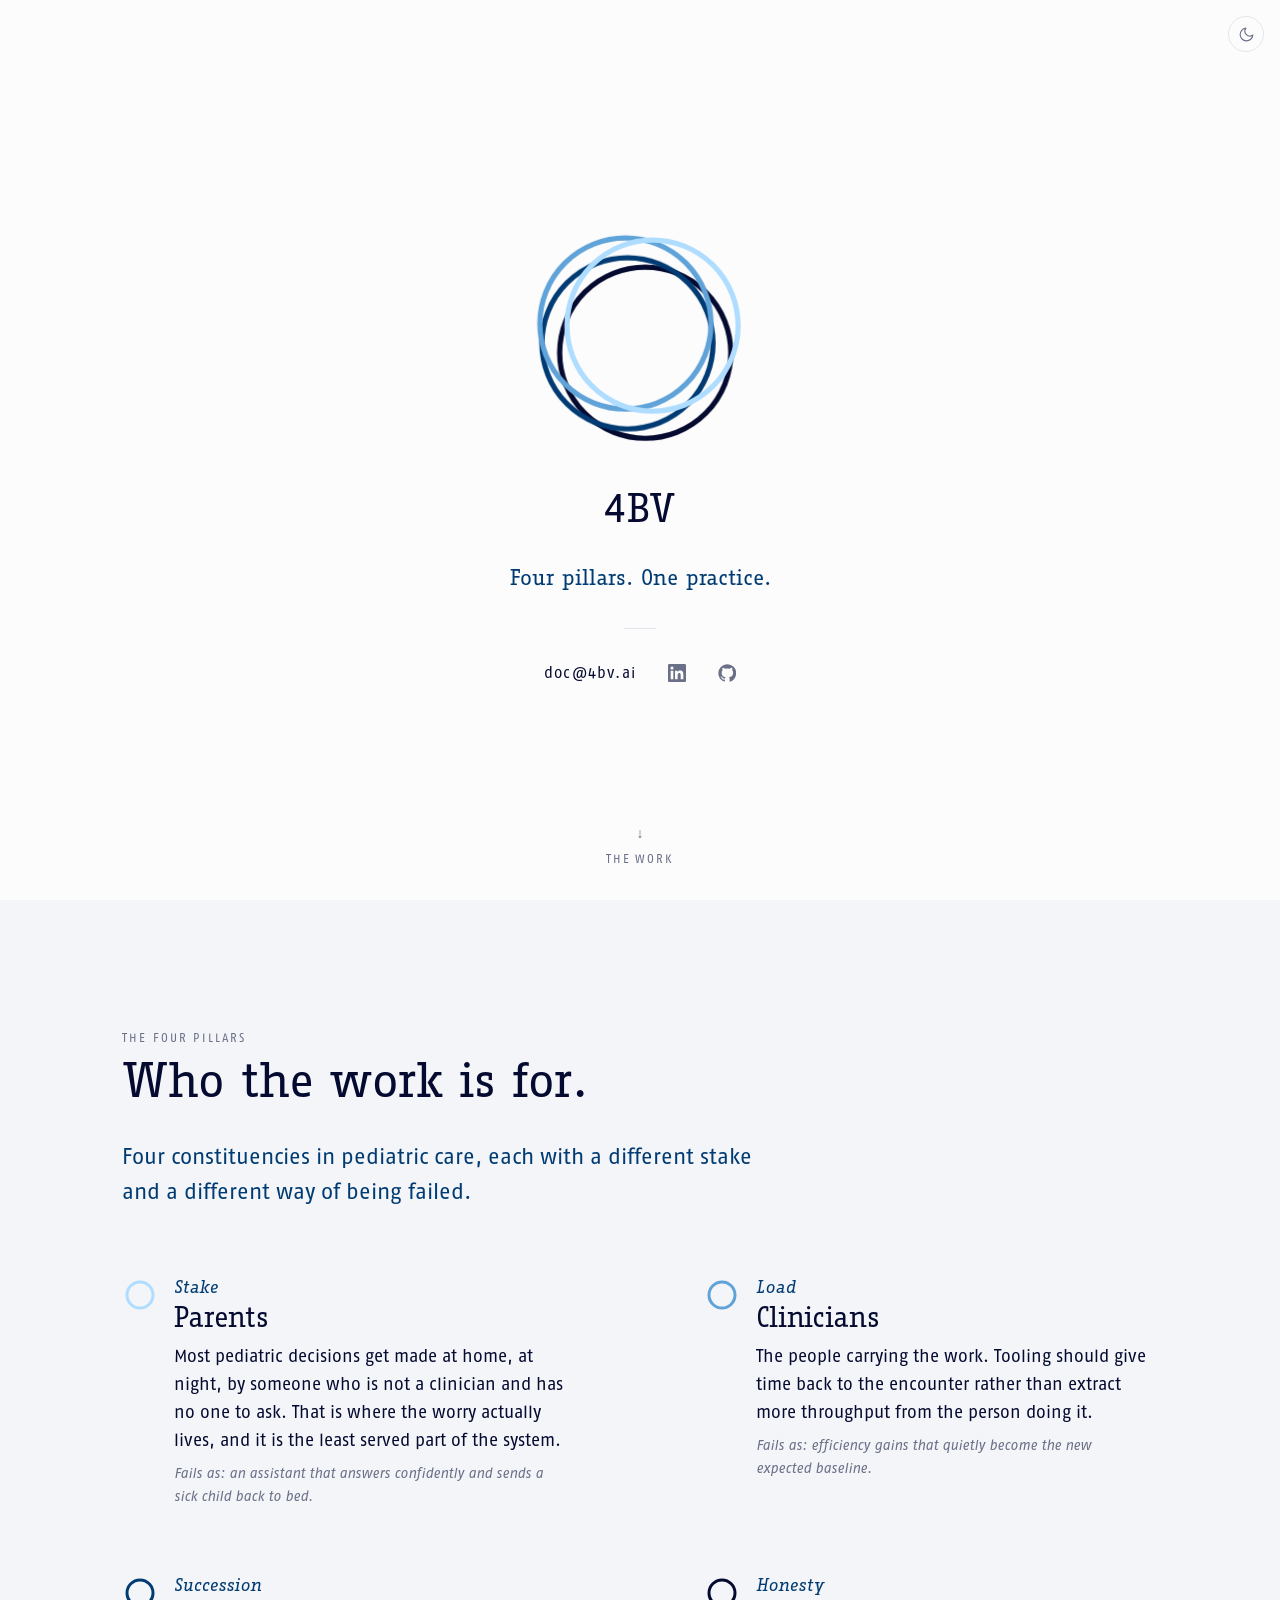
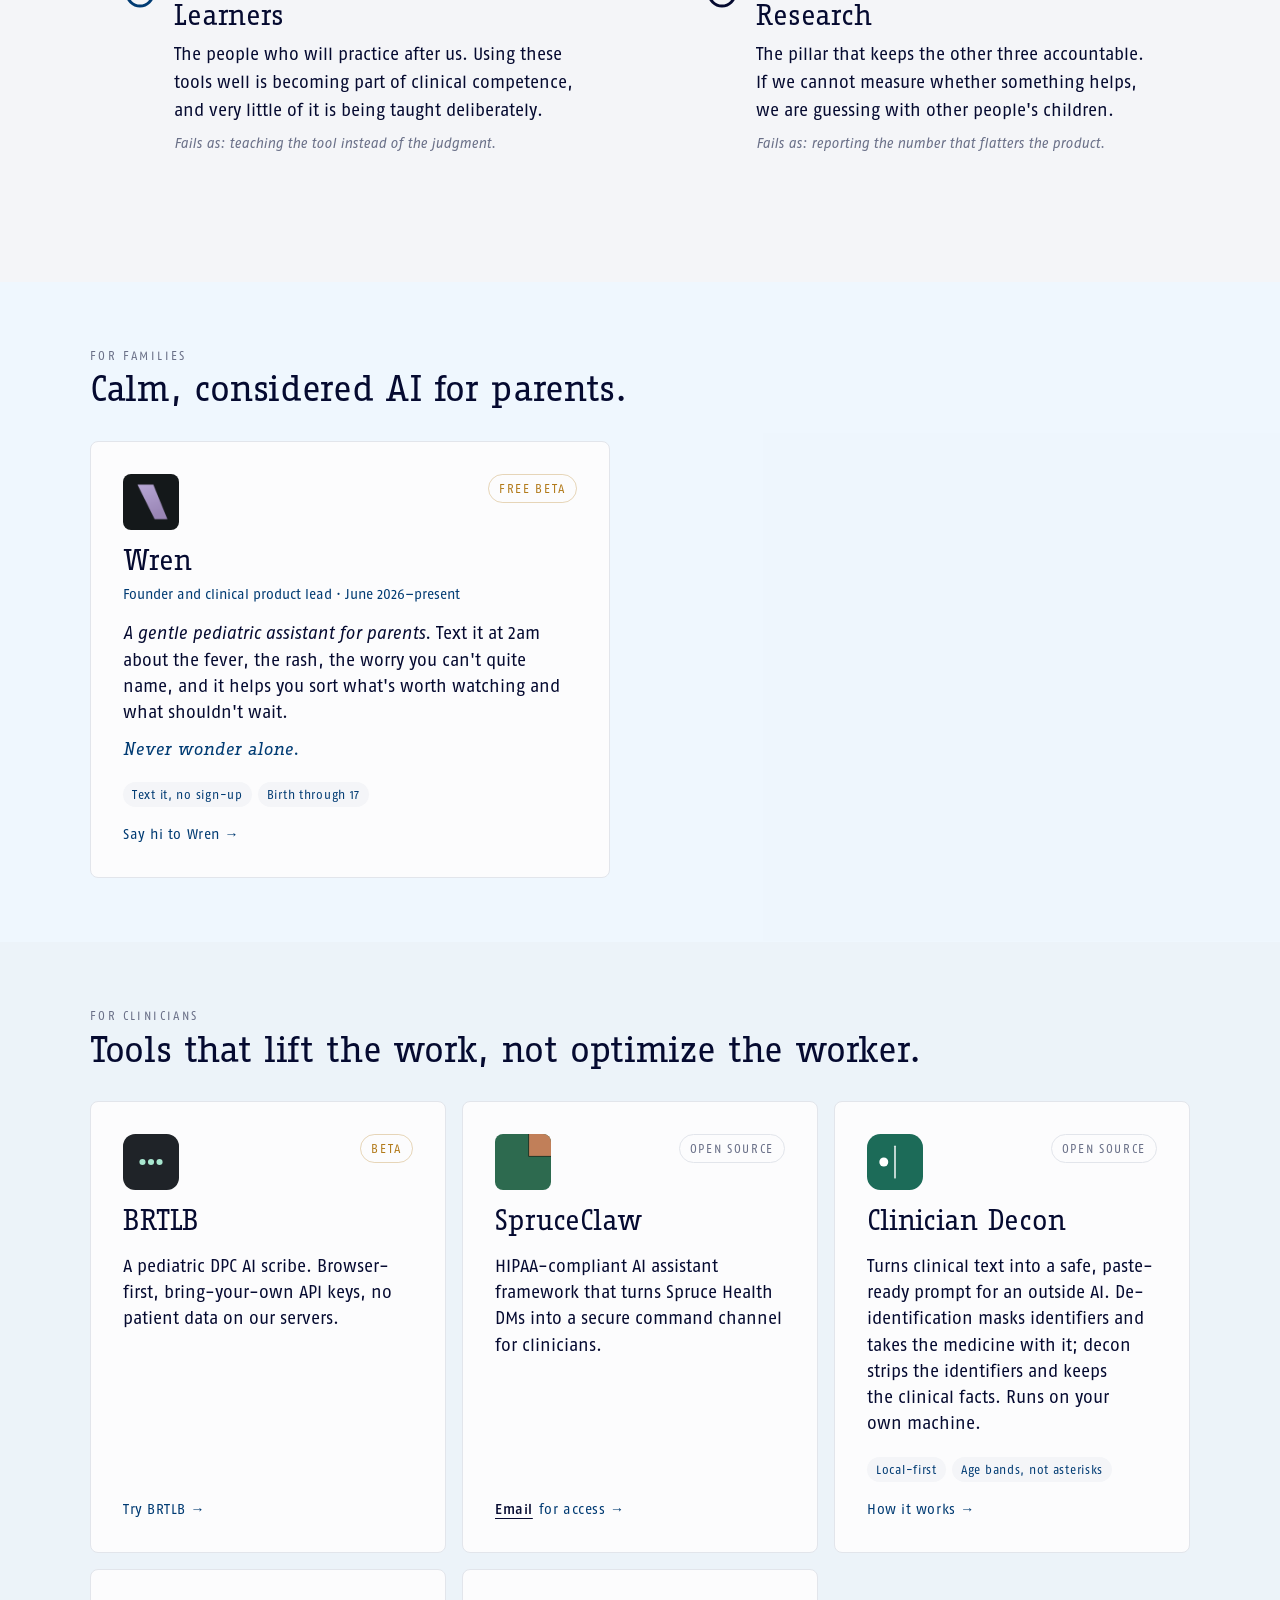
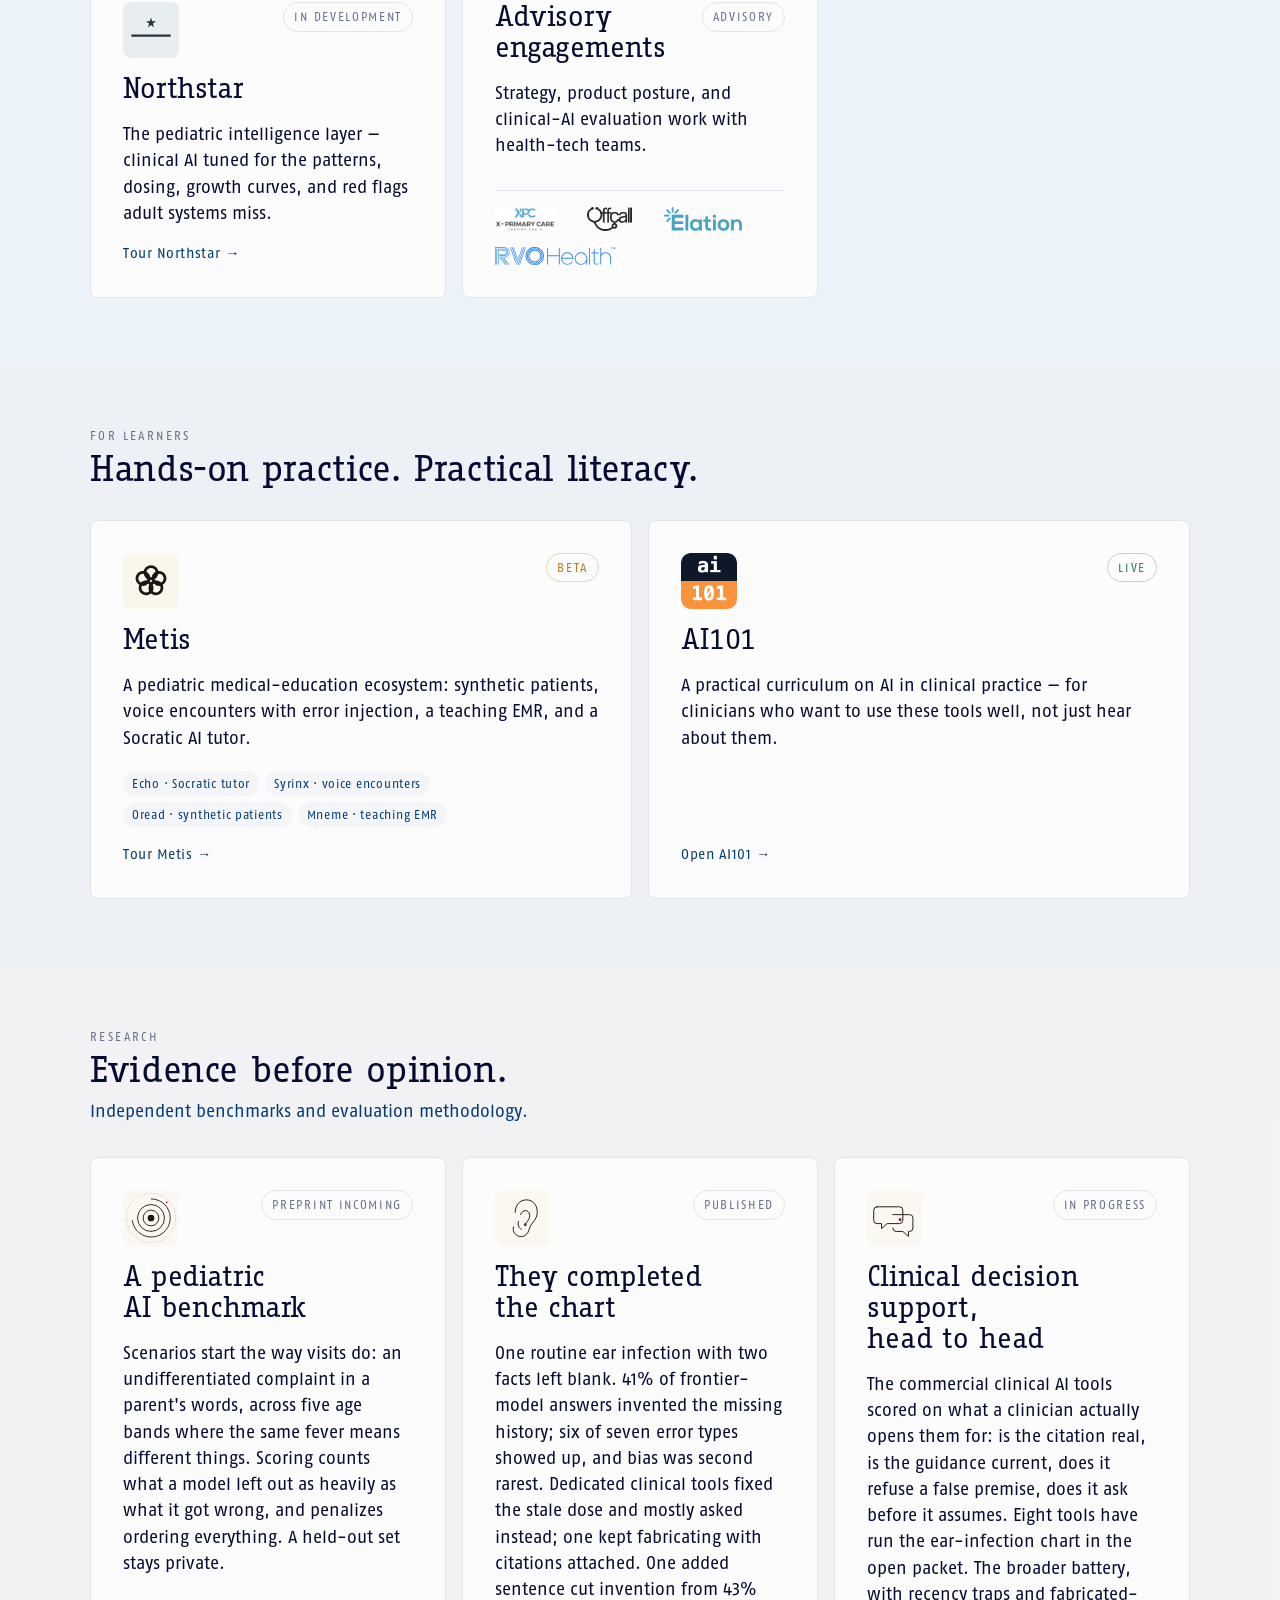
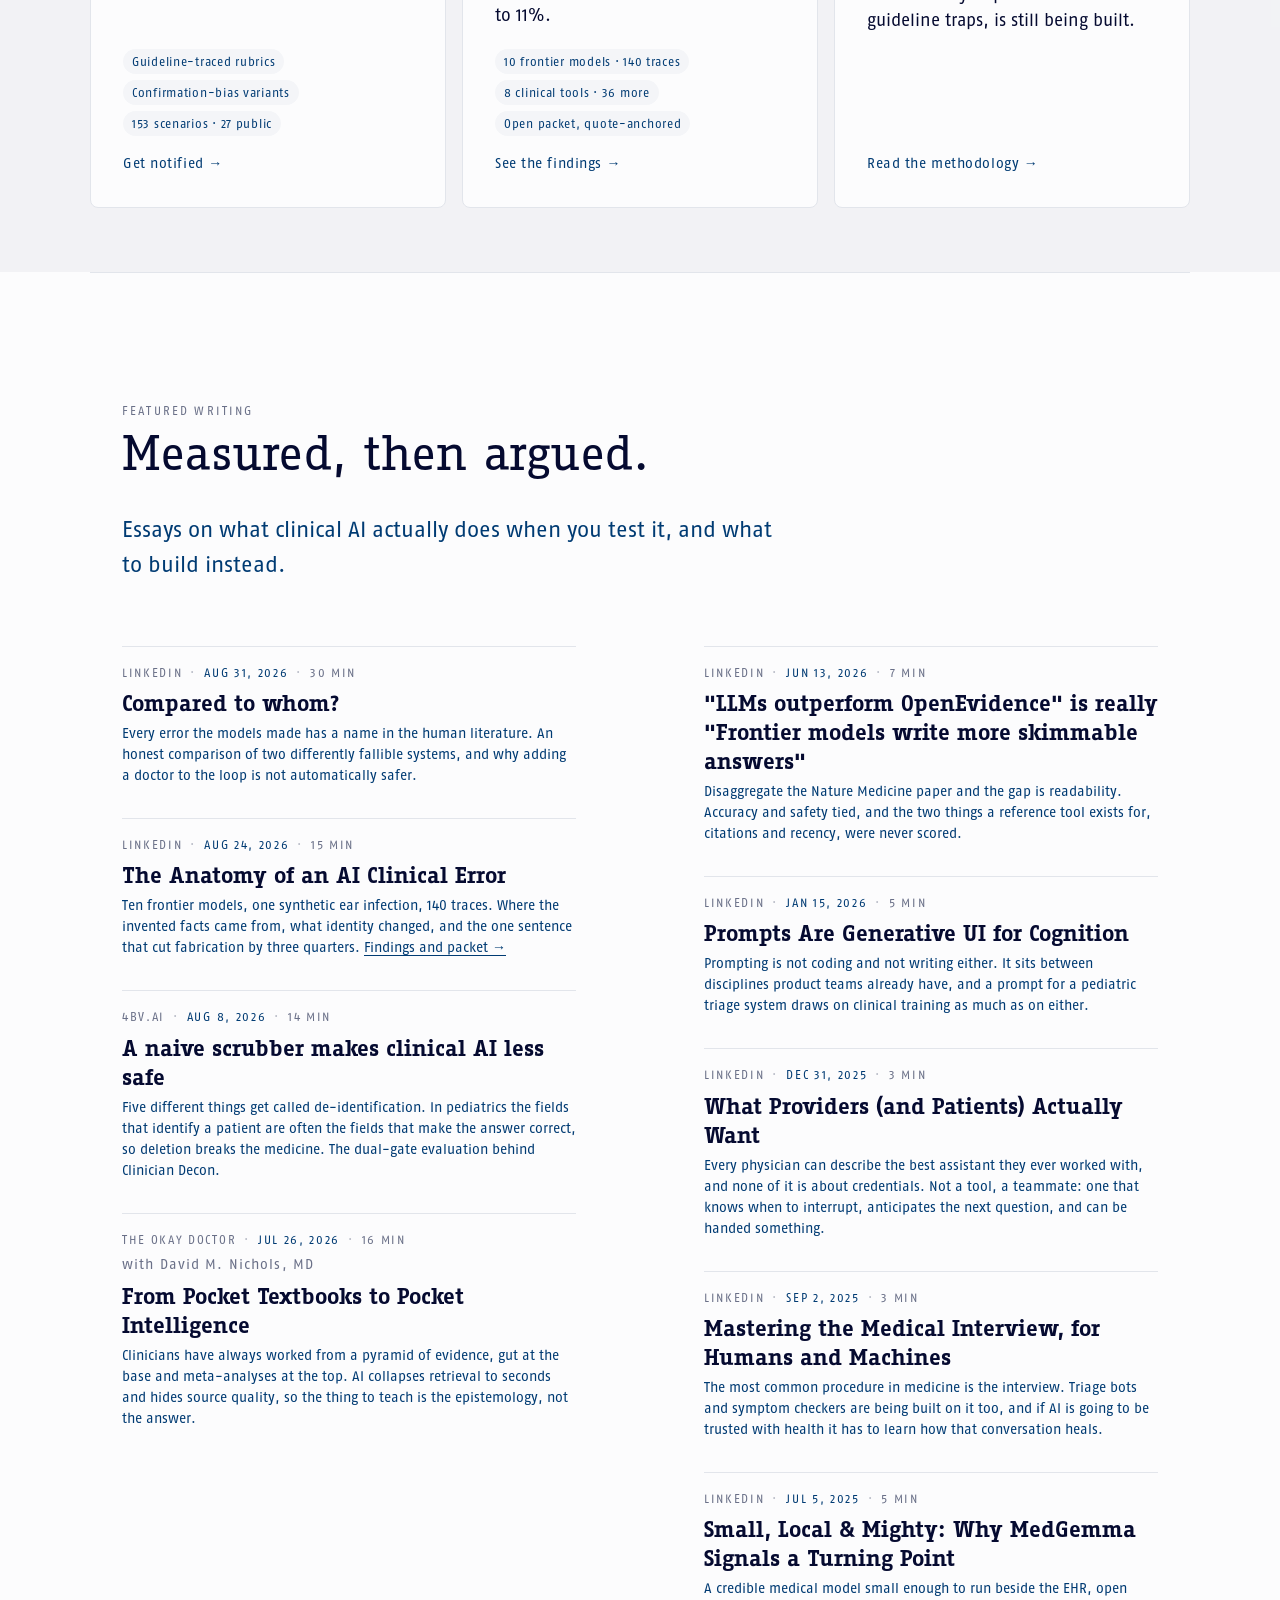
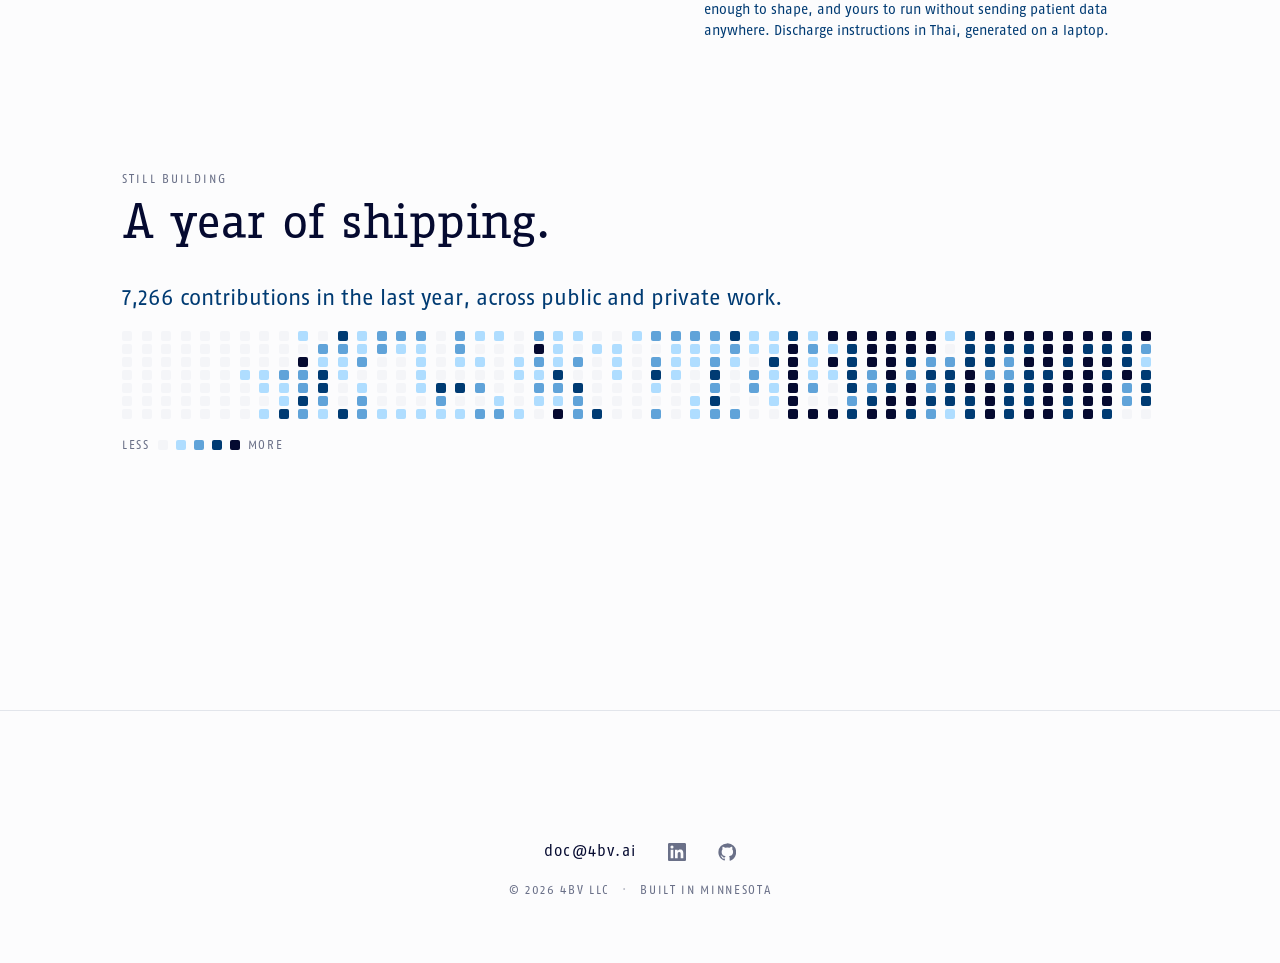
==== commit 23e48e3b: "DOCS: Benchmark card — what the benchmark is, without the name Replaces the 'first evaluation suite'" ====
--- a/index.html
+++ b/index.html
@@ -458,6 +458,13 @@
       color: var(--text-primary);
       margin: 0;
       letter-spacing: -0.005em;
+    }
+    .pcard__meta {
+      font-family: var(--font-ui);
+      font-size: var(--fs-sm);
+      line-height: 1.4;
+      color: var(--text-secondary);
+      margin: -8px 0 0;
     }
     .pcard__lede {
       font-family: var(--font-body);
@@ -854,6 +861,7 @@
               <span class="pcard__status pcard__status--beta">Free beta</span>
             </div>
             <h4 class="pcard__name">Wren</h4>
+            <p class="pcard__meta">Founder and clinical product lead · June 2026–present</p>
             <p class="pcard__lede"><em>A gentle pediatric assistant for parents.</em> Text it at 2am about the fever, the rash, the worry you can't quite name, and it helps you sort what's worth watching and what shouldn't wait.</p>
             <p class="pcard__tagline">Never wonder alone.</p>
             <div class="pcard__chips">
@@ -1035,7 +1043,12 @@
               <span class="pcard__status">Preprint incoming</span>
             </div>
             <h4 class="pcard__name">A pediatric AI benchmark</h4>
-            <p class="pcard__lede">The first evaluation suite built specifically for pediatric clinical AI — because adult benchmarks don't catch the failures that hurt kids. Methodology paper preprint incoming.</p>
+            <p class="pcard__lede">Scenarios start the way visits do: an undifferentiated complaint in a parent's words, across five age bands where the same fever means different things. Scoring counts what a model left out as heavily as what it got wrong, and penalizes ordering everything. A held-out set stays private.</p>
+            <div class="pcard__chips">
+              <span class="pcard__chip">Guideline-traced rubrics</span>
+              <span class="pcard__chip">Confirmation-bias variants</span>
+              <span class="pcard__chip">153 scenarios · 27 public</span>
+            </div>
             <a href="mailto:michael@hobbs.md" class="pcard__cta">Get notified →</a>
           </div>
 
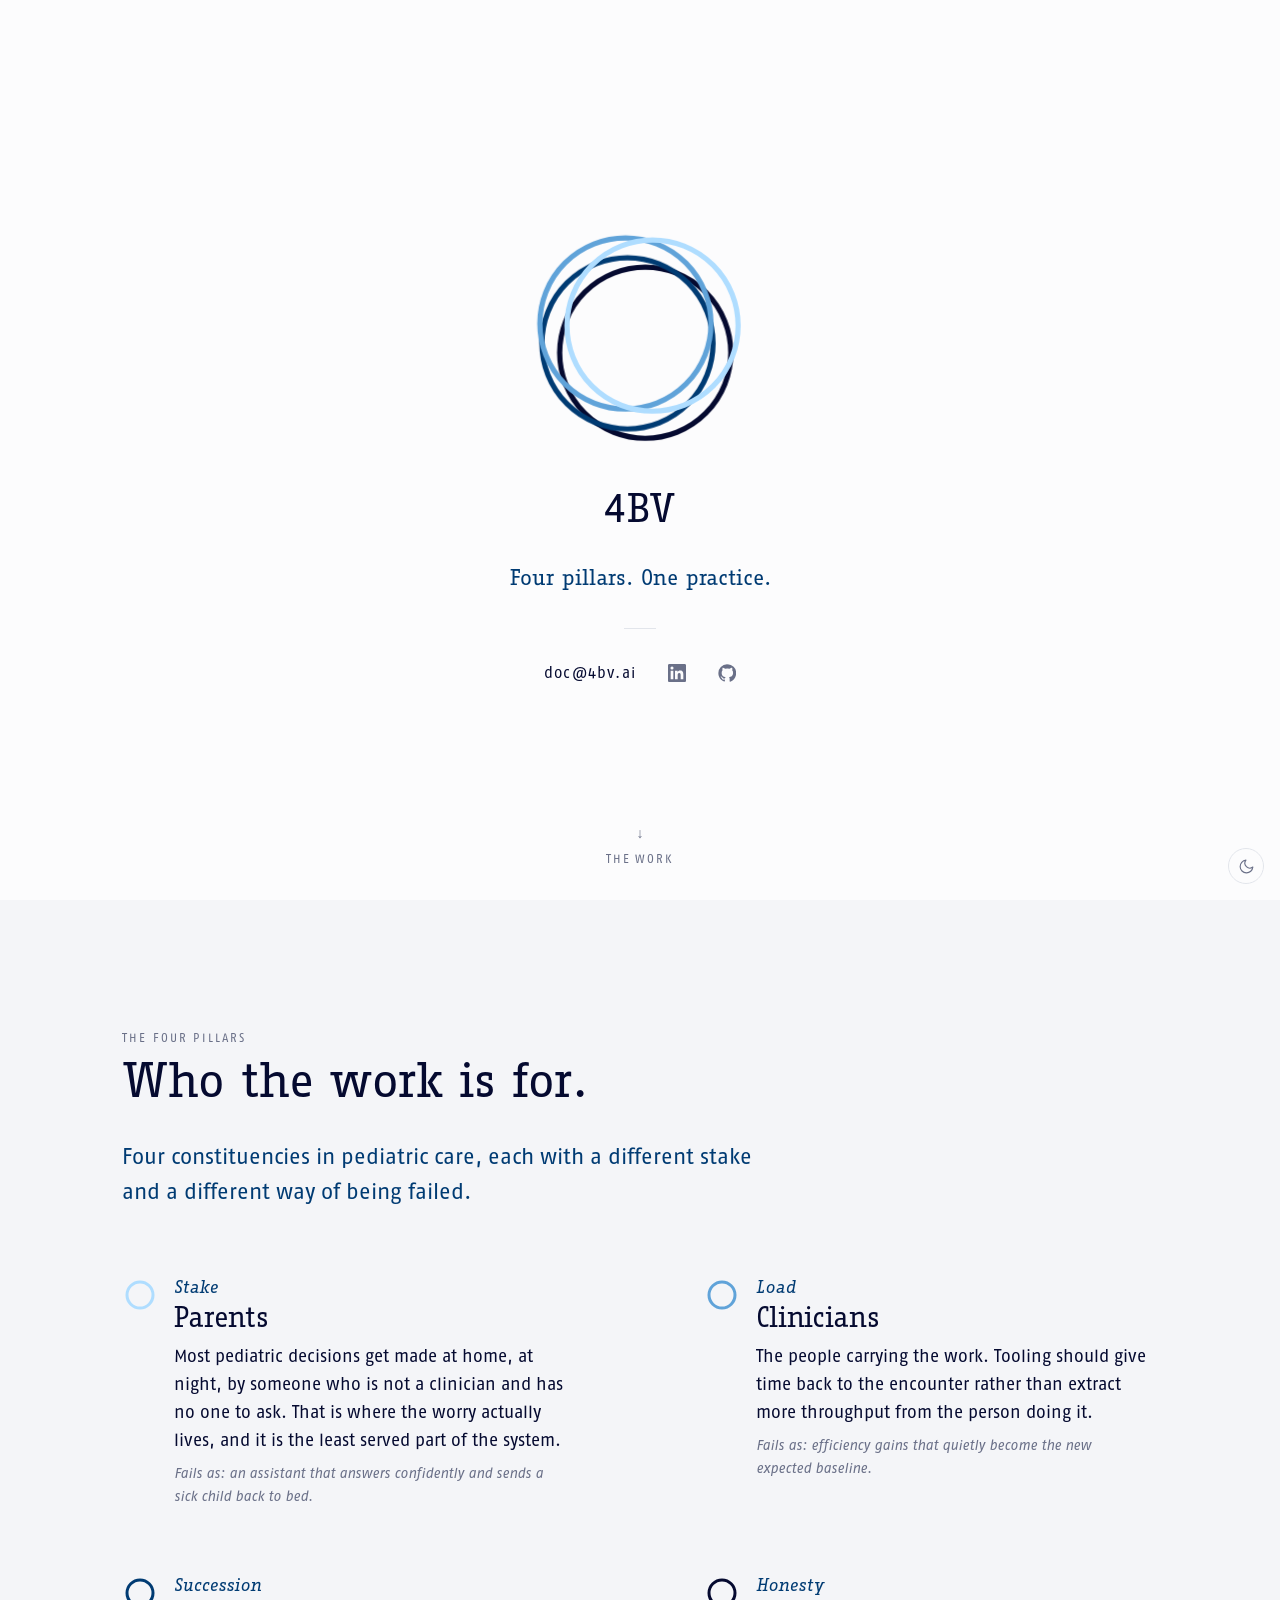
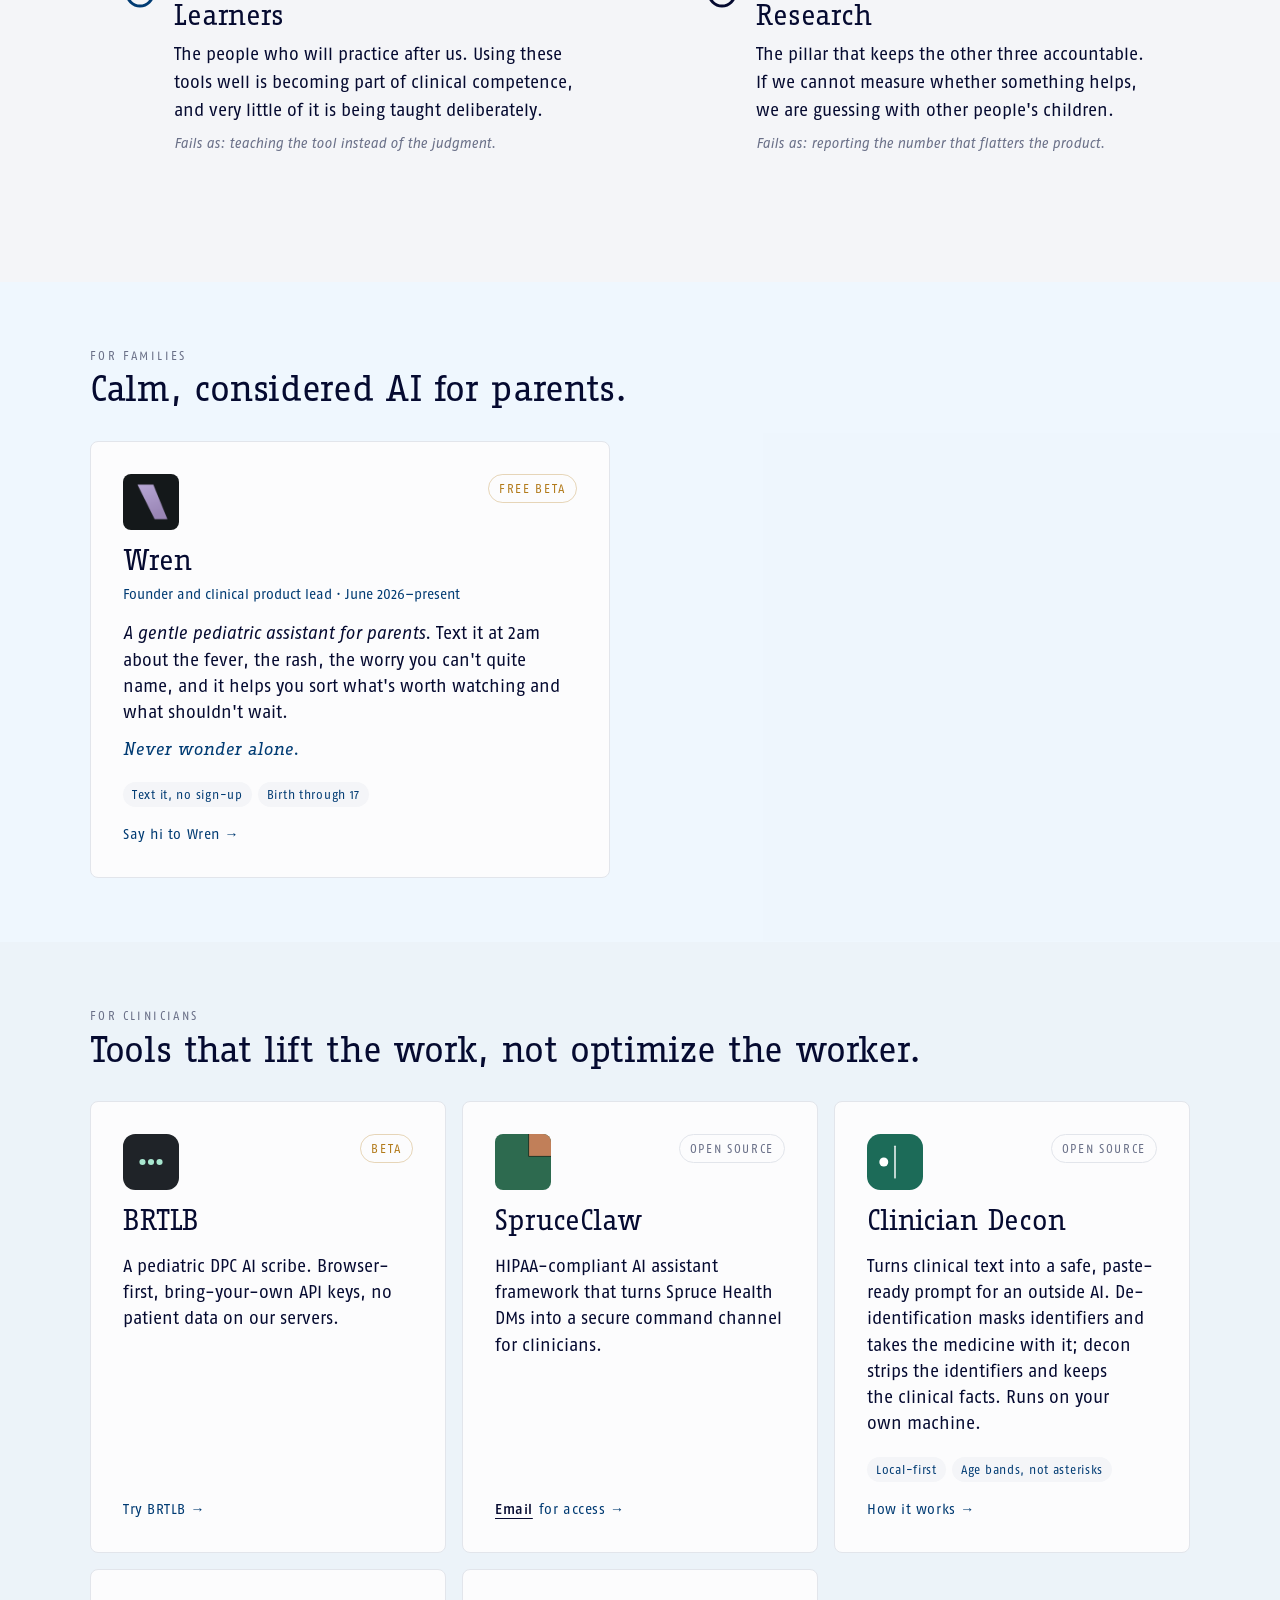
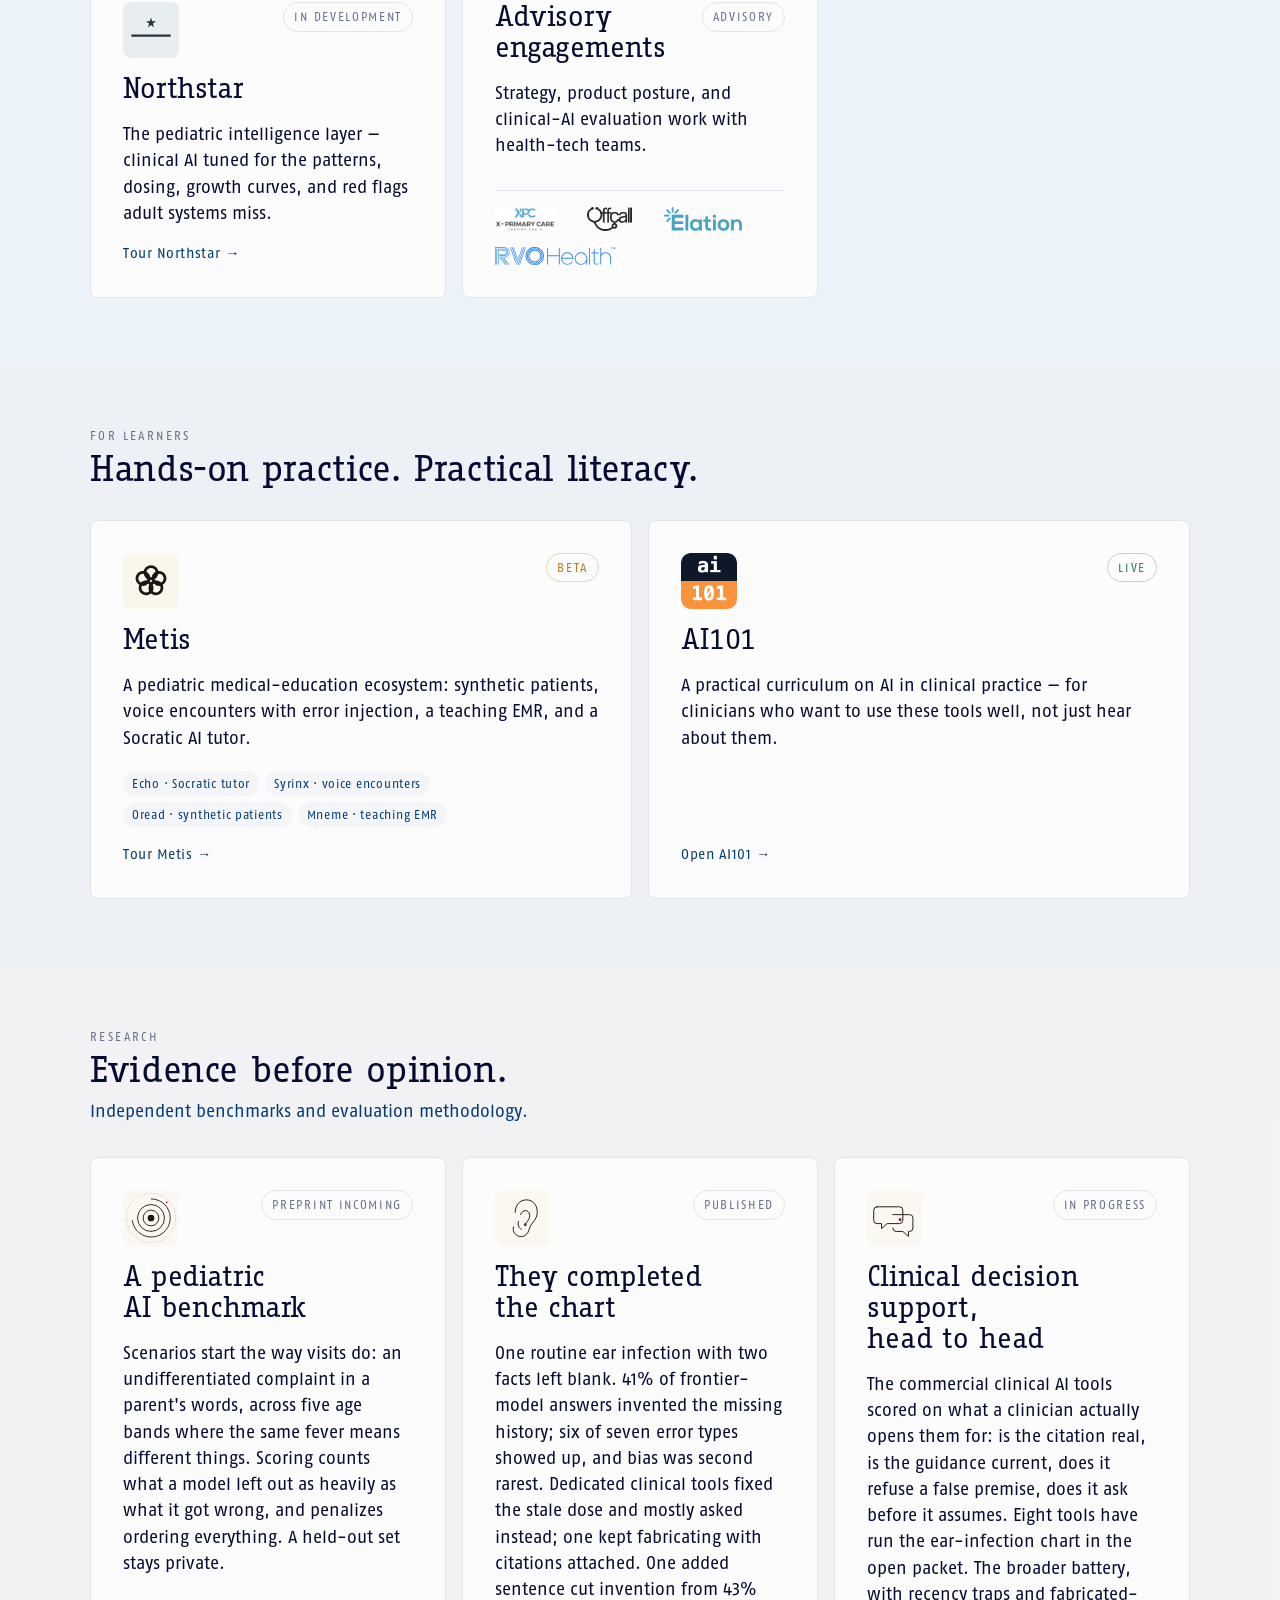
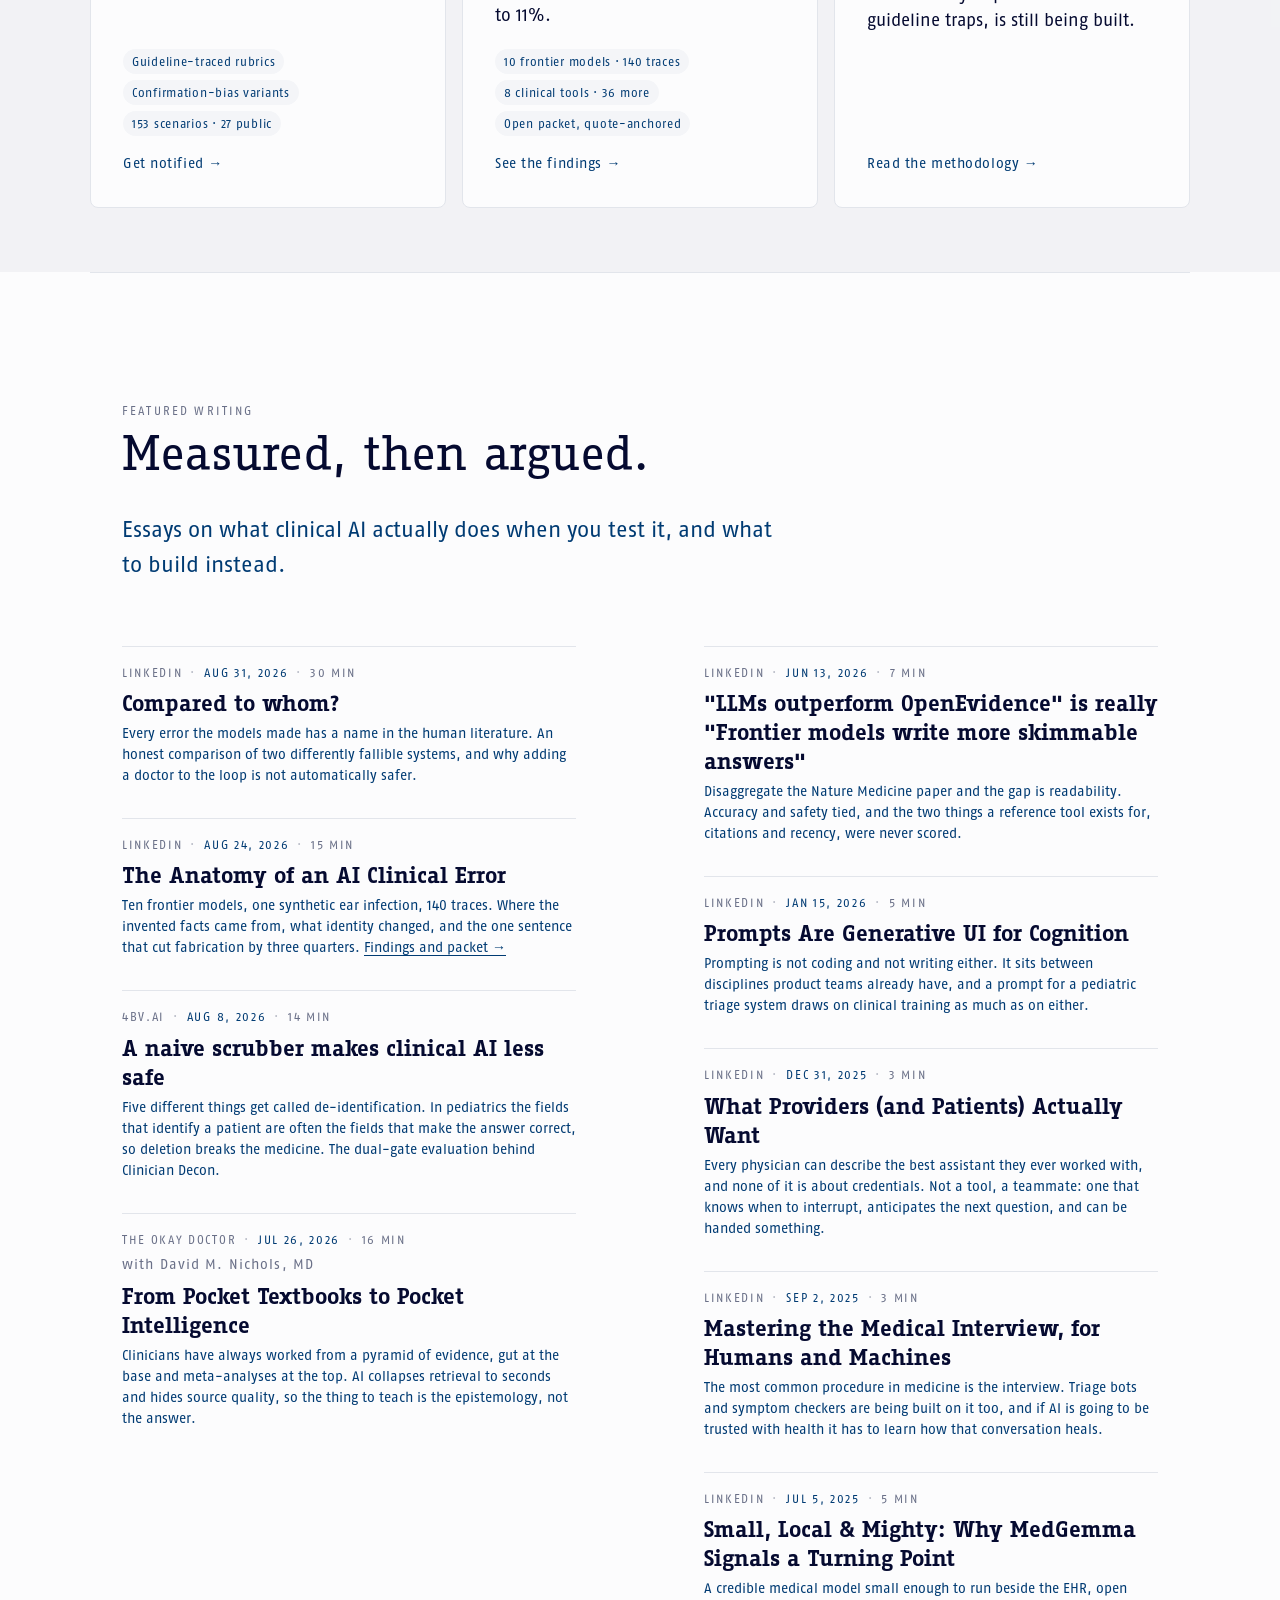
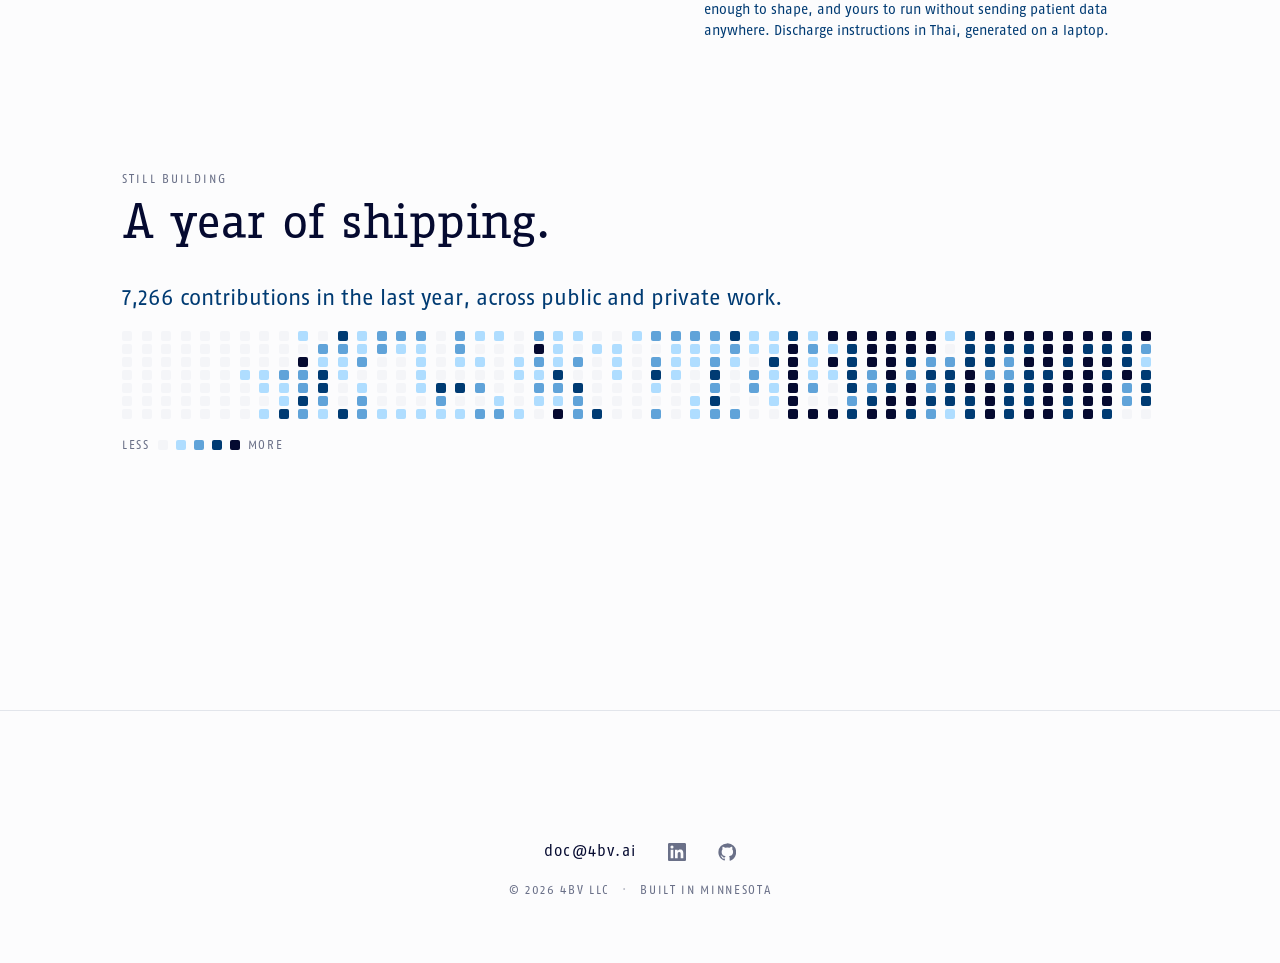
==== commit 4b533b0f: "CHORE: Theme toggle to bottom right Keeps it clear of the back link and eyebrow at the top of subpag" ====
--- a/index.html
+++ b/index.html
@@ -566,7 +566,7 @@
        ===================================================================== */
     .theme-toggle {
       position: fixed;
-      top: var(--space-md);
+      bottom: var(--space-md);
       right: var(--space-md);
       z-index: 10;
       display: inline-flex;
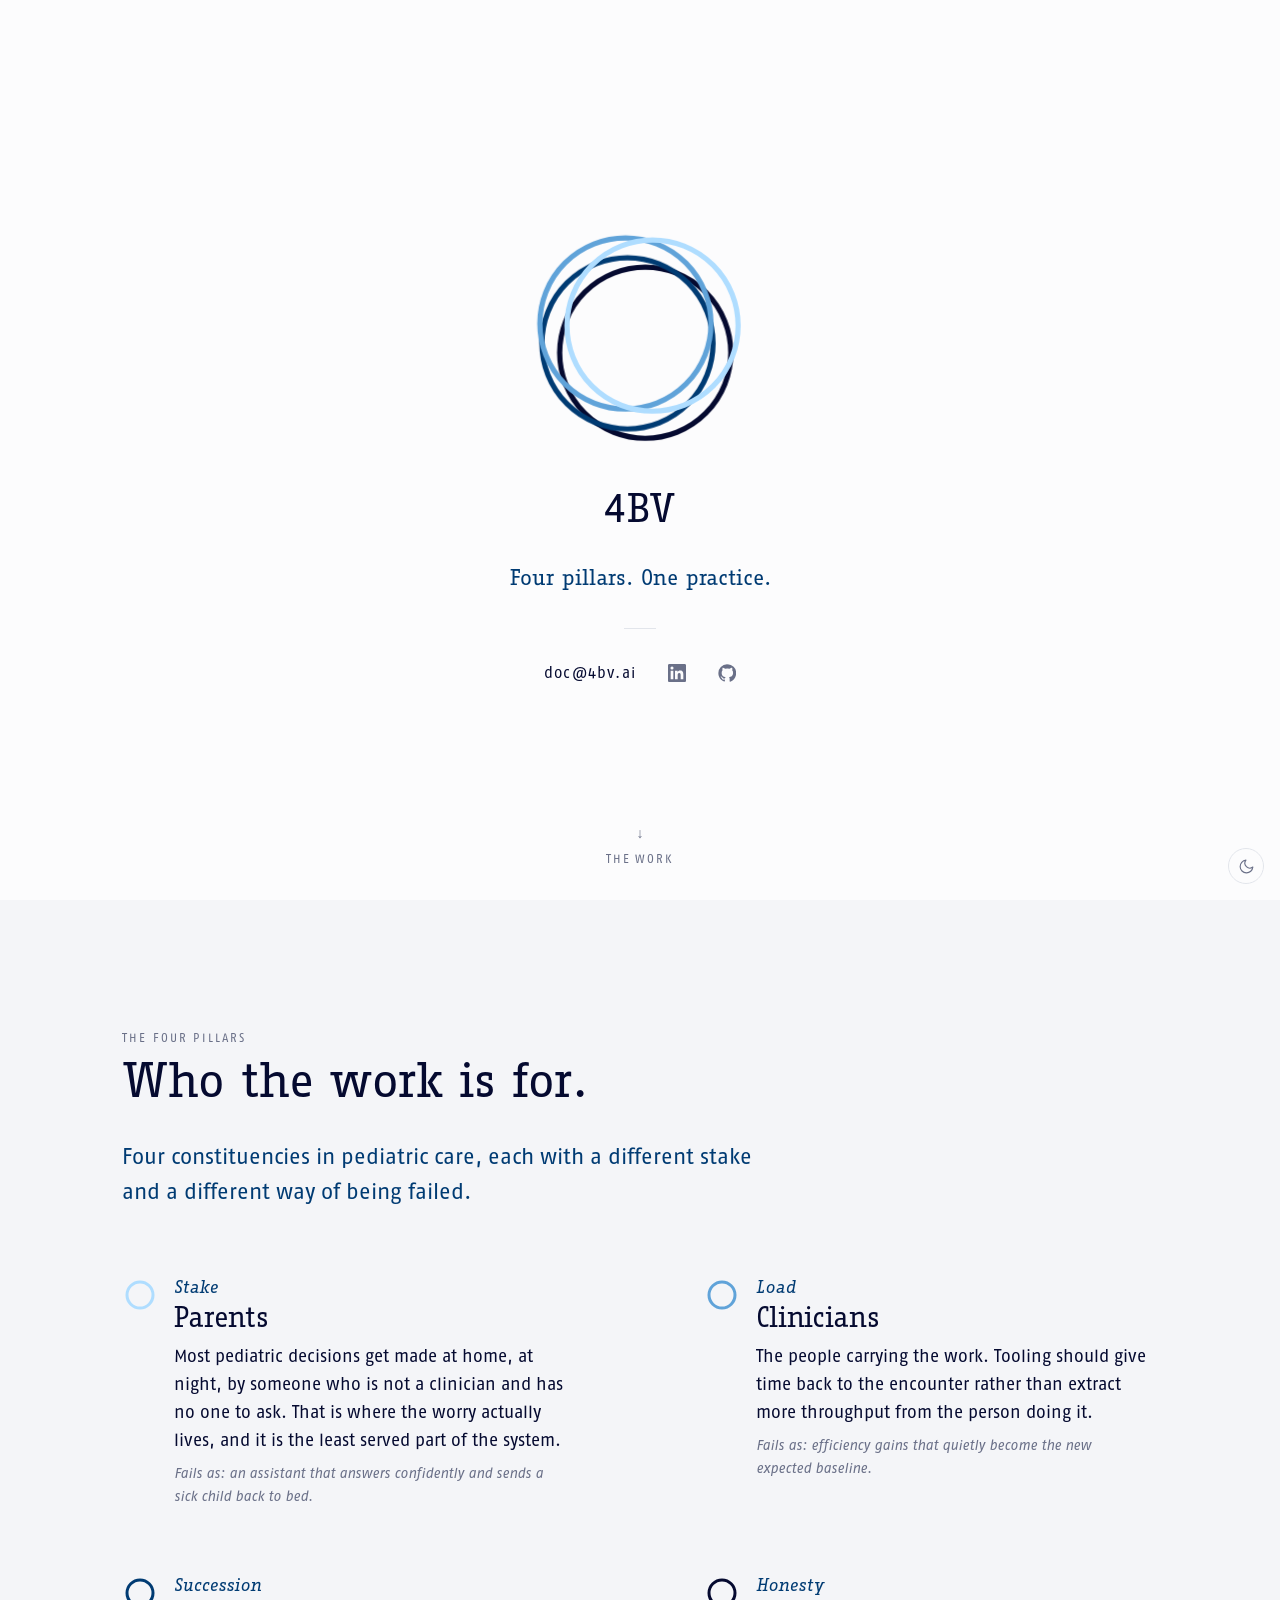
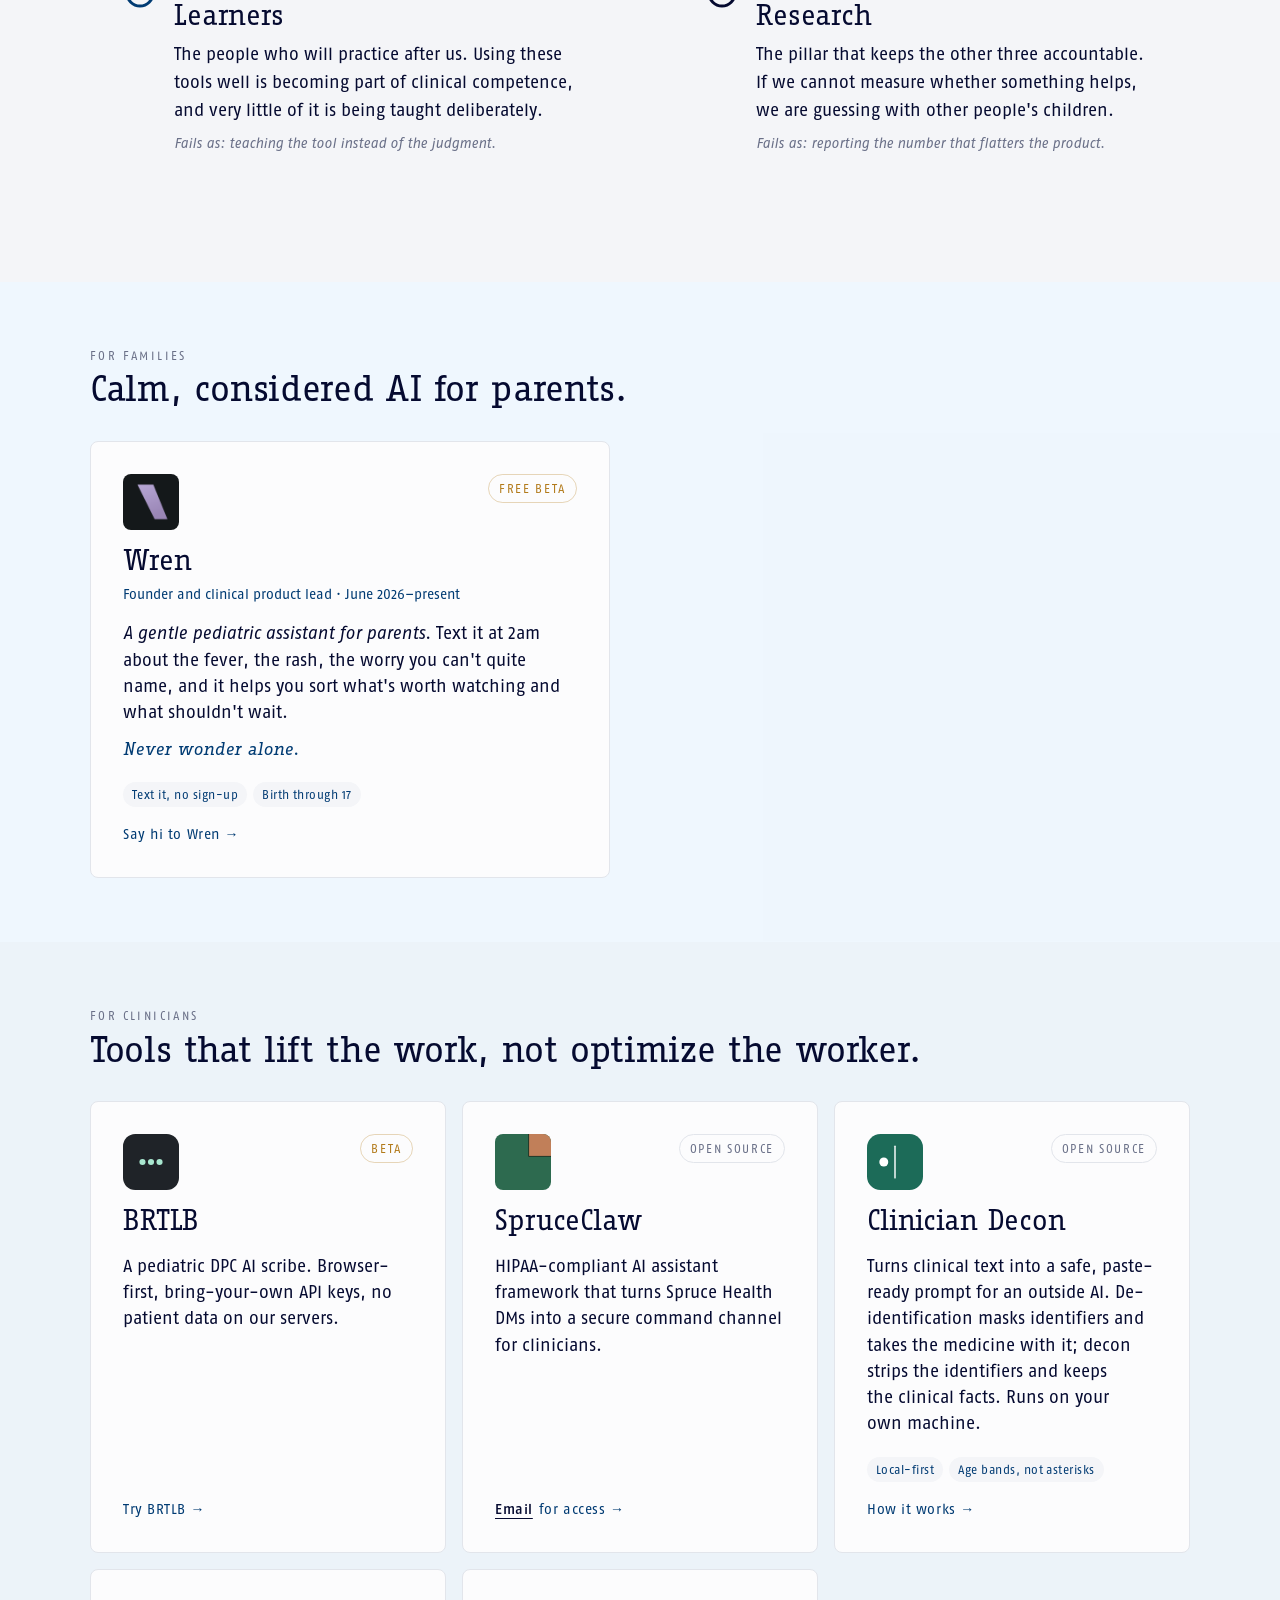
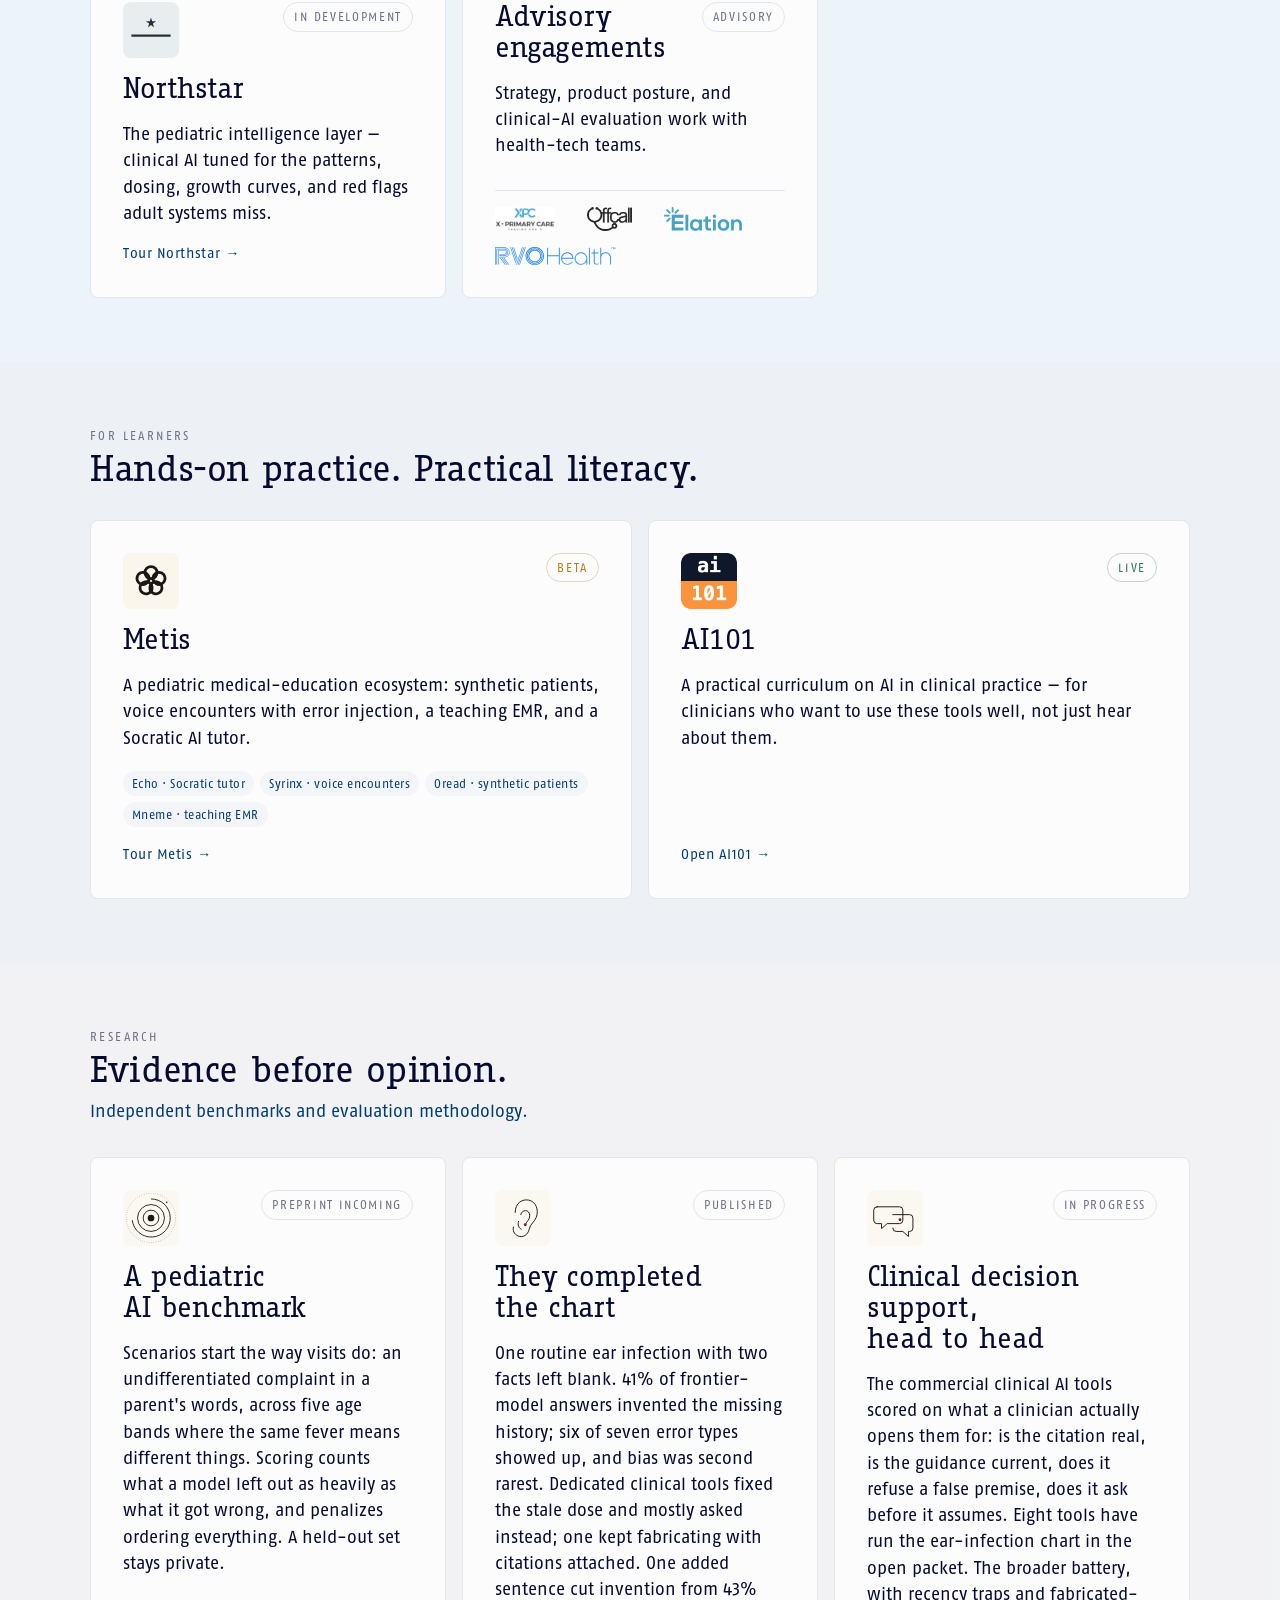
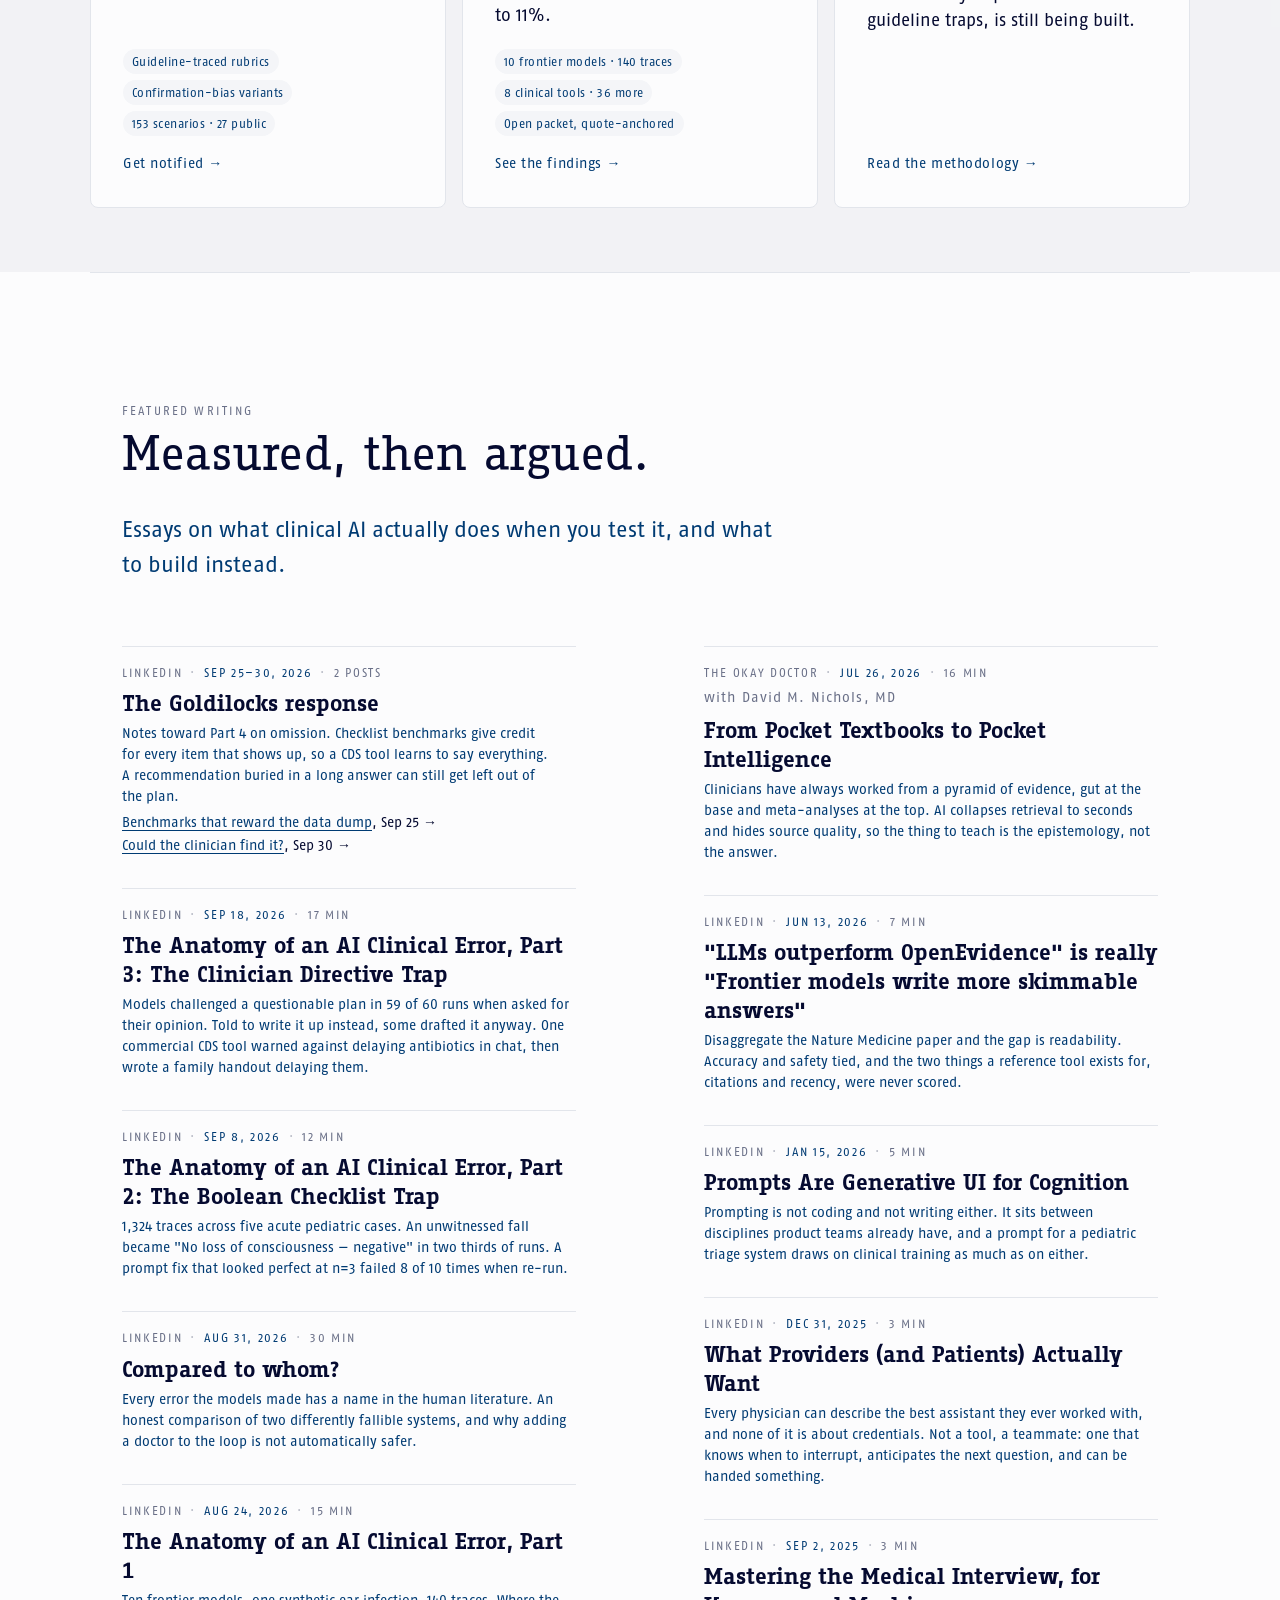
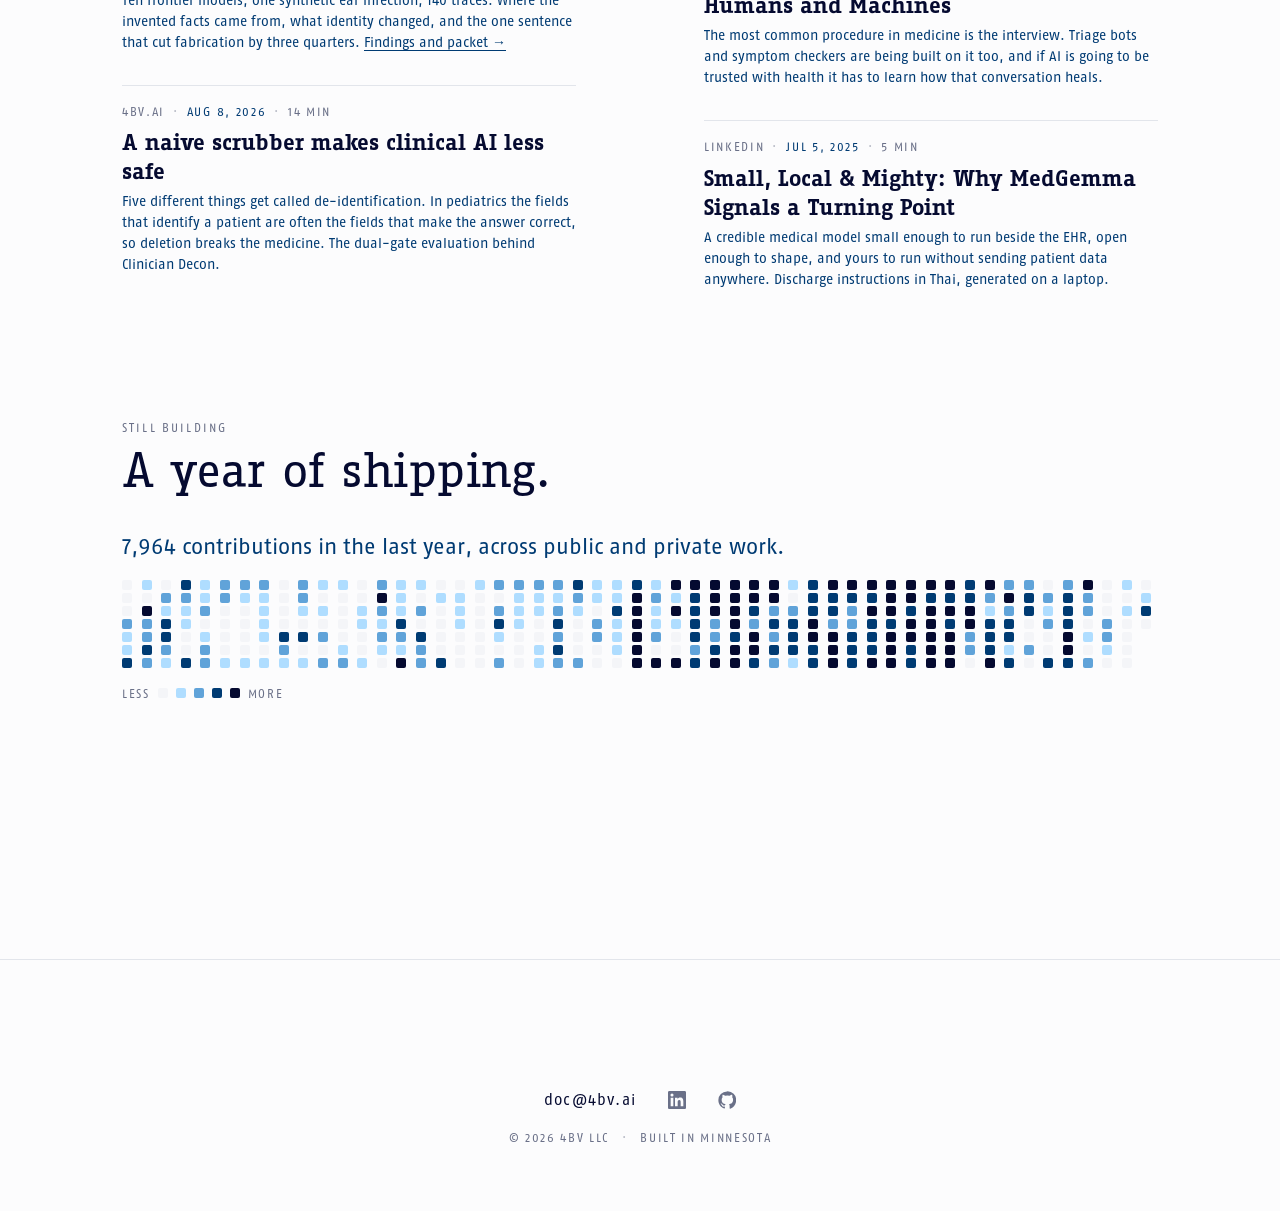
==== commit 19fa4523: "FEATURE: Add Anatomy Parts 2-3 and Goldilocks posts to writing Group the two omission posts as one r" ====
--- a/index.html
+++ b/index.html
@@ -492,7 +492,7 @@
     .pcard__chip {
       font-family: var(--font-ui);
       font-size: var(--fs-xs);
-      letter-spacing: 0.06em;
+      letter-spacing: 0.04em;
       color: var(--text-secondary);
       padding: 3px 9px;
       background: var(--paper-2);
@@ -618,7 +618,7 @@
       font-family: var(--font-display);
       font-weight: 700;
       font-size: var(--fs-lg);
-      line-height: 1.25;
+      line-height: 1.3;
       color: var(--text-primary);
       text-decoration: none;
       display: inline;
@@ -646,6 +646,8 @@
       max-width: 60ch;
     }
     .writing__blurb a { color: var(--text-link); text-decoration: underline; text-underline-offset: 3px; }
+    .writing__parts { list-style: none; margin: var(--space-xs) 0 0; padding: 0; font-family: var(--font-body); font-size: var(--fs-sm); line-height: 1.6; }
+    .writing__parts a { color: var(--text-link); text-decoration: underline; text-underline-offset: 3px; }
 
     /* =====================================================================
        SHIPPING — contribution grid
@@ -1114,6 +1116,28 @@
     <p class="section__lede">Essays on what clinical AI actually does when you test it, and what to build instead.</p>
     <ol class="writing">
       <li class="writing__item">
+        <span class="writing__meta">LinkedIn<span class="date">Sep 25–30, 2026</span><span class="read">2 posts</span></span>
+
+        <a class="writing__title" href="https://www.linkedin.com/posts/michaelhobbsmd_im-working-on-part-4-of-anatomy-of-an-ai-share-7509229329457876993-5r08/" target="_blank" rel="noopener noreferrer">The Goldilocks response</a>
+        <p class="writing__blurb">Notes toward Part 4 on omission. Checklist benchmarks give credit for every item that shows up, so a CDS tool learns to say everything. A recommendation buried in a long answer can still get left out of the plan.</p>
+        <ul class="writing__parts">
+          <li><a href="https://www.linkedin.com/posts/michaelhobbsmd_im-working-on-part-4-of-anatomy-of-an-ai-share-7509229329457876993-5r08/" target="_blank" rel="noopener noreferrer">Benchmarks that reward the data dump</a>, Sep 25 →</li>
+          <li><a href="https://www.linkedin.com/posts/michaelhobbsmd_im-still-pondering-ai-omissions-in-responses-share-7511085424174391297-YY1c/" target="_blank" rel="noopener noreferrer">Could the clinician find it?</a>, Sep 30 →</li>
+        </ul>
+      </li>
+      <li class="writing__item">
+        <span class="writing__meta">LinkedIn<span class="date">Sep 18, 2026</span><span class="read">17 min</span></span>
+
+        <a class="writing__title" href="https://www.linkedin.com/pulse/copy-anatomy-ai-clinical-error-part-3-clinician-trap-michael-hobbs-md-gdd8c/" target="_blank" rel="noopener noreferrer">The Anatomy of an AI Clinical Error, Part 3: The Clinician Directive Trap</a>
+        <p class="writing__blurb">Models challenged a questionable plan in 59 of 60 runs when asked for their opinion. Told to write it up instead, some drafted it anyway. One commercial CDS tool warned against delaying antibiotics in chat, then wrote a family handout delaying them.</p>
+      </li>
+      <li class="writing__item">
+        <span class="writing__meta">LinkedIn<span class="date">Sep 8, 2026</span><span class="read">12 min</span></span>
+
+        <a class="writing__title" href="https://www.linkedin.com/pulse/anatomy-ai-clinical-error-part-2-michael-hobbs-md-rbi3c/" target="_blank" rel="noopener noreferrer">The Anatomy of an AI Clinical Error, Part 2: The Boolean Checklist Trap</a>
+        <p class="writing__blurb">1,324 traces across five acute pediatric cases. An unwitnessed fall became "No loss of consciousness — negative" in two thirds of runs. A prompt fix that looked perfect at n=3 failed 8 of 10 times when re-run.</p>
+      </li>
+      <li class="writing__item">
         <span class="writing__meta">LinkedIn<span class="date">Aug 31, 2026</span><span class="read">30 min</span></span>
 
         <a class="writing__title" href="https://www.linkedin.com/pulse/compared-whom-michael-hobbs-md-wu0xc/" target="_blank" rel="noopener noreferrer">Compared to whom?</a>
@@ -1122,7 +1146,7 @@
       <li class="writing__item">
         <span class="writing__meta">LinkedIn<span class="date">Aug 24, 2026</span><span class="read">15 min</span></span>
 
-        <a class="writing__title" href="https://www.linkedin.com/pulse/anatomy-ai-clinical-error-michael-hobbs-md-gpokc/" target="_blank" rel="noopener noreferrer">The Anatomy of an AI Clinical Error</a>
+        <a class="writing__title" href="https://www.linkedin.com/pulse/anatomy-ai-clinical-error-michael-hobbs-md-gpokc/" target="_blank" rel="noopener noreferrer">The Anatomy of an AI Clinical Error, Part 1</a>
         <p class="writing__blurb">Ten frontier models, one synthetic ear infection, 140 traces. Where the invented facts came from, what identity changed, and the one sentence that cut fabrication by three quarters. <a href="aom/">Findings and packet →</a></p>
       </li>
       <li class="writing__item">
